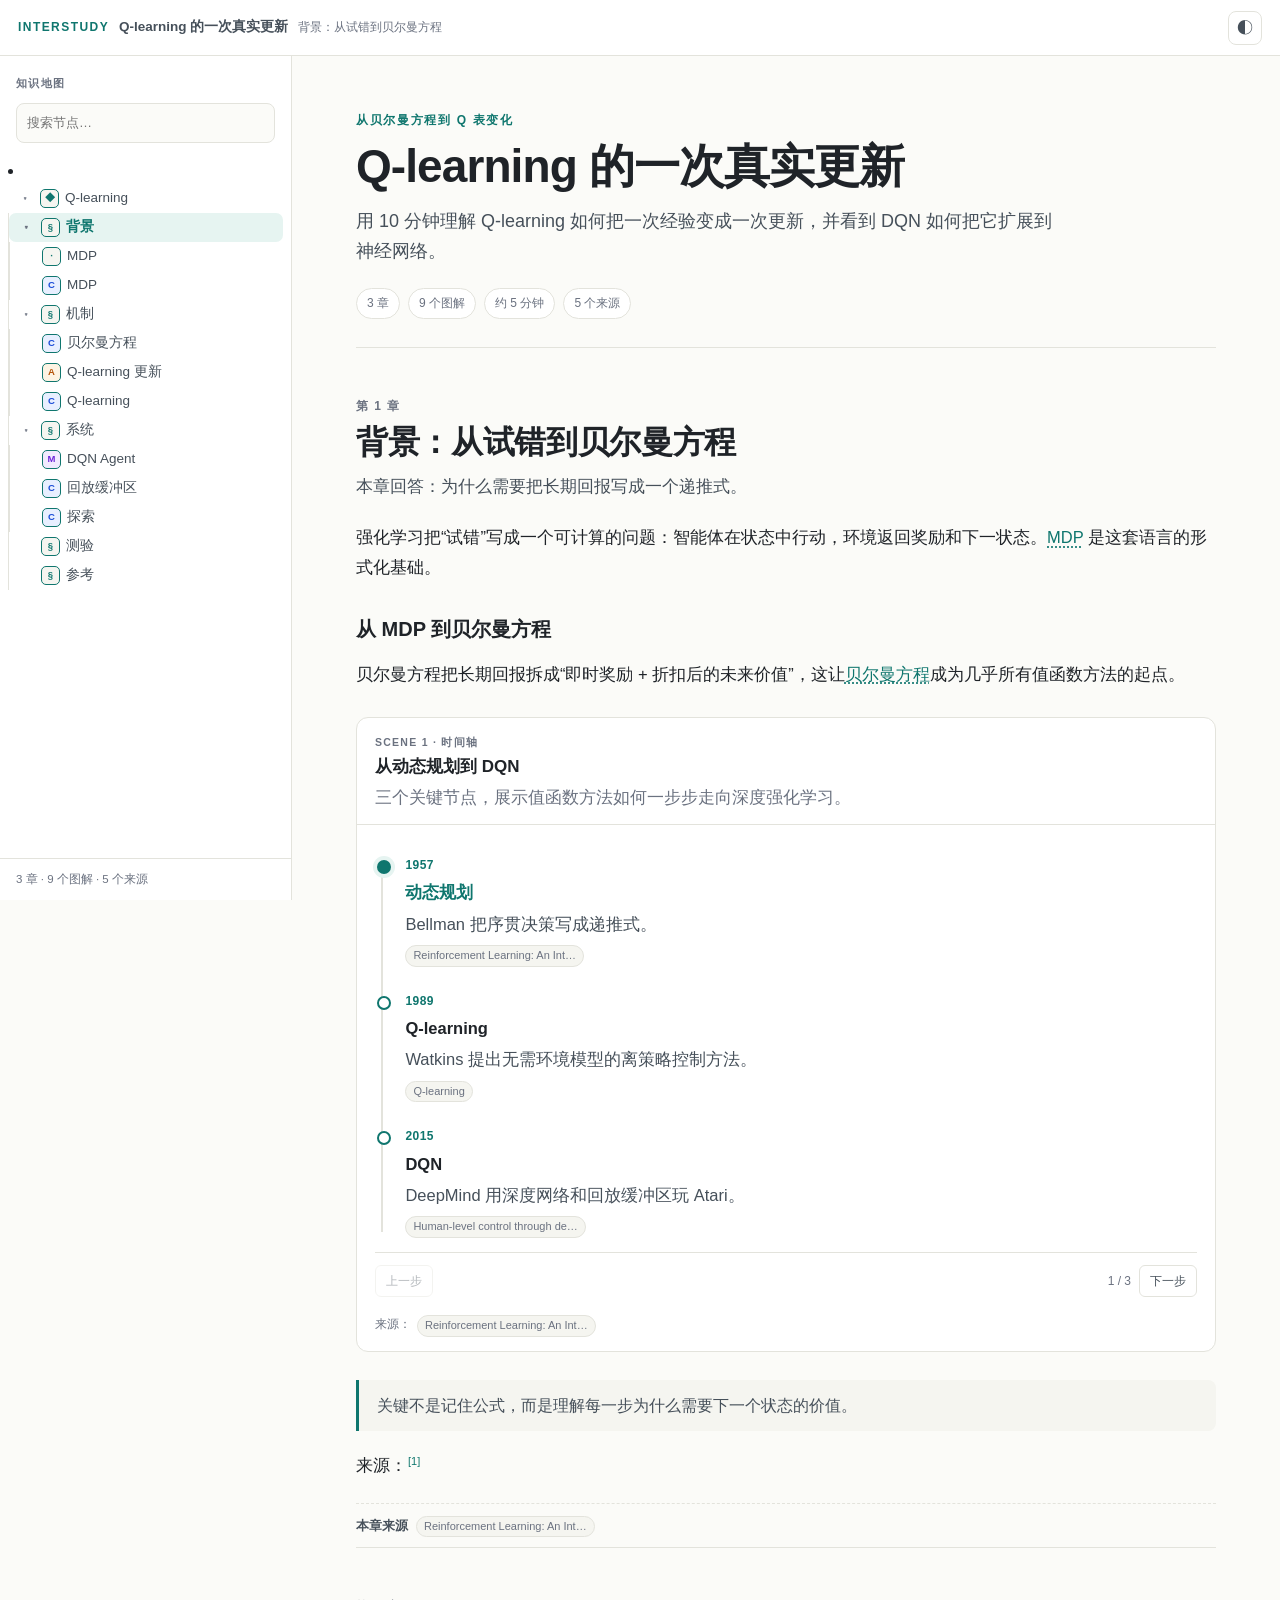
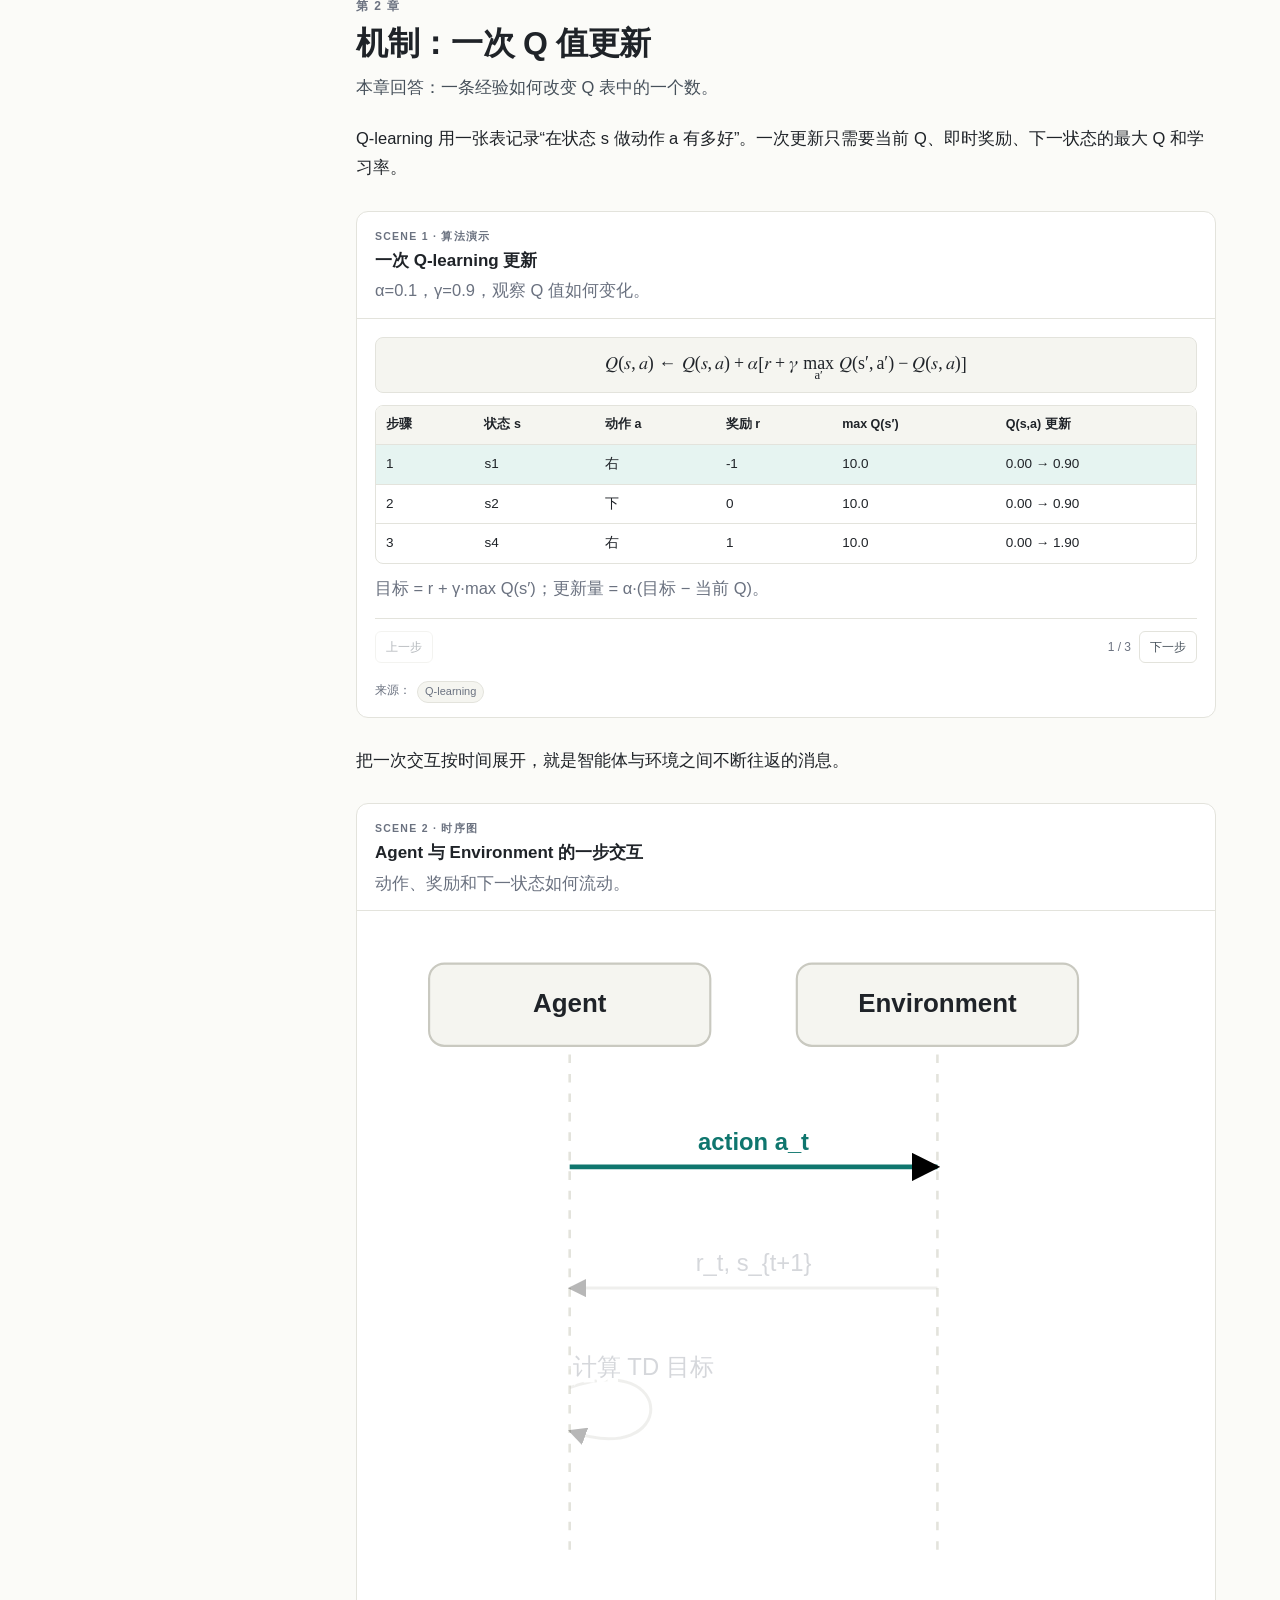
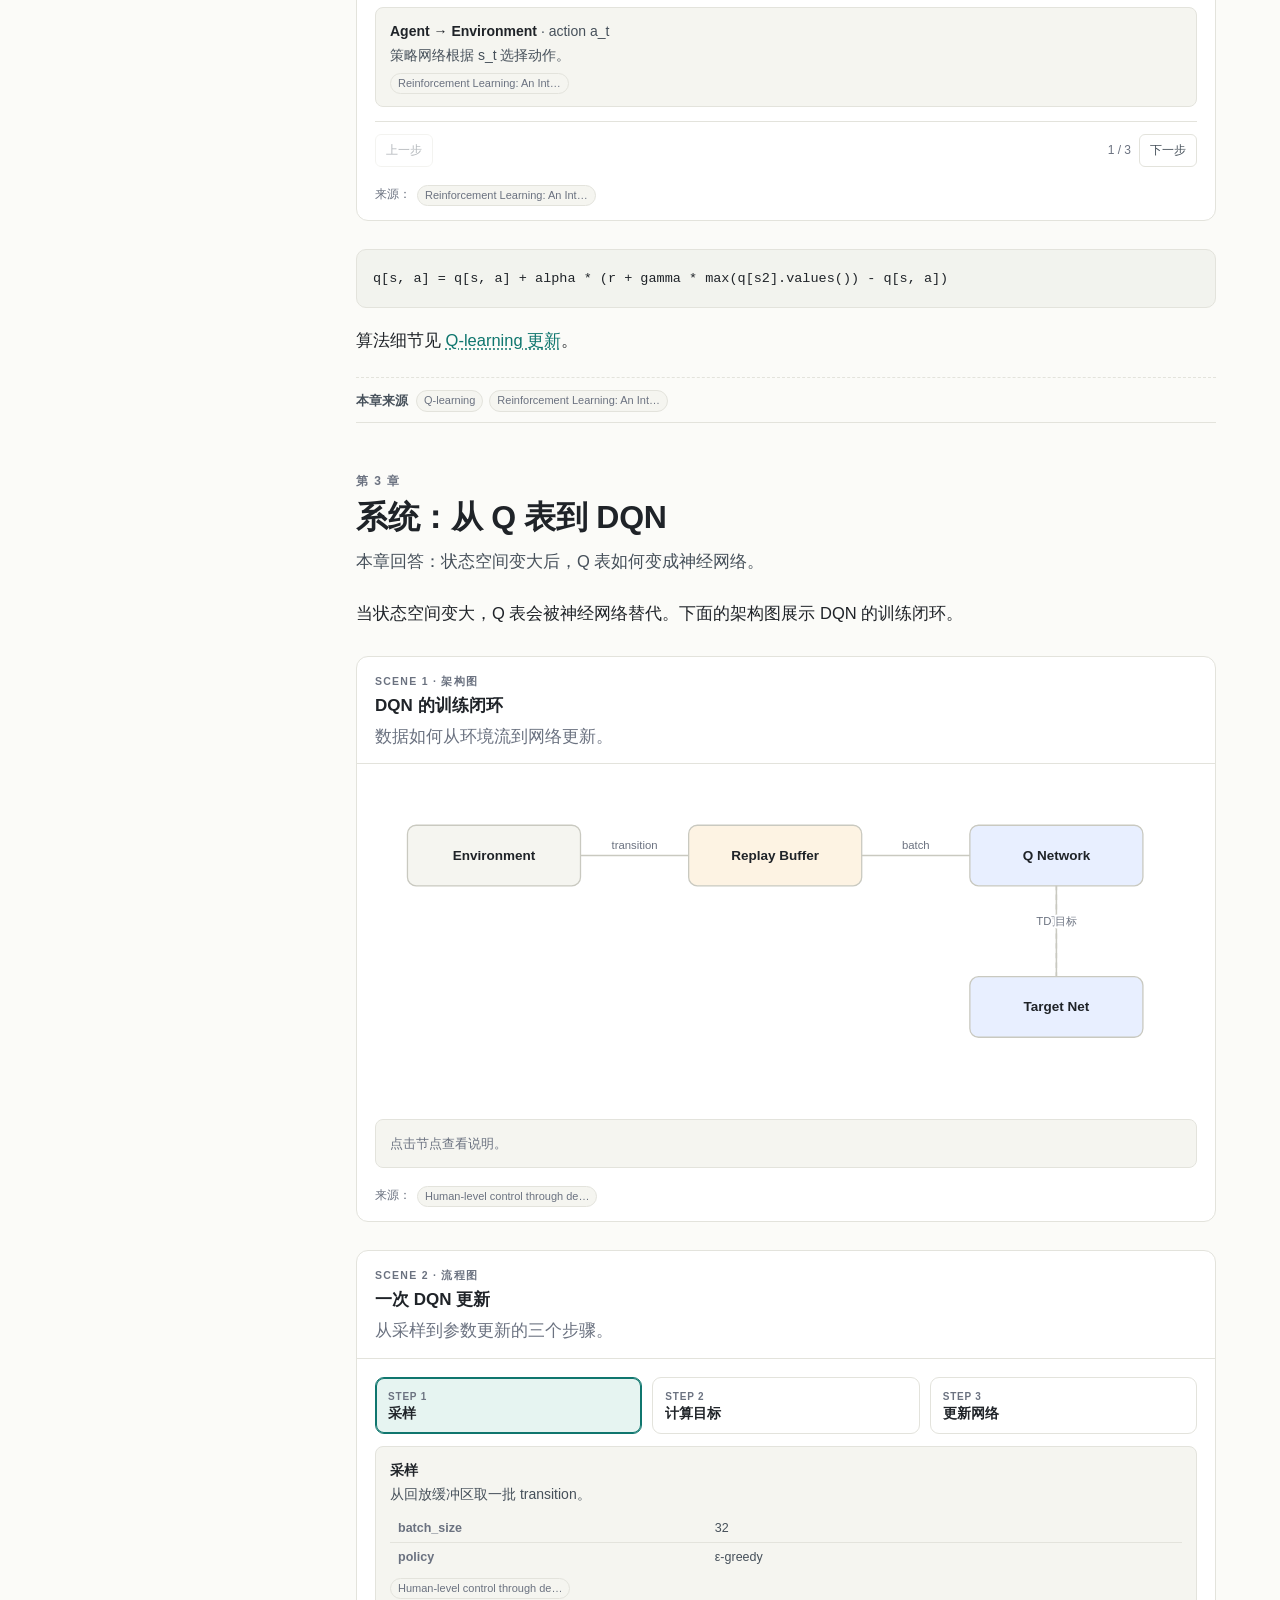
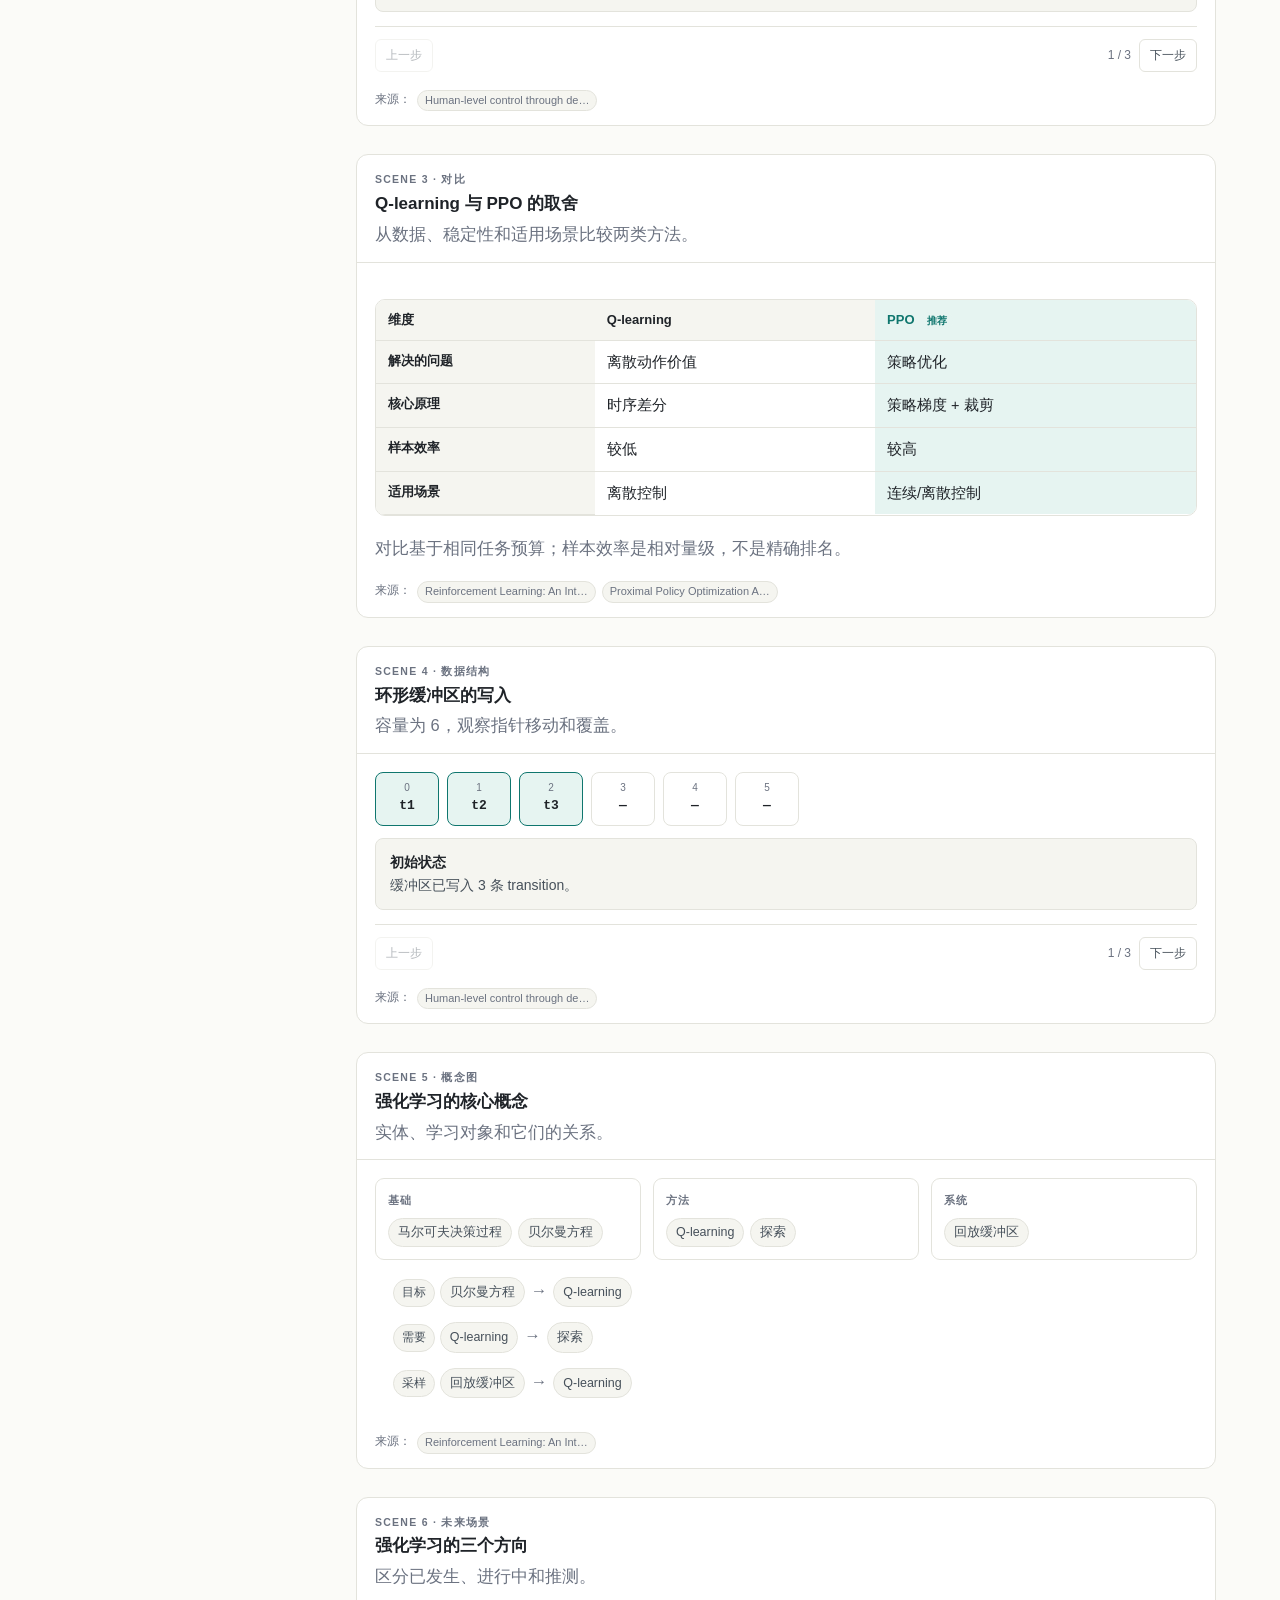
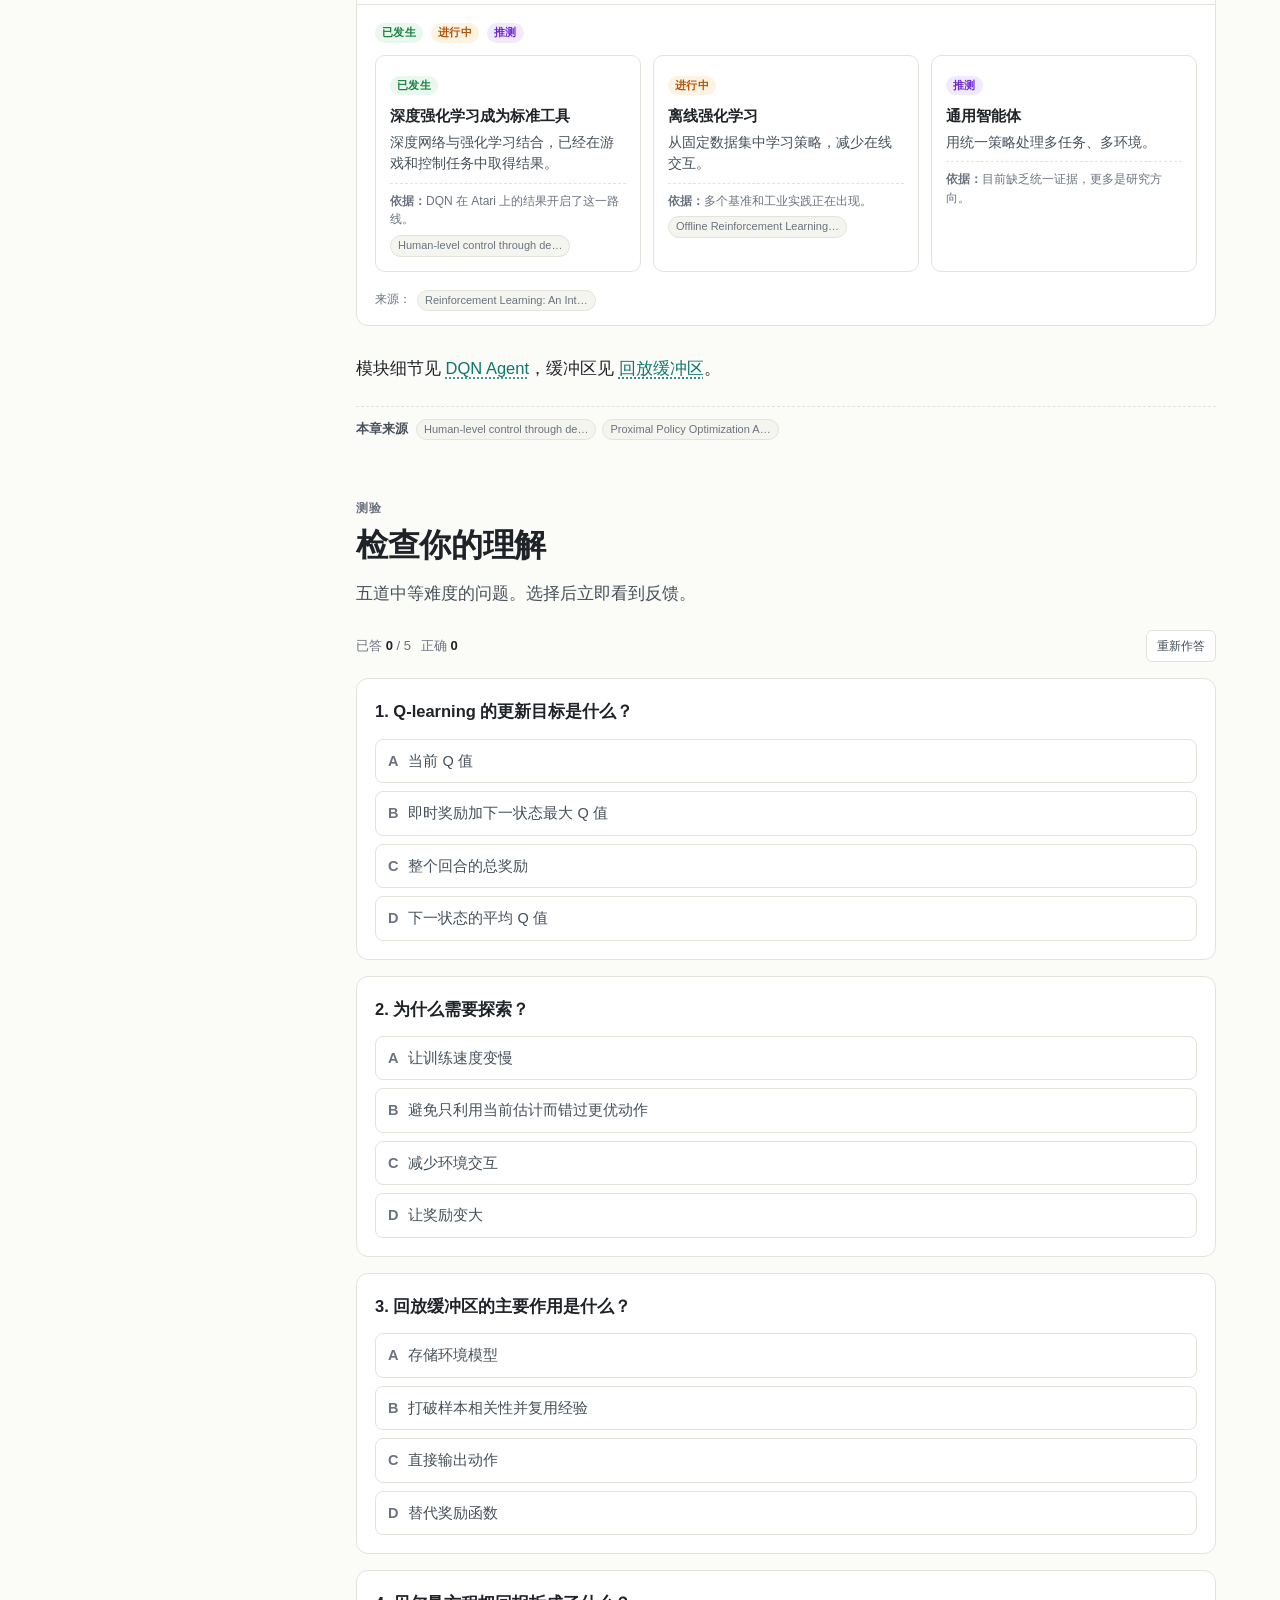
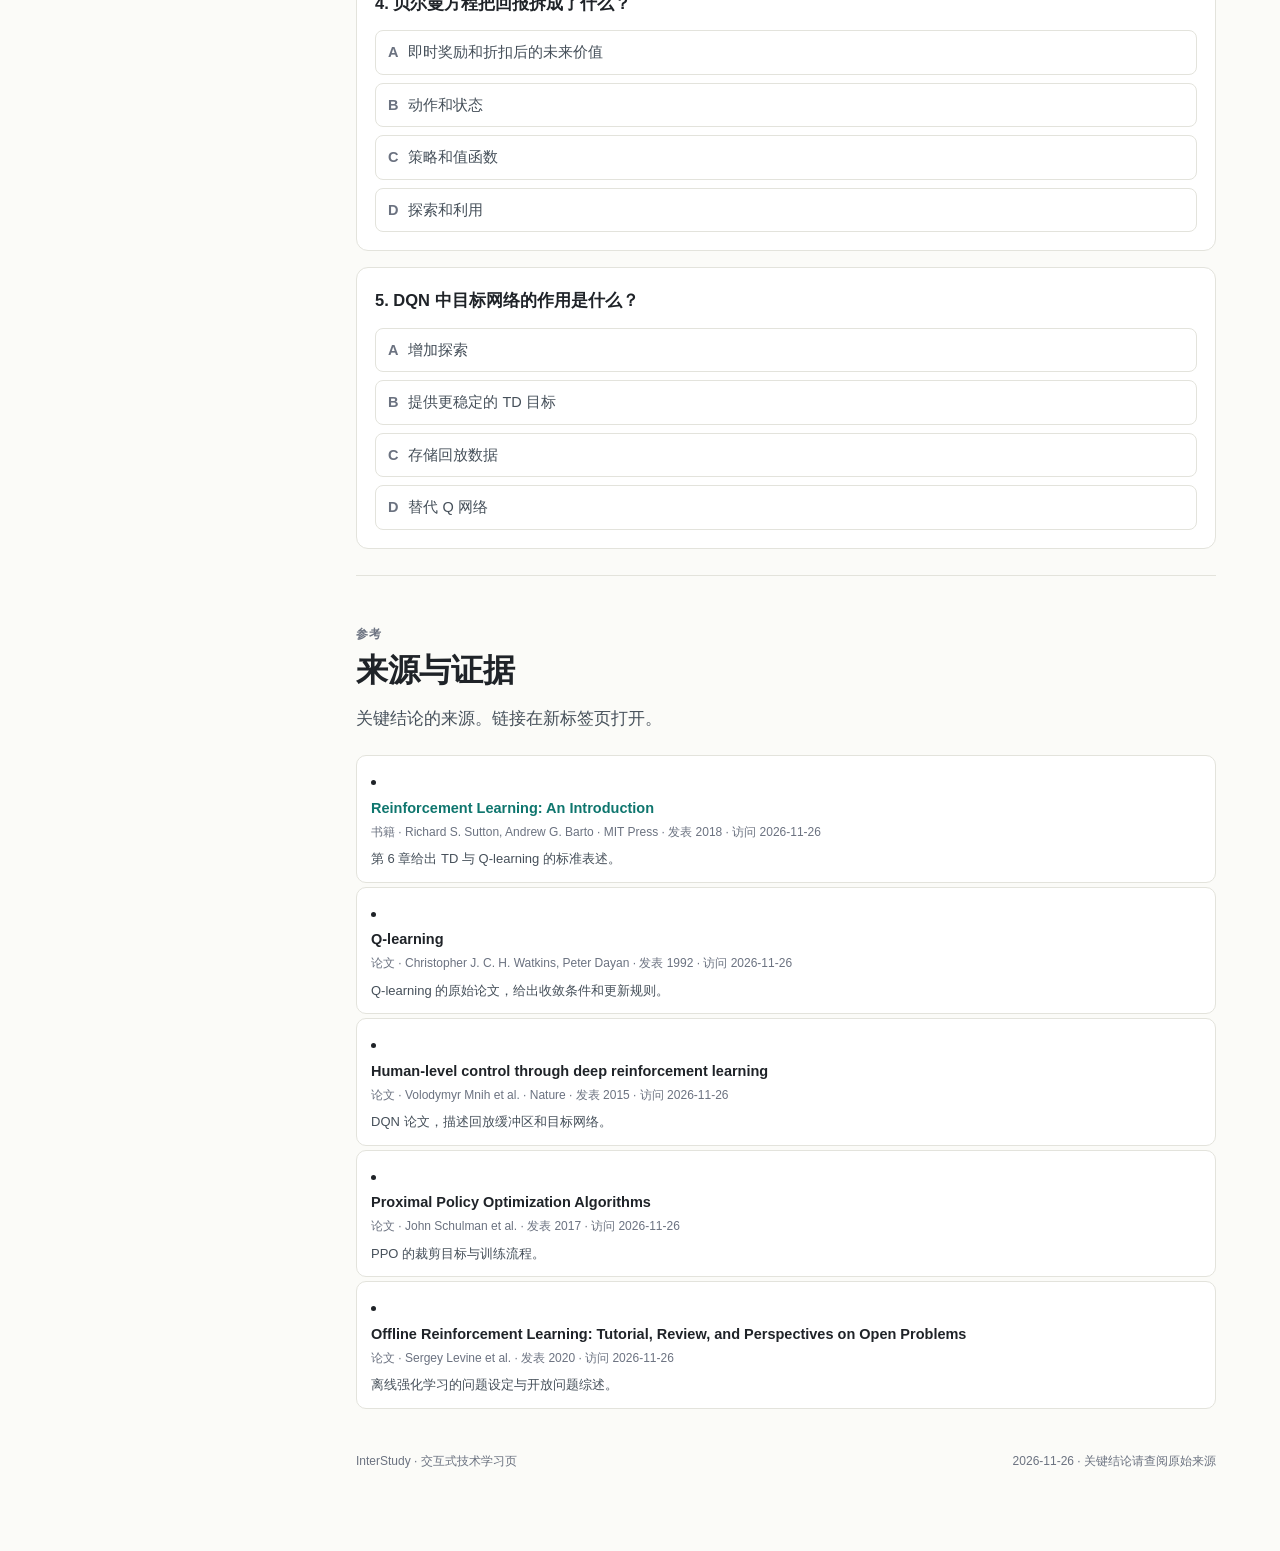
==== examples/2026-11-26-q-learning-smoke.html @ 7c30e7a4 "feat: initial InterStudy skill" ====
<!doctype html>
<html lang="zh-CN" data-theme="light">
<head>
  <meta charset="utf-8">
  <meta name="viewport" content="width=device-width, initial-scale=1">
  <meta name="color-scheme" content="light dark">
  <title>Q-learning 的一次真实更新</title>
  <style>:root {
  --bg: #fbfbf8;
  --bg-elev: #ffffff;
  --panel: #ffffff;
  --panel-soft: #f5f5f0;
  --text: #1f2328;
  --text-soft: #46505a;
  --muted: #6b7280;
  --border: #e3e3dc;
  --border-strong: #c9c9c0;
  --accent: #0f766e;
  --accent-soft: #e6f4f1;
  --code-bg: #f2f3ee;
  --success: #15803d;
  --success-soft: #e9f7ee;
  --danger: #b91c1c;
  --danger-soft: #fdecec;
  --warning: #b45309;
  --warning-soft: #fdf3e3;
  --info: #1d4ed8;
  --info-soft: #e8efff;
  --purple: #6d28d9;
  --purple-soft: #f1eaff;
  --tok-key: #9f1239;
  --tok-str: #166534;
  --tok-num: #1d4ed8;
  --tok-com: #6b7280;
  --shadow: 0 1px 2px rgba(0, 0, 0, .04), 0 12px 32px rgba(0, 0, 0, .05);
  --radius: 10px;
  --topbar: 56px;
  --sidebar: 292px;
  --content: 860px;
  --font-sans: -apple-system, BlinkMacSystemFont, "Segoe UI", "PingFang SC", "Hiragino Sans GB", "Microsoft YaHei", sans-serif;
  --font-serif: "Iowan Old Style", "Palatino Linotype", Georgia, "Songti SC", serif;
  --font-mono: "SFMono-Regular", Consolas, "Liberation Mono", Menlo, monospace;
}

html[data-theme="dark"] {
  --bg: #0f1214;
  --bg-elev: #151a1d;
  --panel: #161b1f;
  --panel-soft: #1b2126;
  --text: #e6e8ea;
  --text-soft: #b8c0c7;
  --muted: #8b969f;
  --border: #2a3137;
  --border-strong: #3b444c;
  --accent: #5eead4;
  --accent-soft: #12332f;
  --code-bg: #101518;
  --success: #4ade80;
  --success-soft: #11291a;
  --danger: #f87171;
  --danger-soft: #321417;
  --warning: #fbbf24;
  --warning-soft: #33240b;
  --info: #93c5fd;
  --info-soft: #12213a;
  --purple: #c4b5fd;
  --purple-soft: #241b3a;
  --tok-key: #fda4af;
  --tok-str: #86efac;
  --tok-num: #93c5fd;
  --tok-com: #8b969f;
  --shadow: 0 1px 2px rgba(0, 0, 0, .3), 0 16px 40px rgba(0, 0, 0, .35);
}

* { box-sizing: border-box; }

html {
  scroll-behavior: smooth;
  scroll-padding-top: calc(var(--topbar) + 14px);
}

body {
  margin: 0;
  background: var(--bg);
  color: var(--text);
  font-family: var(--font-sans);
  font-size: 16px;
  line-height: 1.7;
  -webkit-font-smoothing: antialiased;
}

body.locked { overflow: hidden; }

a { color: var(--accent); text-decoration: none; }
a:hover { text-decoration: underline; }

button { font: inherit; color: inherit; background: none; border: 0; cursor: pointer; }

[hidden] { display: none !important; }

:focus-visible { outline: 2px solid var(--accent); outline-offset: 2px; }

::selection { background: var(--accent-soft); color: var(--text); }

.visually-hidden {
  position: absolute;
  width: 1px;
  height: 1px;
  padding: 0;
  margin: -1px;
  overflow: hidden;
  clip: rect(0, 0, 0, 0);
  white-space: nowrap;
  border: 0;
}

.skip-link {
  position: absolute;
  left: -9999px;
  top: 8px;
  z-index: 300;
  padding: 8px 12px;
  background: var(--bg-elev);
  border: 1px solid var(--border);
  border-radius: 8px;
}
.skip-link:focus { left: 8px; }

/* 顶栏 */
.topbar {
  position: fixed;
  inset: 0 0 auto 0;
  height: var(--topbar);
  z-index: 50;
  display: flex;
  align-items: center;
  gap: 10px;
  padding: 0 18px;
  background: var(--bg-elev);
  background: color-mix(in srgb, var(--bg-elev) 92%, transparent);
  border-bottom: 1px solid var(--border);
  backdrop-filter: blur(10px);
}

.topbar-title {
  flex: 1;
  min-width: 0;
  display: flex;
  align-items: baseline;
  gap: 10px;
}

.brand {
  font-size: 12px;
  font-weight: 800;
  letter-spacing: .12em;
  text-transform: uppercase;
  color: var(--accent);
  white-space: nowrap;
}

.topic-title {
  font-size: 13.5px;
  font-weight: 650;
  color: var(--text-soft);
  white-space: nowrap;
  overflow: hidden;
  text-overflow: ellipsis;
}

.chapter-indicator {
  font-size: 12px;
  color: var(--muted);
  white-space: nowrap;
  overflow: hidden;
  text-overflow: ellipsis;
}

.topbar-actions { display: flex; gap: 6px; }

.icon-btn {
  width: 34px;
  height: 34px;
  display: grid;
  place-items: center;
  border: 1px solid var(--border);
  border-radius: 8px;
  background: var(--bg-elev);
  color: var(--text-soft);
  font-size: 16px;
  line-height: 1;
  flex: none;
}
.icon-btn:hover { background: var(--panel-soft); color: var(--text); }

.nav-toggle { display: none; }

.progress {
  position: absolute;
  left: 0;
  right: 0;
  bottom: -1px;
  height: 2px;
  background: transparent;
}
.progress-bar {
  height: 100%;
  width: 0;
  background: var(--accent);
  transition: width .12s linear;
}

/* 布局 */
.layout {
  display: flex;
  min-height: 100vh;
  padding-top: var(--topbar);
}

.sidebar {
  position: fixed;
  top: var(--topbar);
  bottom: 0;
  left: 0;
  width: var(--sidebar);
  z-index: 40;
  display: flex;
  flex-direction: column;
  background: var(--bg-elev);
  border-right: 1px solid var(--border);
}

.sidebar-head { padding: 18px 16px 10px; }

.sidebar-kicker {
  font-size: 11px;
  font-weight: 700;
  letter-spacing: .12em;
  text-transform: uppercase;
  color: var(--muted);
}

.search-wrap { display: block; margin-top: 10px; }

.tree-search {
  width: 100%;
  padding: 8px 10px;
  border: 1px solid var(--border);
  border-radius: 8px;
  background: var(--bg);
  color: var(--text);
  font: inherit;
  font-size: 13px;
  outline: none;
}
.tree-search:focus { border-color: var(--accent); box-shadow: 0 0 0 3px var(--accent-soft); }

.tree {
  flex: 1;
  overflow: auto;
  padding: 4px 8px 20px;
  overscroll-behavior: contain;
}

.tree ul { list-style: none; margin: 0; padding: 0; }
.tree-children {
  margin-left: 9px;
  padding-left: 2px;
  border-left: 1px solid var(--border);
}

.tree-row {
  display: flex;
  align-items: center;
  gap: 6px;
  padding: 5px 8px;
  border-radius: 7px;
  color: var(--text-soft);
  font-size: 13.5px;
  line-height: 1.35;
  cursor: pointer;
}
.tree-row:hover { background: var(--panel-soft); }
.tree-row.active {
  background: var(--accent-soft);
  color: var(--accent);
  font-weight: 650;
}
.tree-row.match .tree-title { background: var(--warning-soft); border-radius: 3px; }

.tree-title {
  flex: 1;
  min-width: 0;
  display: -webkit-box;
  -webkit-line-clamp: 2;
  -webkit-box-orient: vertical;
  overflow: hidden;
  overflow-wrap: anywhere;
}

.tree-toggle {
  width: 18px;
  height: 18px;
  flex: none;
  display: grid;
  place-items: center;
  border-radius: 4px;
  color: var(--muted);
  font-size: 10px;
  transition: transform .15s ease;
}
.tree-toggle.open { transform: rotate(90deg); }
.tree-toggle:hover { background: var(--border); color: var(--text); }
.tree-spacer { width: 18px; flex: none; }

.tree-badge {
  width: 19px;
  height: 19px;
  flex: none;
  display: grid;
  place-items: center;
  border: 1px solid var(--border);
  border-radius: 5px;
  background: var(--panel-soft);
  color: var(--muted);
  font-size: 9.5px;
  font-weight: 800;
}

.type-topic .tree-badge { color: var(--accent); border-color: var(--accent); }
.type-concept .tree-badge { color: var(--info); background: var(--info-soft); }
.type-algorithm .tree-badge { color: var(--warning); background: var(--warning-soft); }
.type-module .tree-badge,
.type-component .tree-badge { color: var(--purple); background: var(--purple-soft); }
.type-process .tree-badge { color: var(--success); background: var(--success-soft); }

.sidebar-foot {
  padding: 12px 16px;
  border-top: 1px solid var(--border);
  color: var(--muted);
  font-size: 11.5px;
  line-height: 1.5;
}

.sidebar-backdrop {
  position: fixed;
  inset: var(--topbar) 0 0 0;
  z-index: 35;
  background: rgba(0, 0, 0, .35);
}

/* 正文 */
.main {
  flex: 1;
  min-width: 0;
  margin-left: var(--sidebar);
  padding: 0 32px 80px;
}

.hero {
  max-width: var(--content);
  margin: 0 auto;
  padding: 54px 0 28px;
  border-bottom: 1px solid var(--border);
}

.eyebrow {
  margin: 0 0 10px;
  color: var(--accent);
  font-size: 12px;
  font-weight: 700;
  letter-spacing: .14em;
  text-transform: uppercase;
}

.hero h1 {
  margin: 0 0 14px;
  font-size: clamp(30px, 4vw, 46px);
  line-height: 1.14;
  letter-spacing: -.02em;
  font-weight: 750;
}

.lede {
  max-width: 70ch;
  margin: 0;
  color: var(--text-soft);
  font-size: 18px;
  line-height: 1.65;
}

.hero-meta {
  display: flex;
  flex-wrap: wrap;
  gap: 8px;
  margin-top: 22px;
}

.meta-chip {
  padding: 4px 10px;
  border: 1px solid var(--border);
  border-radius: 999px;
  background: var(--bg-elev);
  color: var(--muted);
  font-size: 12px;
}

.chapter {
  max-width: var(--content);
  margin: 0 auto;
  padding: 48px 0 10px;
  border-bottom: 1px solid var(--border);
  scroll-margin-top: calc(var(--topbar) + 14px);
}
.chapter:last-of-type { border-bottom: 0; }

.chapter-head { margin-bottom: 14px; }

.chapter-kicker {
  margin-bottom: 6px;
  color: var(--muted);
  font-size: 12px;
  font-weight: 700;
  letter-spacing: .12em;
  text-transform: uppercase;
}

.chapter h2 {
  margin: 0 0 10px;
  font-size: clamp(24px, 3vw, 32px);
  line-height: 1.25;
  letter-spacing: -.01em;
}

.chapter-summary {
  max-width: 70ch;
  margin: 0 0 22px;
  color: var(--text-soft);
  font-size: 16px;
}

.chapter p,
.chapter li { font-size: 16.5px; line-height: 1.78; }

.chapter h3 { margin: 34px 0 10px; font-size: 20px; line-height: 1.35; }
.chapter h4 { margin: 24px 0 8px; font-size: 17px; }

.chapter ul,
.chapter ol { margin: 12px 0; padding-left: 1.4em; }
.chapter li { margin: 4px 0; }

.chapter blockquote {
  margin: 20px 0;
  padding: 12px 18px;
  border-left: 3px solid var(--accent);
  border-radius: 0 8px 8px 0;
  background: var(--panel-soft);
  color: var(--text-soft);
}

.chapter code,
.detail-body code {
  padding: 2px 5px;
  border: 1px solid var(--border);
  border-radius: 4px;
  background: var(--code-bg);
  font-family: var(--font-mono);
  font-size: .9em;
}

.chapter pre,
.detail-body pre {
  position: relative;
  margin: 18px 0;
  padding: 16px;
  overflow: auto;
  border: 1px solid var(--border);
  border-radius: 10px;
  background: var(--code-bg);
  line-height: 1.55;
}

.chapter pre code,
.detail-body pre code {
  padding: 0;
  border: 0;
  background: none;
  font-size: 13.5px;
  white-space: pre;
}

.copy-btn {
  position: absolute;
  top: 8px;
  right: 8px;
  padding: 3px 8px;
  border: 1px solid var(--border);
  border-radius: 6px;
  background: var(--bg-elev);
  color: var(--muted);
  font-size: 11px;
  opacity: 0;
  transition: opacity .15s ease;
}
pre:hover .copy-btn,
.copy-btn:focus { opacity: 1; }

.table-wrap {
  margin: 18px 0;
  overflow-x: auto;
  border: 1px solid var(--border);
  border-radius: 10px;
}

.table-wrap table {
  width: 100%;
  min-width: 520px;
  border-collapse: collapse;
  font-size: 14.5px;
}

.table-wrap th,
.table-wrap td {
  padding: 9px 12px;
  border-bottom: 1px solid var(--border);
  text-align: left;
  vertical-align: top;
}

.table-wrap th {
  background: var(--panel-soft);
  color: var(--text);
  font-weight: 650;
  font-size: 13px;
}

.table-wrap tr:last-child td { border-bottom: 0; }

.source-ref {
  font-size: 11px;
  vertical-align: super;
  line-height: 0;
  margin-left: 1px;
}

.source-chip {
  display: inline-flex;
  align-items: center;
  padding: 1px 7px;
  border: 1px solid var(--border);
  border-radius: 999px;
  background: var(--panel-soft);
  color: var(--muted);
  font-size: 11px;
  line-height: 1.6;
}
.source-chip:hover { color: var(--accent); border-color: var(--accent); text-decoration: none; }

.chip-row { display: flex; flex-wrap: wrap; gap: 6px; margin-top: 6px; }

.chapter-sources {
  display: flex;
  flex-wrap: wrap;
  align-items: center;
  gap: 6px;
  margin-top: 22px;
  padding-top: 12px;
  border-top: 1px dashed var(--border);
  color: var(--muted);
  font-size: 12.5px;
}
.chapter-sources .label { margin-right: 2px; color: var(--text-soft); font-weight: 650; }

.concept-link,
.detail-link {
  display: inline;
  padding: 0;
  border: 0;
  background: none;
  color: var(--accent);
  font: inherit;
  text-decoration: underline;
  text-decoration-style: dotted;
  text-underline-offset: 3px;
  cursor: pointer;
}
.concept-link:hover,
.detail-link:hover { text-decoration-style: solid; }

.callout {
  margin: 18px 0;
  padding: 14px 16px;
  border: 1px solid var(--border);
  border-radius: 10px;
  background: var(--panel-soft);
}

/* 场景 */
.scene {
  margin: 28px 0;
  overflow: hidden;
  border: 1px solid var(--border);
  border-radius: 12px;
  background: var(--bg-elev);
}

.scene-head {
  padding: 16px 18px 12px;
  border-bottom: 1px solid var(--border);
}

.scene-kicker {
  margin-bottom: 4px;
  color: var(--muted);
  font-size: 10.5px;
  font-weight: 700;
  letter-spacing: .12em;
  text-transform: uppercase;
}

.scene h3 { margin: 0 0 4px; font-size: 17px; line-height: 1.35; }

.scene-desc { margin: 0; color: var(--muted); font-size: 13.5px; line-height: 1.6; }

.scene-body { padding: 18px; }

.scene-sources {
  display: flex;
  flex-wrap: wrap;
  gap: 6px;
  padding: 0 18px 14px;
  color: var(--muted);
  font-size: 11.5px;
}

.scene-empty {
  padding: 14px;
  border: 1px dashed var(--border);
  border-radius: 8px;
  color: var(--muted);
  font-size: 13px;
}

/* 时间线 */
.timeline {
  position: relative;
  margin: 0;
  padding: 0 0 0 22px;
  list-style: none;
}
.timeline::before {
  content: "";
  position: absolute;
  left: 6px;
  top: 6px;
  bottom: 6px;
  width: 2px;
  background: var(--border);
}
.timeline li { position: relative; padding: 0 0 20px 8px; }
.timeline li:last-child { padding-bottom: 0; }
.timeline li::before {
  content: "";
  position: absolute;
  left: -20px;
  top: 5px;
  width: 10px;
  height: 10px;
  border: 2px solid var(--accent);
  border-radius: 50%;
  background: var(--bg-elev);
}
.timeline-date { color: var(--accent); font-size: 12px; font-weight: 750; letter-spacing: .04em; }
.timeline-title { margin: 2px 0; font-weight: 650; }
.timeline-text { margin: 0; color: var(--text-soft); font-size: 14px; line-height: 1.65; }
.timeline li.active .timeline-title { color: var(--accent); }
.timeline li.active::before { background: var(--accent); box-shadow: 0 0 0 4px var(--accent-soft); }

/* 图 */
.graph-wrap { overflow-x: auto; }

.scene-graph { display: block; width: 100%; height: auto; }

.scene-graph .node { cursor: pointer; }
.scene-graph .node rect {
  fill: var(--panel);
  stroke: var(--border-strong);
  stroke-width: 1.2;
  rx: 8;
}
.scene-graph .node:hover rect { stroke: var(--accent); }
.scene-graph .node.active rect { fill: var(--accent-soft); stroke: var(--accent); stroke-width: 2.2; }
.scene-graph .node text {
  fill: var(--text);
  font-family: var(--font-sans);
  font-size: 12.5px;
  font-weight: 650;
  text-anchor: middle;
  dominant-baseline: middle;
  pointer-events: none;
}
.scene-graph .node[data-group="external"] rect { fill: var(--panel-soft); }
.scene-graph .node[data-group="model"] rect { fill: var(--info-soft); }
.scene-graph .node[data-group="data"] rect { fill: var(--warning-soft); }

.scene-graph .edge line { stroke: var(--border-strong); stroke-width: 1.4; }
.scene-graph .edge.dashed line { stroke-dasharray: 5 4; }
.scene-graph .edge.active line { stroke: var(--accent); stroke-width: 2.2; }
.scene-graph .edge text {
  fill: var(--muted);
  font-family: var(--font-sans);
  font-size: 10.5px;
  text-anchor: middle;
  paint-order: stroke;
  stroke: var(--bg-elev);
  stroke-width: 4px;
  stroke-linejoin: round;
}
.scene-graph .edge.active text { fill: var(--accent); font-weight: 700; }
.scene-graph .arrow { fill: var(--border-strong); }
.scene-graph .edge.active .arrow { fill: var(--accent); }

.scene-detail {
  margin-top: 12px;
  padding: 12px 14px;
  border: 1px solid var(--border);
  border-radius: 8px;
  background: var(--panel-soft);
  color: var(--text-soft);
  font-size: 14px;
  line-height: 1.65;
}
.scene-detail strong { color: var(--text); }

/* 时序图 */
.sequence-wrap { overflow-x: auto; }
.sequence-svg { display: block; width: 100%; height: auto; }
.sequence-actor rect { fill: var(--panel-soft); stroke: var(--border-strong); rx: 7; }
.sequence-actor text { fill: var(--text); font-family: var(--font-sans); font-size: 12px; font-weight: 650; text-anchor: middle; dominant-baseline: middle; }
.sequence-lifeline { stroke: var(--border); stroke-width: 1.2; stroke-dasharray: 4 5; }
.sequence-message line,
.sequence-message path { stroke: var(--border-strong); stroke-width: 1.4; }
.sequence-message.active line,
.sequence-message.active path { stroke: var(--accent); stroke-width: 2.2; }
.sequence-message.dim { opacity: .28; }
.sequence-message text { fill: var(--muted); font-family: var(--font-sans); font-size: 11px; text-anchor: middle; paint-order: stroke; stroke: var(--bg-elev); stroke-width: 4px; }
.sequence-message.active text { fill: var(--accent); font-weight: 700; }
.sequence-message .arrow { fill: var(--border-strong); }
.sequence-message.active .arrow { fill: var(--accent); }

/* 步骤控制 */
.stepper {
  display: flex;
  flex-wrap: wrap;
  align-items: center;
  gap: 8px;
  margin-top: 14px;
  padding-top: 12px;
  border-top: 1px solid var(--border);
}
.stepper button {
  padding: 5px 10px;
  border: 1px solid var(--border);
  border-radius: 6px;
  background: var(--panel);
  color: var(--text-soft);
  font-size: 12px;
}
.stepper button:hover { border-color: var(--accent); color: var(--accent); }
.stepper button:disabled { opacity: .4; cursor: not-allowed; }
.stepper button.primary { border-color: var(--accent); color: var(--accent); background: var(--accent-soft); }
.step-label { margin-left: auto; color: var(--muted); font-size: 12px; font-variant-numeric: tabular-nums; }

/* 流程图 */
.process-grid {
  display: grid;
  grid-template-columns: repeat(auto-fit, minmax(150px, 1fr));
  gap: 10px;
}
.process-step {
  width: 100%;
  padding: 10px 12px;
  border: 1px solid var(--border);
  border-radius: 9px;
  background: var(--panel);
  color: inherit;
  font: inherit;
  text-align: left;
  cursor: pointer;
}
.process-step:hover { border-color: var(--accent); }
.process-step.active { border-color: var(--accent); background: var(--accent-soft); box-shadow: inset 0 0 0 1px var(--accent); }
.process-step .num { color: var(--muted); font-size: 10px; font-weight: 750; letter-spacing: .08em; }
.process-step .t { font-size: 13.5px; font-weight: 650; line-height: 1.4; }

.step-detail {
  margin-top: 12px;
  padding: 12px 14px;
  border: 1px solid var(--border);
  border-radius: 8px;
  background: var(--panel-soft);
  color: var(--text-soft);
  font-size: 14px;
  line-height: 1.65;
}
.step-detail strong { color: var(--text); }

.state-table { width: 100%; margin-top: 8px; border-collapse: collapse; font-size: 12.5px; }
.state-table th,
.state-table td { padding: 4px 8px; border-bottom: 1px solid var(--border); text-align: left; }
.state-table th { width: 40%; color: var(--muted); font-weight: 600; }
.state-table tr:last-child th,
.state-table tr:last-child td { border-bottom: 0; }

/* 对比 */
.comparison-table { min-width: 640px; }
.comparison-table th:first-child,
.comparison-table td:first-child {
  position: sticky;
  left: 0;
  z-index: 1;
  background: var(--panel-soft);
  font-weight: 650;
}
.comparison-table td.highlight-col { background: var(--accent-soft); }
.comparison-table th.highlight-col { background: var(--accent-soft); color: var(--accent); }
.option-badge {
  display: inline-block;
  margin-left: 6px;
  padding: 0 6px;
  border-radius: 999px;
  background: var(--accent-soft);
  color: var(--accent);
  font-size: 10px;
  font-weight: 700;
  vertical-align: middle;
}
.scene-note { margin: 10px 0 0; color: var(--muted); font-size: 12.5px; line-height: 1.6; }

/* 算法表 */
.formula {
  margin-bottom: 12px;
  padding: 12px 14px;
  overflow-x: auto;
  border: 1px solid var(--border);
  border-radius: 8px;
  background: var(--panel-soft);
  text-align: center;
}
.formula math { font-size: 1.12em; }

.algo-table-wrap {
  max-height: 380px;
  overflow: auto;
  border: 1px solid var(--border);
  border-radius: 8px;
}
.algo-table { width: 100%; min-width: 640px; border-collapse: collapse; font-size: 13.5px; }
.algo-table th,
.algo-table td { padding: 8px 10px; border-bottom: 1px solid var(--border); text-align: left; white-space: nowrap; }
.algo-table th {
  position: sticky;
  top: 0;
  z-index: 1;
  background: var(--panel-soft);
  color: var(--text);
  font-size: 12.5px;
  font-weight: 650;
}
.algo-table tr.active td { background: var(--accent-soft); }
.algo-table tr:last-child td { border-bottom: 0; }

/* 数据结构 */
.ds-grid { display: flex; flex-wrap: wrap; gap: 8px; }
.ds-cell {
  min-width: 64px;
  padding: 8px 10px;
  border: 1px solid var(--border);
  border-radius: 8px;
  background: var(--panel);
  text-align: center;
}
.ds-cell.active { border-color: var(--accent); background: var(--accent-soft); }
.ds-label { color: var(--muted); font-size: 10px; line-height: 1.4; }
.ds-value { font-family: var(--font-mono); font-size: 13px; font-weight: 650; }

/* 概念图 */
.concept-groups {
  display: grid;
  grid-template-columns: repeat(auto-fit, minmax(180px, 1fr));
  gap: 12px;
}
.concept-group { padding: 12px; border: 1px solid var(--border); border-radius: 9px; }
.concept-group h4 {
  margin: 0 0 8px;
  color: var(--muted);
  font-size: 11px;
  font-weight: 700;
  letter-spacing: .08em;
  text-transform: uppercase;
}
.concept-chips { display: flex; flex-wrap: wrap; gap: 6px; }
.concept-chip {
  padding: 3px 9px;
  border: 1px solid var(--border);
  border-radius: 999px;
  background: var(--panel-soft);
  color: var(--text-soft);
  font: inherit;
  font-size: 12.5px;
  cursor: pointer;
}
.concept-chip:hover { border-color: var(--accent); color: var(--accent); }

.relation-list {
  display: flex;
  flex-direction: column;
  gap: 6px;
  margin: 14px 0 0;
  padding: 0;
  list-style: none;
  color: var(--text-soft);
  font-size: 13px;
}
.relation-list .arrow { margin: 0 6px; color: var(--muted); }

/* 未来 */
.future-grid {
  display: grid;
  grid-template-columns: repeat(auto-fit, minmax(220px, 1fr));
  gap: 12px;
}
.future-card { padding: 14px; border: 1px solid var(--border); border-radius: 10px; background: var(--panel); }
.status-badge {
  display: inline-block;
  padding: 1px 7px;
  border-radius: 999px;
  font-size: 10.5px;
  font-weight: 700;
  letter-spacing: .03em;
}
.status-fact { background: var(--success-soft); color: var(--success); }
.status-trend { background: var(--warning-soft); color: var(--warning); }
.status-speculation { background: var(--purple-soft); color: var(--purple); }
.future-card h4 { margin: 8px 0 6px; font-size: 15px; line-height: 1.4; }
.future-card p { margin: 0 0 8px; color: var(--text-soft); font-size: 13.5px; line-height: 1.6; }
.future-evidence {
  margin-top: 8px;
  padding-top: 8px;
  border-top: 1px dashed var(--border);
  color: var(--muted);
  font-size: 12px;
  line-height: 1.55;
}
.future-legend { display: flex; flex-wrap: wrap; gap: 8px; margin-bottom: 12px; }

/* 测验 */
.quiz-card {
  margin: 16px 0;
  padding: 18px;
  border: 1px solid var(--border);
  border-radius: 12px;
  background: var(--bg-elev);
}
.quiz-q { margin: 0 0 12px; font-size: 16px; font-weight: 650; line-height: 1.5; }
.quiz-options { display: grid; gap: 8px; }
.quiz-option {
  display: flex;
  gap: 10px;
  align-items: flex-start;
  width: 100%;
  padding: 10px 12px;
  border: 1px solid var(--border);
  border-radius: 8px;
  background: var(--panel);
  color: var(--text-soft);
  font-size: 14.5px;
  line-height: 1.55;
  text-align: left;
  cursor: pointer;
  transition: border-color .12s ease, background .12s ease;
}
.quiz-option:hover:not(:disabled) { border-color: var(--accent); }
.quiz-option .key { flex: none; color: var(--muted); font-weight: 750; }
.quiz-option.correct { border-color: var(--success); background: var(--success-soft); color: var(--text); }
.quiz-option.wrong { border-color: var(--danger); background: var(--danger-soft); color: var(--text); }
.quiz-option:disabled { cursor: default; }
.quiz-explanation {
  margin-top: 12px;
  padding: 10px 12px;
  border-left: 3px solid var(--accent);
  border-radius: 0 8px 8px 0;
  background: var(--panel-soft);
  color: var(--text-soft);
  font-size: 13.5px;
  line-height: 1.65;
}
.quiz-score {
  display: flex;
  flex-wrap: wrap;
  gap: 10px;
  align-items: center;
  margin-bottom: 8px;
  color: var(--muted);
  font-size: 13px;
}
.quiz-score strong { color: var(--text); }
.quiz-reset {
  margin-left: auto;
  padding: 5px 10px;
  border: 1px solid var(--border);
  border-radius: 6px;
  background: var(--panel);
  color: var(--text-soft);
  font-size: 12px;
}
.quiz-reset:hover { border-color: var(--accent); color: var(--accent); }

/* 来源 */
.source-list { display: flex; flex-direction: column; gap: 12px; margin: 0; padding: 0; list-style: none; }
.source-item {
  padding: 12px 14px;
  border: 1px solid var(--border);
  border-radius: 10px;
  background: var(--bg-elev);
  scroll-margin-top: calc(var(--topbar) + 16px);
}
.source-item:target { border-color: var(--accent); box-shadow: 0 0 0 2px var(--accent-soft); }
.source-title { font-size: 14.5px; font-weight: 650; line-height: 1.45; }
.source-meta { margin-top: 3px; color: var(--muted); font-size: 12px; }
.source-evidence { margin-top: 6px; color: var(--text-soft); font-size: 13px; line-height: 1.6; }

.page-footer {
  display: flex;
  flex-wrap: wrap;
  justify-content: space-between;
  gap: 12px;
  max-width: var(--content);
  margin: 0 auto;
  padding: 28px 0 0;
  color: var(--muted);
  font-size: 12px;
}

/* 弹窗 */
.modal,
.detail {
  position: fixed;
  inset: 0;
  display: flex;
  align-items: center;
  justify-content: center;
  padding: 20px;
}
.modal { z-index: 110; }
.detail { z-index: 100; }

.modal-backdrop {
  position: absolute;
  inset: 0;
  background: rgba(10, 12, 14, .45);
  backdrop-filter: blur(2px);
}

.modal-panel {
  position: relative;
  width: min(720px, 100%);
  max-height: min(82vh, 900px);
  overflow: auto;
  border: 1px solid var(--border);
  border-radius: 14px;
  background: var(--bg-elev);
  box-shadow: 0 24px 80px rgba(0, 0, 0, .25);
}

.modal-head {
  position: sticky;
  top: 0;
  z-index: 2;
  display: flex;
  justify-content: space-between;
  gap: 16px;
  padding: 18px 20px 12px;
  border-bottom: 1px solid var(--border);
  background: var(--bg-elev);
}
.modal-head h2 { margin: 2px 0 0; font-size: 22px; line-height: 1.25; }

.kicker {
  color: var(--muted);
  font-size: 11px;
  font-weight: 700;
  letter-spacing: .12em;
  text-transform: uppercase;
}

.modal-body { padding: 18px 20px 26px; }

.detail {
  padding: 0;
  align-items: stretch;
  justify-content: flex-end;
  background: rgba(10, 12, 14, .38);
}

.detail-panel {
  width: min(920px, 100%);
  height: 100%;
  overflow: auto;
  border-left: 1px solid var(--border);
  background: var(--bg);
  box-shadow: -20px 0 60px rgba(0, 0, 0, .18);
}

.detail-head {
  position: sticky;
  top: 0;
  z-index: 3;
  display: flex;
  align-items: center;
  gap: 12px;
  padding: 14px 22px;
  border-bottom: 1px solid var(--border);
  background: var(--bg-elev);
}
.detail-heading { flex: 1; min-width: 0; }
.detail-heading h2 { margin: 2px 0 0; font-size: 20px; line-height: 1.3; }

.detail-body { max-width: 820px; padding: 24px 28px 60px; }

.detail-section { margin: 24px 0; }
.detail-section h3 { margin: 0 0 8px; font-size: 16px; letter-spacing: .01em; }
.detail-section p,
.detail-section li { color: var(--text-soft); font-size: 15px; line-height: 1.75; }
.detail-section ul,
.detail-section ol { margin: 8px 0; padding-left: 1.3em; }
.detail-section .formula { text-align: left; }

.pill-row { display: flex; flex-wrap: wrap; gap: 6px; }
.pill {
  display: inline-block;
  padding: 2px 8px;
  border: 1px solid var(--border);
  border-radius: 999px;
  background: var(--panel-soft);
  color: var(--text-soft);
  font-size: 12px;
}

.empty { color: var(--muted); font-size: 13px; }

/* Toast */
.toast {
  position: fixed;
  left: 50%;
  bottom: 24px;
  z-index: 200;
  transform: translateX(-50%);
  padding: 9px 14px;
  border: 1px solid var(--border);
  border-radius: 8px;
  background: var(--text);
  color: var(--bg);
  font-size: 13px;
  box-shadow: var(--shadow);
}

/* MathML */
math { font-size: 1.05em; }
math[display="block"] { display: block; margin: 14px auto; text-align: center; }

/* 代码高亮 */
.tok-key { color: var(--tok-key); }
.tok-str { color: var(--tok-str); }
.tok-num { color: var(--tok-num); }
.tok-com { color: var(--tok-com); font-style: italic; }

/* 响应式 */
@media (max-width: 1100px) {
  :root { --sidebar: 260px; }
  .main { padding: 0 24px 60px; }
}

@media (max-width: 900px) {
  .nav-toggle { display: grid; }
  .sidebar {
    width: min(320px, 86vw);
    transform: translateX(-100%);
    transition: transform .2s ease;
    box-shadow: 18px 0 50px rgba(0, 0, 0, .18);
  }
  body.nav-open .sidebar { transform: none; }
  .main { margin-left: 0; padding: 0 18px 56px; }
  .topbar-title .brand { display: none; }
  .hero { padding-top: 36px; }
  .detail-panel { width: 100%; }
  .modal { padding: 12px; }
}

@media (max-width: 640px) {
  .topbar { gap: 6px; padding: 0 10px; }
  .chapter-indicator { display: none; }
  .hero h1 { font-size: 30px; }
  .lede { font-size: 16.5px; }
  .chapter p,
  .chapter li { font-size: 16px; }
  .scene-body { padding: 14px; }
  .stepper { gap: 6px; }
  .step-label { width: 100%; margin-left: 0; text-align: right; }
  .quiz-card { padding: 14px; }
  .detail-body { padding: 18px 16px 48px; }
  .modal-head { padding: 14px 16px 10px; }
  .modal-body { padding: 14px 16px 22px; }
}

@media (hover: none) {
  .copy-btn { opacity: 1; }
}

@media (prefers-reduced-motion: reduce) {
  * { scroll-behavior: auto !important; transition: none !important; animation: none !important; }
}

@media print {
  .topbar,
  .sidebar,
  .sidebar-backdrop,
  .stepper,
  .copy-btn,
  .modal,
  .detail,
  .toast { display: none !important; }
  .main { margin: 0; padding: 0; }
  .chapter { break-inside: avoid; }
  body { background: #fff; color: #000; }
}
</style>
</head>
<body>
  <a class="skip-link" href="#main">跳到正文</a>

  <header class="topbar">
    <button class="icon-btn nav-toggle" id="navToggle" type="button" aria-label="打开知识树" aria-expanded="false">☰</button>
    <div class="topbar-title">
      <span class="brand">InterStudy</span>
      <span class="topic-title" id="topicTitle"></span>
      <span class="chapter-indicator" id="chapterIndicator"></span>
    </div>
    <div class="topbar-actions">
      <button class="icon-btn" id="themeToggle" type="button" aria-label="切换深色模式">◐</button>
    </div>
    <div class="progress" aria-hidden="true"><div class="progress-bar" id="progressBar"></div></div>
  </header>

  <div class="layout">
    <aside class="sidebar" id="sidebar" aria-label="知识树">
      <div class="sidebar-head">
        <div class="sidebar-kicker">知识地图</div>
        <label class="search-wrap">
          <span class="visually-hidden">搜索知识树</span>
          <input id="treeSearch" class="tree-search" type="search" placeholder="搜索节点…" autocomplete="off">
        </label>
      </div>
      <nav id="tree" class="tree" aria-label="知识树导航"></nav>
      <div class="sidebar-foot" id="sidebarFoot"></div>
    </aside>
    <div class="sidebar-backdrop" id="sidebarBackdrop" hidden></div>

    <main class="main" id="main">
      <section class="hero" id="hero">
        <p class="eyebrow" id="heroEyebrow">交互式技术学习</p>
        <h1 id="heroTitle"></h1>
        <p class="lede" id="heroLede"></p>
        <div class="hero-meta" id="heroMeta"></div>
      </section>

      <div id="chapters"></div>

      <section class="chapter quiz-section" id="quiz" data-chapter="quiz">
        <div class="chapter-head">
          <div class="chapter-kicker">测验</div>
          <h2>检查你的理解</h2>
        </div>
        <p class="chapter-summary">五道中等难度的问题。选择后立即看到反馈。</p>
        <div id="quizRoot"></div>
      </section>

      <section class="chapter sources-section" id="sources" data-chapter="sources">
        <div class="chapter-head">
          <div class="chapter-kicker">参考</div>
          <h2>来源与证据</h2>
        </div>
        <p class="chapter-summary">关键结论的来源。链接在新标签页打开。</p>
        <div id="sourcesRoot"></div>
      </section>

      <footer class="page-footer" id="pageFooter"></footer>
    </main>
  </div>

  <div class="modal" id="conceptModal" hidden>
    <div class="modal-backdrop" data-close="concept"></div>
    <div class="modal-panel" role="dialog" aria-modal="true" aria-labelledby="conceptTitle">
      <div class="modal-head">
        <div>
          <div class="kicker">概念</div>
          <h2 id="conceptTitle"></h2>
        </div>
        <button class="icon-btn" type="button" data-close="concept" aria-label="关闭概念弹窗">×</button>
      </div>
      <div class="modal-body" id="conceptBody"></div>
    </div>
  </div>

  <div class="detail" id="detail" hidden>
    <div class="detail-panel" role="dialog" aria-modal="true" aria-labelledby="detailTitle">
      <div class="detail-head">
        <button class="icon-btn" id="detailBack" type="button" aria-label="返回正文">←</button>
        <div class="detail-heading">
          <div class="kicker" id="detailKicker"></div>
          <h2 id="detailTitle"></h2>
        </div>
        <button class="icon-btn" id="detailClose" type="button" aria-label="关闭深入视图">×</button>
      </div>
      <div class="detail-body" id="detailBody"></div>
    </div>
  </div>

  <div class="toast" id="toast" role="status" aria-live="polite" hidden></div>

  <script>
    window.TOPIC = {"meta":{"title":"Q-learning 的一次真实更新","subtitle":"从贝尔曼方程到 Q 表变化","description":"用 10 分钟理解 Q-learning 如何把一次经验变成一次更新，并看到 DQN 如何把它扩展到神经网络。","language":"zh-CN","slug":"q-learning-smoke","createdAt":"2026-11-26"},"tree":{"rootId":"root","nodes":[{"id":"root","parentId":null,"type":"topic","title":"Q-learning","description":"主题全景","order":0},{"id":"ch-bg","parentId":"root","type":"chapter","title":"背景","targetId":"background","order":1},{"id":"sec-mdp","parentId":"ch-bg","type":"section","title":"MDP","targetId":"sec-mdp","order":1},{"id":"c-mdp","parentId":"ch-bg","type":"concept","title":"MDP","targetId":"mdp","order":2},{"id":"ch-mech","parentId":"root","type":"chapter","title":"机制","targetId":"mechanics","order":2},{"id":"c-bellman","parentId":"ch-mech","type":"concept","title":"贝尔曼方程","targetId":"bellman","order":1},{"id":"a-q","parentId":"ch-mech","type":"algorithm","title":"Q-learning 更新","targetId":"q-update","order":2},{"id":"c-q","parentId":"ch-mech","type":"concept","title":"Q-learning","targetId":"q-learning","order":3},{"id":"ch-sys","parentId":"root","type":"chapter","title":"系统","targetId":"system","order":3},{"id":"m-dqn","parentId":"ch-sys","type":"module","title":"DQN Agent","targetId":"dqn-agent","order":1},{"id":"c-buffer","parentId":"ch-sys","type":"concept","title":"回放缓冲区","targetId":"replay-buffer","order":2},{"id":"c-explore","parentId":"ch-sys","type":"concept","title":"探索","targetId":"exploration","order":3},{"id":"quiz-node","parentId":"root","type":"chapter","title":"测验","targetId":"quiz","order":4},{"id":"sources-node","parentId":"root","type":"chapter","title":"参考","targetId":"sources","order":5}]},"chapters":[{"id":"background","title":"背景：从试错到贝尔曼方程","summary":"本章回答：为什么需要把长期回报写成一个递推式。","order":1,"content":"\u003cp>强化学习把“试错”写成一个可计算的问题：智能体在状态中行动，环境返回奖励和下一状态。\u003cbutton class=\"concept-link\" data-concept=\"mdp\">MDP\u003c/button> 是这套语言的形式化基础。\u003c/p>\u003ch3 id=\"sec-mdp\">从 MDP 到贝尔曼方程\u003c/h3>\u003cp>贝尔曼方程把长期回报拆成“即时奖励 + 折扣后的未来价值”，这让\u003cbutton class=\"concept-link\" data-concept=\"bellman\">贝尔曼方程\u003c/button>成为几乎所有值函数方法的起点。\u003c/p>\u003cdiv data-scene=\"scene-history\">\u003c/div>\u003cblockquote>关键不是记住公式，而是理解每一步为什么需要下一个状态的价值。\u003c/blockquote>\u003cp>来源：\u003ca href=\"#src-sutton2018\" class=\"source-ref\">[1]\u003c/a>\u003c/p>","sceneIds":["scene-history"],"sourceIds":["sutton2018"]},{"id":"mechanics","title":"机制：一次 Q 值更新","summary":"本章回答：一条经验如何改变 Q 表中的一个数。","order":2,"content":"\u003cp>Q-learning 用一张表记录“在状态 s 做动作 a 有多好”。一次更新只需要当前 Q、即时奖励、下一状态的最大 Q 和学习率。\u003c/p>\u003cdiv data-scene=\"scene-q-update\">\u003c/div>\u003cp>把一次交互按时间展开，就是智能体与环境之间不断往返的消息。\u003c/p>\u003cdiv data-scene=\"scene-loop\">\u003c/div>\u003cpre>\u003ccode data-lang=\"python\">q[s, a] = q[s, a] + alpha * (r + gamma * max(q[s2].values()) - q[s, a])\u003c/code>\u003c/pre>\u003cp>算法细节见 \u003cbutton class=\"concept-link\" data-algorithm=\"q-update\">Q-learning 更新\u003c/button>。\u003c/p>","sceneIds":["scene-q-update","scene-loop"],"sourceIds":["watkins1992","sutton2018"]},{"id":"system","title":"系统：从 Q 表到 DQN","summary":"本章回答：状态空间变大后，Q 表如何变成神经网络。","order":3,"content":"\u003cp>当状态空间变大，Q 表会被神经网络替代。下面的架构图展示 DQN 的训练闭环。\u003c/p>\u003cdiv data-scene=\"scene-dqn\">\u003c/div>\u003cdiv data-scene=\"scene-train\">\u003c/div>\u003cdiv data-scene=\"scene-compare\">\u003c/div>\u003cdiv data-scene=\"scene-buffer\">\u003c/div>\u003cdiv data-scene=\"scene-concepts\">\u003c/div>\u003cdiv data-scene=\"scene-future\">\u003c/div>\u003cp>模块细节见 \u003cbutton class=\"concept-link\" data-module=\"dqn-agent\">DQN Agent\u003c/button>，缓冲区见 \u003cbutton class=\"concept-link\" data-concept=\"replay-buffer\">回放缓冲区\u003c/button>。\u003c/p>","sceneIds":["scene-dqn","scene-train","scene-compare","scene-buffer","scene-concepts","scene-future"],"sourceIds":["mnih2015","schulman2017"]}],"concepts":[{"id":"mdp","name":"马尔可夫决策过程","definition":"用状态、动作、转移、奖励和折扣描述序贯决策的形式化框架。","explanation":"它假设下一步只依赖当前状态，而不是全部历史；这让问题可以用递推的方式求解。","principles":["状态必须包含做决策所需的信息","奖励是即时反馈，回报是折扣累加","策略决定在每个状态选择什么动作"],"examples":["网格世界中的位置是状态，上下左右是动作","机器人关节角度是状态，电机指令是动作"],"relatedConceptIds":["bellman"],"sourceIds":["sutton2018"]},{"id":"bellman","name":"贝尔曼方程","definition":"把价值函数写成“即时奖励 + 折扣后的下一状态价值”的递推关系。","explanation":"它把长期问题拆成一步问题：只要知道下一状态的价值，就能修正当前状态的价值。","principles":["价值 = 即时奖励 + 折扣 × 未来价值","最优价值满足贝尔曼最优方程","递推让动态规划成为可能"],"examples":["Q-learning 的目标 r + γ·max Q(s′,a′)","策略评估中的迭代更新"],"relatedConceptIds":["mdp","q-learning"],"sourceIds":["sutton2018"]},{"id":"q-learning","name":"Q-learning","definition":"一种无需环境模型的时序差分控制方法，直接学习状态-动作价值 Q(s,a)。","explanation":"它用实际观察到的奖励和下一状态的最大 Q 值构造目标，再用学习率把当前 Q 拉向目标。","principles":["离策略更新：行为策略和目标策略可以不同","自举：用估计值更新估计值","探索与利用需要平衡"],"examples":["表格型 Q-learning 更新 Q 表","DQN 用神经网络近似 Q(s,a)"],"relatedConceptIds":["bellman","exploration"],"sourceIds":["watkins1992","sutton2018"]},{"id":"replay-buffer","name":"回放缓冲区","definition":"保存历史转移 (s, a, r, s′)，训练时从中采样 mini-batch 的数据结构。","explanation":"它打破连续样本之间的相关性，并让一条经验可以被多次使用，从而提高样本效率。","principles":["先进先出或按优先级采样","容量有限，旧数据会被覆盖","采样批次需要随机化"],"examples":["DQN 使用均匀采样的回放缓冲区","优先经验回放按 TD 误差采样"],"relatedConceptIds":["q-learning"],"sourceIds":["mnih2015"]},{"id":"exploration","name":"探索","definition":"在不确定环境中尝试新动作，以发现可能更好的策略。","explanation":"如果只选当前估计最好的动作，智能体可能永远错过更优解；探索让估计有机会被修正。","principles":["ε-greedy 以概率 ε 随机探索","探索率通常随训练衰减","探索不足会导致局部最优"],"examples":["ε 从 1.0 衰减到 0.1","汤普森采样用于多臂老虎机"],"relatedConceptIds":["q-learning"],"sourceIds":["sutton2018"]}],"algorithms":[{"id":"q-update","name":"Q-learning 更新","problem":"在不知道环境转移概率的情况下，估计每个状态-动作对的长期价值。","background":"时序差分学习把蒙特卡洛的采样和动态规划的自举结合起来，Q-learning 是其中最具代表性的离策略控制方法。","principle":"用 r + γ·max Q(s′,a′) 作为目标，把当前 Q(s,a) 向目标移动 α 步。","prerequisites":["mdp","bellman"],"formulas":["\u003cmath xmlns=\"http://www.w3.org/1998/Math/MathML\">\u003cmi>Q\u003c/mi>\u003cmo>(\u003c/mo>\u003cmi>s\u003c/mi>\u003cmo>,\u003c/mo>\u003cmi>a\u003c/mi>\u003cmo>)\u003c/mo>\u003cmo>←\u003c/mo>\u003cmi>Q\u003c/mi>\u003cmo>(\u003c/mo>\u003cmi>s\u003c/mi>\u003cmo>,\u003c/mo>\u003cmi>a\u003c/mi>\u003cmo>)\u003c/mo>\u003cmo>+\u003c/mo>\u003cmi>α\u003c/mi>\u003cmo>[\u003c/mo>\u003cmi>r\u003c/mi>\u003cmo>+\u003c/mo>\u003cmi>γ\u003c/mi>\u003cmunder>\u003cmo>max\u003c/mo>\u003cmi>a′\u003c/mi>\u003c/munder>\u003cmi>Q\u003c/mi>\u003cmo>(\u003c/mo>\u003cmi>s′\u003c/mi>\u003cmo>,\u003c/mo>\u003cmi>a′\u003c/mi>\u003cmo>)\u003c/mo>\u003cmo>−\u003c/mo>\u003cmi>Q\u003c/mi>\u003cmo>(\u003c/mo>\u003cmi>s\u003c/mi>\u003cmo>,\u003c/mo>\u003cmi>a\u003c/mi>\u003cmo>)\u003c/mo>\u003cmo>]\u003c/mo>\u003c/math>"],"pseudocode":"for each transition (s, a, r, s2):\n    target = r + gamma * max(Q[s2])\n    Q[s, a] += alpha * (target - Q[s, a])","steps":[{"title":"观察转移","text":"从环境中得到当前状态、动作、奖励和下一状态。"},{"title":"计算目标","text":"用下一状态的最大 Q 值构造 TD 目标。"},{"title":"更新当前值","text":"按学习率把当前 Q 拉向目标。"}],"complexity":{"time":"O(|A|) 每次更新","space":"O(|S|·|A|)"},"advantages":["不需要环境模型","实现简单，适合教学和基线","可以离策略学习"],"limitations":["表格方法难以扩展到高维状态","对学习率和探索敏感","最大化偏差可能高估 Q 值"],"applications":["网格世界","推荐系统冷启动","作为 DQN 的理论基础"],"relatedAlgorithmIds":[],"sourceIds":["watkins1992","sutton2018"]}],"modules":[{"id":"dqn-agent","name":"DQN Agent","responsibility":"用神经网络近似 Q(s,a)，并通过回放缓冲区和目标网络稳定训练。","inputs":["当前状态 s","动作空间大小"],"outputs":["每个动作的 Q 值","选中的动作 a"],"components":["Q 网络","目标网络","回放缓冲区","ε-greedy 策略"],"dependencies":["深度学习框架","环境接口"],"executionFlow":["接收状态并选择动作","把转移写入回放缓冲区","采样 mini-batch","计算 TD 目标并更新 Q 网络","定期同步目标网络"],"implementation":"q_values = online_net(state)\naction = epsilon_greedy(q_values)\nnext_q = target_net(next_state).max(dim=1).values\ntarget = reward + gamma * next_q * (1 - done)\nloss = mse(online_net(state)[action], target)","sourceIds":["mnih2015"]}],"scenes":[{"id":"scene-history","type":"timeline","title":"从动态规划到 DQN","description":"三个关键节点，展示值函数方法如何一步步走向深度强化学习。","data":{"events":[{"date":"1957","title":"动态规划","text":"Bellman 把序贯决策写成递推式。","sourceIds":["sutton2018"]},{"date":"1989","title":"Q-learning","text":"Watkins 提出无需环境模型的离策略控制方法。","sourceIds":["watkins1992"]},{"date":"2015","title":"DQN","text":"DeepMind 用深度网络和回放缓冲区玩 Atari。","sourceIds":["mnih2015"]}]},"sourceIds":["sutton2018"]},{"id":"scene-dqn","type":"architecture","title":"DQN 的训练闭环","description":"数据如何从环境流到网络更新。","data":{"width":760,"height":300,"nodes":[{"id":"env","label":"Environment","x":30,"y":40,"w":160,"h":56,"group":"external","detail":"执行动作，返回奖励 r 和下一状态 s′。","sourceIds":["mnih2015"]},{"id":"buffer","label":"Replay Buffer","x":290,"y":40,"w":160,"h":56,"group":"data","detail":"保存历史转移，均匀采样 mini-batch。"},{"id":"qnet","label":"Q Network","x":550,"y":40,"w":160,"h":56,"group":"model","detail":"输入状态，输出每个动作的 Q 值。"},{"id":"target","label":"Target Net","x":550,"y":180,"w":160,"h":56,"group":"model","detail":"定期从 Q 网络同步，提供稳定的 TD 目标。"}],"edges":[{"from":"env","to":"buffer","label":"transition"},{"from":"buffer","to":"qnet","label":"batch"},{"from":"qnet","to":"target","label":"同步"},{"from":"target","to":"qnet","label":"TD 目标","dashed":true}]},"sourceIds":["mnih2015"]},{"id":"scene-loop","type":"sequence","title":"Agent 与 Environment 的一步交互","description":"动作、奖励和下一状态如何流动。","data":{"actors":["Agent","Environment"],"messages":[{"from":"Agent","to":"Environment","label":"action a_t","note":"策略网络根据 s_t 选择动作。","sourceIds":["sutton2018"]},{"from":"Environment","to":"Agent","label":"r_t, s_{t+1}","note":"环境执行动作并返回反馈。"},{"from":"Agent","to":"Agent","label":"计算 TD 目标","note":"用奖励和下一状态的最大 Q 值构造目标。"}]},"sourceIds":["sutton2018"]},{"id":"scene-train","type":"process","title":"一次 DQN 更新","description":"从采样到参数更新的三个步骤。","data":{"steps":[{"title":"采样","text":"从回放缓冲区取一批 transition。","state":{"batch_size":"32","policy":"ε-greedy"},"sourceIds":["mnih2015"]},{"title":"计算目标","text":"用目标网络计算 r + γ·max Q(s′,a′)。","state":{"gamma":"0.99","target_update":"每 1000 步"}},{"title":"更新网络","text":"对当前 Q 与目标 Q 的均方误差求导并更新。","state":{"loss":"MSE","optimizer":"Adam"}}]},"sourceIds":["mnih2015"]},{"id":"scene-compare","type":"comparison","title":"Q-learning 与 PPO 的取舍","description":"从数据、稳定性和适用场景比较两类方法。","data":{"dimensions":["解决的问题","核心原理","样本效率","适用场景"],"options":[{"name":"Q-learning","values":["离散动作价值","时序差分","较低","离散控制"],"highlight":false},{"name":"PPO","values":["策略优化","策略梯度 + 裁剪","较高","连续/离散控制"],"highlight":true}],"note":"对比基于相同任务预算；样本效率是相对量级，不是精确排名。"},"sourceIds":["sutton2018","schulman2017"]},{"id":"scene-q-update","type":"algorithm","title":"一次 Q-learning 更新","description":"α=0.1，γ=0.9，观察 Q 值如何变化。","data":{"formula":"\u003cmath xmlns=\"http://www.w3.org/1998/Math/MathML\">\u003cmi>Q\u003c/mi>\u003cmo>(\u003c/mo>\u003cmi>s\u003c/mi>\u003cmo>,\u003c/mo>\u003cmi>a\u003c/mi>\u003cmo>)\u003c/mo>\u003cmo>←\u003c/mo>\u003cmi>Q\u003c/mi>\u003cmo>(\u003c/mo>\u003cmi>s\u003c/mi>\u003cmo>,\u003c/mo>\u003cmi>a\u003c/mi>\u003cmo>)\u003c/mo>\u003cmo>+\u003c/mo>\u003cmi>α\u003c/mi>\u003cmo>[\u003c/mo>\u003cmi>r\u003c/mi>\u003cmo>+\u003c/mo>\u003cmi>γ\u003c/mi>\u003cmunder>\u003cmo>max\u003c/mo>\u003cmi>a′\u003c/mi>\u003c/munder>\u003cmi>Q\u003c/mi>\u003cmo>(\u003c/mo>\u003cmi>s′\u003c/mi>\u003cmo>,\u003c/mo>\u003cmi>a′\u003c/mi>\u003cmo>)\u003c/mo>\u003cmo>−\u003c/mo>\u003cmi>Q\u003c/mi>\u003cmo>(\u003c/mo>\u003cmi>s\u003c/mi>\u003cmo>,\u003c/mo>\u003cmi>a\u003c/mi>\u003cmo>)\u003c/mo>\u003cmo>]\u003c/mo>\u003c/math>","columns":["步骤","状态 s","动作 a","奖励 r","max Q(s′)","Q(s,a) 更新"],"rows":[["1","s1","右","-1","10.0","0.00 → 0.90"],["2","s2","下","0","10.0","0.00 → 0.90"],["3","s4","右","1","10.0","0.00 → 1.90"]],"note":"目标 = r + γ·max Q(s′)；更新量 = α·(目标 − 当前 Q)。"},"sourceIds":["watkins1992"]},{"id":"scene-buffer","type":"data-structure","title":"环形缓冲区的写入","description":"容量为 6，观察指针移动和覆盖。","data":{"items":[{"label":"0","value":"t1"},{"label":"1","value":"t2"},{"label":"2","value":"t3"},{"label":"3","value":"—"},{"label":"4","value":"—"},{"label":"5","value":"—"}],"steps":[{"title":"初始状态","text":"缓冲区已写入 3 条 transition。","highlight":[0,1,2]},{"title":"写入 t4","text":"指针移动到下标 3，写入 t4。","highlight":[3]},{"title":"写入 t7","text":"缓冲区满后覆盖最旧的数据。","highlight":[0]}]},"sourceIds":["mnih2015"]},{"id":"scene-concepts","type":"concept","title":"强化学习的核心概念","description":"实体、学习对象和它们的关系。","data":{"groups":[{"name":"基础","concepts":["mdp","bellman"]},{"name":"方法","concepts":["q-learning","exploration"]},{"name":"系统","concepts":["replay-buffer"]}],"edges":[{"from":"bellman","to":"q-learning","label":"目标"},{"from":"q-learning","to":"exploration","label":"需要"},{"from":"replay-buffer","to":"q-learning","label":"采样"}]},"sourceIds":["sutton2018"]},{"id":"scene-future","type":"future-scenario","title":"强化学习的三个方向","description":"区分已发生、进行中和推测。","data":{"branches":[{"title":"深度强化学习成为标准工具","status":"fact","text":"深度网络与强化学习结合，已经在游戏和控制任务中取得结果。","evidence":"DQN 在 Atari 上的结果开启了这一路线。","sourceIds":["mnih2015"]},{"title":"离线强化学习","status":"trend","text":"从固定数据集中学习策略，减少在线交互。","evidence":"多个基准和工业实践正在出现。","sourceIds":["levine2020"]},{"title":"通用智能体","status":"speculation","text":"用统一策略处理多任务、多环境。","evidence":"目前缺乏统一证据，更多是研究方向。","sourceIds":[]}]},"sourceIds":["sutton2018"]}],"crossReferences":[{"id":"xref-bellman-q","sourceId":"bellman","targetId":"q-update","type":"depends-on","description":"Q-learning 的更新目标来自贝尔曼最优方程。"},{"id":"xref-q-mdp","sourceId":"q-update","targetId":"mdp","type":"related-to","description":"Q-learning 解决的问题是 MDP 中的控制问题。"},{"id":"xref-dqn-q","sourceId":"dqn-agent","targetId":"q-update","type":"implements","description":"DQN 用神经网络实现 Q-learning 的更新目标。"},{"id":"xref-buffer-dqn","sourceId":"replay-buffer","targetId":"dqn-agent","type":"related-to","description":"回放缓冲区是 DQN 训练闭环的数据组件。"}],"sources":[{"id":"sutton2018","title":"Reinforcement Learning: An Introduction","url":"http://incompleteideas.net/book/the-book-2nd.html","type":"book","publisher":"MIT Press","author":"Richard S. Sutton, Andrew G. Barto","publishedAt":"2018","accessedAt":"2026-11-26","evidenceDescription":"第 6 章给出 TD 与 Q-learning 的标准表述。"},{"id":"watkins1992","title":"Q-learning","type":"academic-paper","author":"Christopher J. C. H. Watkins, Peter Dayan","publishedAt":"1992","accessedAt":"2026-11-26","evidenceDescription":"Q-learning 的原始论文，给出收敛条件和更新规则。"},{"id":"mnih2015","title":"Human-level control through deep reinforcement learning","type":"academic-paper","publisher":"Nature","author":"Volodymyr Mnih et al.","publishedAt":"2015","accessedAt":"2026-11-26","evidenceDescription":"DQN 论文，描述回放缓冲区和目标网络。"},{"id":"schulman2017","title":"Proximal Policy Optimization Algorithms","type":"academic-paper","author":"John Schulman et al.","publishedAt":"2017","accessedAt":"2026-11-26","evidenceDescription":"PPO 的裁剪目标与训练流程。"},{"id":"levine2020","title":"Offline Reinforcement Learning: Tutorial, Review, and Perspectives on Open Problems","type":"academic-paper","author":"Sergey Levine et al.","publishedAt":"2020","accessedAt":"2026-11-26","evidenceDescription":"离线强化学习的问题设定与开放问题综述。"}],"quiz":[{"question":"Q-learning 的更新目标是什么？","options":["当前 Q 值","即时奖励加下一状态最大 Q 值","整个回合的总奖励","下一状态的平均 Q 值"],"answer":1,"explanation":"目标是 r + γ·max Q(s′,a′)，再乘以学习率去修正当前 Q。"},{"question":"为什么需要探索？","options":["让训练速度变慢","避免只利用当前估计而错过更优动作","减少环境交互","让奖励变大"],"answer":1,"explanation":"只选当前估计最好的动作可能陷入局部最优；探索让估计有机会被修正。"},{"question":"回放缓冲区的主要作用是什么？","options":["存储环境模型","打破样本相关性并复用经验","直接输出动作","替代奖励函数"],"answer":1,"explanation":"回放缓冲区保存历史转移，训练时随机采样，既降低相关性又提高样本效率。"},{"question":"贝尔曼方程把回报拆成了什么？","options":["即时奖励和折扣后的未来价值","动作和状态","策略和值函数","探索和利用"],"answer":0,"explanation":"贝尔曼方程用“即时奖励 + 折扣 × 下一状态价值”表示长期回报。"},{"question":"DQN 中目标网络的作用是什么？","options":["增加探索","提供更稳定的 TD 目标","存储回放数据","替代 Q 网络"],"answer":1,"explanation":"目标网络定期同步，避免目标随当前网络每步变化，从而稳定训练。"}]};
    /* 核心：数据索引、知识树、章节、滚动联动、主题与校验 */
const IS = {
  T: window.TOPIC || {},
  state: {
    currentChapterId: null,
    activeTreeNodeId: null,
    expanded: new Set(),
    preSearchExpanded: null,
    treeInitialized: false,
    theme: 'light',
    lastFocus: null,
    warnings: []
  },
  maps: {},
  dom: {
    treeNodes: new Map(),
    treeRows: new Map(),
    treeToggles: new Map(),
    treeChildUls: new Map()
  }
};

const TYPE_LABELS = {
  topic: '主题', chapter: '章节', section: '小节', concept: '概念',
  algorithm: '算法', module: '模块', component: '组件', process: '流程'
};
const TYPE_BADGES = {
  topic: '◆', chapter: '§', section: '·', concept: 'C',
  algorithm: 'A', module: 'M', component: '⬡', process: '→'
};
const SOURCE_TYPE_LABELS = {
  'official-documentation': '官方文档', 'academic-paper': '论文', github: 'GitHub',
  'technical-blog': '技术博客', book: '书籍', other: '其他'
};
const XREF_LABELS = {
  'depends-on': '依赖', 'related-to': '相关', 'compared-with': '对比',
  'implements': '实现', 'extends': '扩展', 'communicates-with': '通信',
  'alternative-to': '替代'
};

function $(sel, root = document) { return root.querySelector(sel); }
function $$(sel, root = document) { return Array.from(root.querySelectorAll(sel)); }

function el(tag, className, html) {
  const node = document.createElement(tag);
  if (className) node.className = className;
  if (html != null) node.innerHTML = html;
  return node;
}

function svgEl(tag, attrs = {}) {
  const node = document.createElementNS('http://www.w3.org/2000/svg', tag);
  Object.entries(attrs).forEach(([k, v]) => {
    if (v != null) node.setAttribute(k, v);
  });
  return node;
}

function esc(value) {
  return String(value == null ? '' : value)
    .replace(/&/g, '&amp;')
    .replace(/</g, '&lt;')
    .replace(/>/g, '&gt;')
    .replace(/"/g, '&quot;')
    .replace(/'/g, '&#39;');
}

function raw(value) { return value == null ? '' : String(value); }

function byId(list) {
  const map = new Map();
  (list || []).forEach(item => { if (item && item.id) map.set(item.id, item); });
  return map;
}

function typeLabel(type) { return TYPE_LABELS[type] || type; }
function badgeFor(type) { return TYPE_BADGES[type] || '·'; }

function sourceTitle(id) {
  const source = IS.maps.sources && IS.maps.sources.get(id);
  return source ? source.title : id;
}

function sourceChips(ids) {
  const list = (ids || []).filter(Boolean);
  if (!list.length) return '';
  return list.map(id => {
    const title = sourceTitle(id);
    const short = title.length > 30 ? title.slice(0, 30) + '…' : title;
    return `<a class="source-chip" href="#src-${esc(id)}" title="${esc(title)}">${esc(short)}</a>`;
  }).join('');
}

function refButton(id, label) {
  const text = label || (IS.maps.concepts.get(id) || IS.maps.algorithms.get(id) ||
    IS.maps.modules.get(id) || IS.maps.chapters.get(id) || {}).name || id;
  if (IS.maps.concepts.has(id)) return `<button class="concept-link" data-concept="${esc(id)}">${esc(text)}</button>`;
  if (IS.maps.algorithms.has(id)) return `<button class="concept-link" data-algorithm="${esc(id)}">${esc(text)}</button>`;
  if (IS.maps.modules.has(id)) return `<button class="concept-link" data-module="${esc(id)}">${esc(text)}</button>`;
  const chapter = IS.maps.chapters.get(id);
  if (chapter) return `<a href="#ch-${esc(id)}">${esc(text)}</a>`;
  if (id === 'quiz') return '<a href="#quiz">测验</a>';
  if (id === 'sources') return '<a href="#sources">参考</a>';
  return `<span>${esc(text)}</span>`;
}

function chapterLabel(id) {
  if (id === 'quiz') return '测验';
  if (id === 'sources') return '参考';
  const chapter = IS.maps.chapters.get(id);
  return chapter ? chapter.title : id;
}

function xrefLabel(type) { return XREF_LABELS[type] || type; }
function sourceTypeLabel(type) { return SOURCE_TYPE_LABELS[type] || type || '来源'; }

function toast(message) {
  const node = $('#toast');
  if (!node) return;
  node.textContent = message;
  node.hidden = false;
  clearTimeout(toast.timer);
  toast.timer = setTimeout(() => { node.hidden = true; }, 1600);
}

async function copyText(text) {
  try {
    await navigator.clipboard.writeText(text);
    toast('已复制');
  } catch (error) {
    const area = document.createElement('textarea');
    area.value = text;
    area.style.position = 'fixed';
    area.style.opacity = '0';
    document.body.appendChild(area);
    area.select();
    try { document.execCommand('copy'); toast('已复制'); }
    catch (err) { toast('复制失败，请手动选择'); }
    area.remove();
  }
}

function highlightCode(code, lang) {
  if (code.dataset.highlighted) return;
  const source = code.textContent;
  if (!source.trim()) return;
  try {
    const escaped = source.replace(/&/g, '&amp;').replace(/</g, '&lt;').replace(/>/g, '&gt;');
    const hashLangs = /^(py|python|sh|bash|shell|yaml|yml|ruby|rb|toml)$/i;
    const slashLangs = /^(js|javascript|ts|typescript|jsx|tsx|java|c|cpp|cs|csharp|go|rust|rs|swift|kotlin|kt|json|css|scss|less)$/i;
    let commentPattern;
    if (hashLangs.test(lang)) commentPattern = '#[^\\n]*';
    else if (slashLangs.test(lang)) commentPattern = '\\/\\/[^\\n]*|\\/\\*[\\s\\S]*?\\*\\/';
    else commentPattern = '\\/\\/[^\\n]*|#[^\\n]*';
    const stringPattern = "\"(?:[^\"\\\\]|\\\\.)*\"|'(?:[^'\\\\]|\\\\.)*'|`(?:[^`\\\\]|\\\\.)*`";
    const re = new RegExp(`(${commentPattern})|(${stringPattern})|(\\b\\d+(?:\\.\\d+)?\\b)|(\\b[A-Za-z_][A-Za-z0-9_]*\\b)`, 'g');
    const keywords = new Set([
      'const', 'let', 'var', 'function', 'return', 'if', 'else', 'for', 'while', 'class', 'new',
      'import', 'from', 'export', 'default', 'async', 'await', 'try', 'catch', 'finally', 'throw',
      'typeof', 'instanceof', 'in', 'of', 'this', 'super', 'extends', 'implements', 'interface',
      'type', 'enum', 'def', 'self', 'None', 'True', 'False', 'and', 'or', 'not', 'is', 'lambda',
      'with', 'as', 'pass', 'break', 'continue', 'yield', 'raise', 'except', 'global', 'nonlocal',
      'print', 'range', 'len', 'int', 'float', 'str', 'list', 'dict', 'set', 'tuple', 'do', 'switch',
      'case', 'void', 'public', 'private', 'protected', 'static', 'final', 'struct', 'impl', 'fn',
      'mut', 'use', 'mod', 'pub', 'match', 'where', 'select', 'insert', 'update', 'delete', 'create'
    ]);
    let out = '';
    let last = 0;
    let match;
    while ((match = re.exec(escaped))) {
      out += escaped.slice(last, match.index);
      if (match[1]) out += `<span class="tok-com">${match[1]}</span>`;
      else if (match[2]) out += `<span class="tok-str">${match[2]}</span>`;
      else if (match[3]) out += `<span class="tok-num">${match[3]}</span>`;
      else if (match[4] && keywords.has(match[4])) out += `<span class="tok-key">${match[4]}</span>`;
      else out += match[4];
      last = re.lastIndex;
    }
    out += escaped.slice(last);
    code.innerHTML = out;
    code.dataset.highlighted = '1';
  } catch (error) {
    console.warn('[InterStudy] 代码高亮失败', error);
  }
}

function setupCodeBlocks(root) {
  $$('pre', root).forEach(pre => {
    if (pre.querySelector('.copy-btn')) return;
    const code = pre.querySelector('code');
    if (!code) return;
    const button = document.createElement('button');
    button.type = 'button';
    button.className = 'copy-btn';
    button.textContent = '复制';
    button.addEventListener('click', event => {
      event.stopPropagation();
      copyText(code.textContent);
    });
    pre.appendChild(button);
    if (code.dataset.lang) highlightCode(code, code.dataset.lang);
  });
}

function validateTopic() {
  const warnings = [];
  const T = IS.T;
  const meta = T.meta || {};
  if (!meta.title) warnings.push('meta.title 缺失');
  if (!meta.slug) warnings.push('meta.slug 缺失，文件名将使用 topic');
  if (!Array.isArray(T.chapters) || !T.chapters.length) warnings.push('至少需要一个章节');
  if (!T.tree || !Array.isArray(T.tree.nodes) || !T.tree.nodes.length) warnings.push('知识树为空');
  if (Array.isArray(T.quiz) && T.quiz.length !== 5) warnings.push(`测验应为 5 题，当前 ${T.quiz.length} 题`);
  if (!Array.isArray(T.quiz) || !T.quiz.length) warnings.push('测验为空');

  const chapterIds = new Set((T.chapters || []).map(c => c.id));
  if (chapterIds.has('quiz') || chapterIds.has('sources')) warnings.push('章节 id 不能使用 quiz 或 sources');

  (T.chapters || []).forEach(ch => {
    (ch.sceneIds || []).forEach(id => {
      if (!IS.maps.scenes.has(id)) warnings.push(`章节 ${ch.id} 引用了不存在的场景 ${id}`);
    });
    (ch.sourceIds || []).forEach(id => {
      if (!IS.maps.sources.has(id)) warnings.push(`章节 ${ch.id} 引用了不存在的来源 ${id}`);
    });
    if (/<script\b/i.test(ch.content || '')) warnings.push(`章节 ${ch.id} 包含 <script>`);
  });

  (T.tree.nodes || []).forEach(node => {
    const target = node.targetId;
    if (!target) return;
    if (node.type === 'chapter' && !chapterIds.has(target) && target !== 'quiz' && target !== 'sources') {
      warnings.push(`树节点 ${node.id} 指向不存在的章节 ${target}`);
    }
    if (node.type === 'concept' && !IS.maps.concepts.has(target)) warnings.push(`树节点 ${node.id} 指向不存在的概念 ${target}`);
    if (node.type === 'algorithm' && !IS.maps.algorithms.has(target)) warnings.push(`树节点 ${node.id} 指向不存在的算法 ${target}`);
    if ((node.type === 'module' || node.type === 'component') && !IS.maps.modules.has(target)) {
      warnings.push(`树节点 ${node.id} 指向不存在的模块 ${target}`);
    }
    if (node.type === 'process' && !IS.maps.algorithms.has(target) && !IS.maps.modules.has(target)) {
      warnings.push(`树节点 ${node.id} 指向不存在的流程对象 ${target}`);
    }
  });

  (T.concepts || []).forEach(c => {
    (c.relatedConceptIds || []).forEach(id => {
      if (!IS.maps.concepts.has(id)) warnings.push(`概念 ${c.id} 关联了不存在的概念 ${id}`);
    });
  });
  (T.algorithms || []).forEach(a => {
    (a.relatedAlgorithmIds || []).forEach(id => {
      if (!IS.maps.algorithms.has(id)) warnings.push(`算法 ${a.id} 关联了不存在的算法 ${id}`);
    });
  });
  (T.quiz || []).forEach((q, i) => {
    if (!Array.isArray(q.options) || q.options.length < 2) warnings.push(`测验第 ${i + 1} 题选项不足`);
    if (typeof q.answer !== 'number' || q.answer < 0 || q.answer >= (q.options || []).length) {
      warnings.push(`测验第 ${i + 1} 题 answer 下标无效`);
    }
  });

  IS.state.warnings = warnings;
  if (warnings.length) {
    console.warn('[InterStudy] 内容校验警告：', warnings);
    if (/[?&](debug|validate)\b/.test(location.search)) {
      const banner = el('div', 'callout');
      banner.innerHTML = `<strong>内容校验警告</strong><ul>${warnings.map(w => `<li>${esc(w)}</li>`).join('')}</ul>`;
      $('#main').prepend(banner);
    }
  }
}

IS.index = function () {
  const T = IS.T;
  T.chapters = T.chapters || [];
  T.concepts = T.concepts || [];
  T.algorithms = T.algorithms || [];
  T.modules = T.modules || [];
  T.scenes = T.scenes || [];
  T.sources = T.sources || [];
  T.crossReferences = T.crossReferences || [];
  T.quiz = T.quiz || [];
  T.tree = T.tree || { rootId: null, nodes: [] };
  T.tree.nodes = T.tree.nodes || [];

  IS.maps.chapters = byId(T.chapters);
  IS.maps.concepts = byId(T.concepts);
  IS.maps.algorithms = byId(T.algorithms);
  IS.maps.modules = byId(T.modules);
  IS.maps.scenes = byId(T.scenes);
  IS.maps.sources = byId(T.sources);
  IS.maps.nodes = byId(T.tree.nodes);
  IS.maps.children = new Map();
  T.tree.nodes.forEach(node => {
    const key = node.parentId || '__root__';
    if (!IS.maps.children.has(key)) IS.maps.children.set(key, []);
    IS.maps.children.get(key).push(node);
  });
  IS.maps.children.forEach(list => list.sort((a, b) => (a.order || 0) - (b.order || 0)));
};

function childrenOf(id) { return IS.maps.children.get(id) || []; }

IS.renderHero = function () {
  const meta = IS.T.meta || {};
  $('#heroEyebrow').textContent = meta.subtitle || '交互式技术学习';
  $('#heroTitle').textContent = meta.title || '未命名主题';
  $('#heroLede').textContent = meta.description || '';
  $('#topicTitle').textContent = meta.title || '';

  const chapters = IS.T.chapters || [];
  const scenes = IS.T.scenes || [];
  const sources = IS.T.sources || [];
  const chars = chapters.reduce((sum, ch) => sum + String(ch.content || '').replace(/<[^>]+>/g, '').length, 0);
  const minutes = Math.max(5, Math.round(chars / 500));

  const chips = [
    `${chapters.length} 章`,
    `${scenes.length} 个图解`,
    `约 ${minutes} 分钟`,
    `${sources.length} 个来源`
  ];
  const metaRoot = $('#heroMeta');
  metaRoot.innerHTML = '';
  chips.forEach(text => metaRoot.appendChild(el('span', 'meta-chip', esc(text))));

  $('#sidebarFoot').textContent = `${chapters.length} 章 · ${scenes.length} 个图解 · ${sources.length} 个来源`;
  $('#pageFooter').innerHTML = `<span>InterStudy · 交互式技术学习页</span><span>${esc(meta.createdAt || '')}${meta.createdAt ? ' · ' : ''}关键结论请查阅原始来源</span>`;
};

IS.renderChapters = function () {
  const root = $('#chapters');
  root.innerHTML = '';
  const chapters = (IS.T.chapters || []).slice().sort((a, b) => (a.order || 0) - (b.order || 0));
  if (!chapters.length) {
    root.appendChild(el('p', 'empty', '暂无章节。'));
    return;
  }
  chapters.forEach((chapter, index) => {
    const section = document.createElement('section');
    section.className = 'chapter';
    section.id = `ch-${chapter.id}`;
    section.dataset.chapter = chapter.id;

    const head = el('div', 'chapter-head');
    head.innerHTML = `<div class="chapter-kicker">第 ${index + 1} 章</div><h2>${esc(chapter.title || '')}</h2>${chapter.summary ? `<p class="chapter-summary">${esc(chapter.summary)}</p>` : ''}`;
    section.appendChild(head);

    const content = el('div', 'chapter-content', raw(chapter.content));
    section.appendChild(content);
    IS.renderScenesInChapter(content, chapter);

    const sources = document.createElement('div');
    if (chapter.sourceIds && chapter.sourceIds.length) {
      sources.className = 'chapter-sources';
      sources.innerHTML = `<span class="label">本章来源</span>${sourceChips(chapter.sourceIds)}`;
      section.appendChild(sources);
    }
    root.appendChild(section);
  });
};

IS.renderTree = function () {
  const tree = $('#tree');
  tree.innerHTML = '';
  const rootNode = IS.maps.nodes.get(IS.T.tree.rootId);
  if (!rootNode) {
    tree.appendChild(el('p', 'empty', '知识树为空。'));
    return;
  }
  if (!IS.state.treeInitialized) {
    IS.state.expanded.add(rootNode.id);
    childrenOf(rootNode.id).forEach(node => IS.state.expanded.add(node.id));
    IS.state.treeInitialized = true;
  }
  tree.appendChild(buildTreeNode(rootNode));
  IS.updateTreeActive(IS.state.currentChapterId);
};

function buildTreeNode(node) {
  const li = document.createElement('li');
  li.className = `tree-node type-${node.type}`;
  li.dataset.nodeId = node.id;
  IS.dom.treeNodes.set(node.id, li);

  const row = document.createElement('div');
  row.className = 'tree-row';
  row.dataset.nodeId = node.id;
  row.setAttribute('role', 'treeitem');
  IS.dom.treeRows.set(node.id, row);

  const children = childrenOf(node.id);
  if (children.length) {
    const toggle = document.createElement('button');
    toggle.type = 'button';
    toggle.className = 'tree-toggle';
    toggle.textContent = '▸';
    toggle.setAttribute('aria-label', `展开或收起 ${node.title || ''}`);
    toggle.setAttribute('aria-expanded', String(IS.state.expanded.has(node.id)));
    if (IS.state.expanded.has(node.id)) toggle.classList.add('open');
    toggle.addEventListener('click', event => {
      event.stopPropagation();
      toggleTreeNode(node.id);
    });
    row.appendChild(toggle);
    IS.dom.treeToggles.set(node.id, toggle);
  } else {
    row.appendChild(el('span', 'tree-spacer'));
  }

  const badge = el('span', 'tree-badge', esc(badgeFor(node.type)));
  badge.title = typeLabel(node.type);
  row.appendChild(badge);
  row.appendChild(el('span', 'tree-title', esc(node.title || '')));

  row.addEventListener('click', () => activateTreeNode(node));
  li.appendChild(row);

  if (children.length) {
    const ul = document.createElement('ul');
    ul.className = 'tree-children';
    ul.hidden = !IS.state.expanded.has(node.id);
    children.forEach(child => ul.appendChild(buildTreeNode(child)));
    li.appendChild(ul);
    IS.dom.treeChildUls.set(node.id, ul);
  }
  return li;
}

function applyExpanded(id, open) {
  const ul = IS.dom.treeChildUls.get(id);
  const toggle = IS.dom.treeToggles.get(id);
  if (ul) ul.hidden = !open;
  if (toggle) {
    toggle.classList.toggle('open', open);
    toggle.setAttribute('aria-expanded', String(open));
  }
  if (open) IS.state.expanded.add(id);
  else IS.state.expanded.delete(id);
}

function toggleTreeNode(id) {
  const open = !IS.state.expanded.has(id);
  applyExpanded(id, open);
}

function expandAncestors(id) {
  let node = IS.maps.nodes.get(id);
  while (node && node.parentId) {
    applyExpanded(node.parentId, true);
    node = IS.maps.nodes.get(node.parentId);
  }
}

function activateTreeNode(node) {
  if (node.type === 'topic') {
    window.scrollTo({ top: 0, behavior: 'smooth' });
  } else if (node.type === 'concept') {
    IS.openConcept(node.targetId);
  } else if (node.type === 'algorithm') {
    IS.openDetail('algorithm', node.targetId);
  } else if (node.type === 'module' || node.type === 'component') {
    IS.openDetail('module', node.targetId);
  } else if (node.type === 'process') {
    IS.openDetail(IS.maps.algorithms.has(node.targetId) ? 'algorithm' : 'module', node.targetId);
  } else {
    IS.scrollToTarget(node.targetId);
  }
  IS.closeNav();
}

IS.scrollToTarget = function (id) {
  if (!id) return;
  const direct = document.getElementById(id);
  const chapter = document.getElementById(`ch-${id}`);
  if (chapter) {
    chapter.scrollIntoView({ behavior: 'smooth', block: 'start' });
    IS.setActiveChapter(id);
    return;
  }
  if (direct) {
    direct.scrollIntoView({ behavior: 'smooth', block: 'start' });
    const parent = direct.closest('[data-chapter]');
    if (parent) IS.setActiveChapter(parent.dataset.chapter);
  }
};

IS.setActiveChapter = function (id) {
  if (!id) return;
  if (IS.state.currentChapterId === id && IS.state.activeTreeNodeId) return;
  const same = IS.state.currentChapterId === id;
  IS.state.currentChapterId = id;
  $('#chapterIndicator').textContent = chapterLabel(id);

  IS.dom.treeRows.forEach(row => {
    row.classList.remove('active');
    row.removeAttribute('aria-current');
  });

  const matches = (IS.T.tree.nodes || []).filter(node =>
    node.targetId === id && (node.type === 'chapter' || node.type === 'section')
  );
  matches.forEach(node => {
    const row = IS.dom.treeRows.get(node.id);
    if (row) {
      row.classList.add('active');
      row.setAttribute('aria-current', 'page');
      IS.state.activeTreeNodeId = node.id;
    }
    expandAncestors(node.id);
  });

  if (!same && matches.length) {
    const first = IS.dom.treeRows.get(matches[0].id);
    const tree = $('#tree');
    if (first && tree) {
      const rowRect = first.getBoundingClientRect();
      const treeRect = tree.getBoundingClientRect();
      if (rowRect.top < treeRect.top || rowRect.bottom > treeRect.bottom) {
        tree.scrollTop += rowRect.top - treeRect.top - tree.clientHeight / 2;
      }
    }
  }
};

IS.updateTreeActive = function (id) { if (id) IS.setActiveChapter(id); };

function setupTreeSearch() {
  const input = $('#treeSearch');
  if (!input) return;
  let timer = null;
  input.addEventListener('input', () => {
    clearTimeout(timer);
    timer = setTimeout(() => applyTreeSearch(input.value.trim()), 120);
  });
}

function applyTreeSearch(query) {
  const nodes = IS.T.tree.nodes || [];
  if (!query) {
    if (IS.state.preSearchExpanded) {
      IS.state.expanded = new Set(IS.state.preSearchExpanded);
      IS.state.preSearchExpanded = null;
    }
    nodes.forEach(node => {
      const li = IS.dom.treeNodes.get(node.id);
      const row = IS.dom.treeRows.get(node.id);
      if (li) li.hidden = false;
      if (row) row.classList.remove('match');
      applyExpanded(node.id, IS.state.expanded.has(node.id));
    });
    return;
  }
  if (!IS.state.preSearchExpanded) {
    IS.state.preSearchExpanded = new Set(IS.state.expanded);
  }
  const needle = query.toLowerCase();
  const matches = new Set();
  nodes.forEach(node => {
    const text = `${node.title || ''} ${node.description || ''}`.toLowerCase();
    if (text.includes(needle)) matches.add(node.id);
  });
  const visible = new Set(matches);
  matches.forEach(id => {
    let node = IS.maps.nodes.get(id);
    while (node && node.parentId) {
      visible.add(node.parentId);
      node = IS.maps.nodes.get(node.parentId);
    }
  });
  nodes.forEach(node => {
    const li = IS.dom.treeNodes.get(node.id);
    const row = IS.dom.treeRows.get(node.id);
    if (li) li.hidden = !visible.has(node.id);
    if (row) row.classList.toggle('match', matches.has(node.id));
  });
  visible.forEach(id => applyExpanded(id, true));
}

IS.closeNav = function () {};

function setupMobileNav() {
  const body = document.body;
  const button = $('#navToggle');
  const backdrop = $('#sidebarBackdrop');
  if (!button || !backdrop) return;
  const open = () => {
    body.classList.add('nav-open');
    button.setAttribute('aria-expanded', 'true');
    backdrop.hidden = false;
  };
  const close = () => {
    body.classList.remove('nav-open');
    button.setAttribute('aria-expanded', 'false');
    backdrop.hidden = true;
  };
  IS.closeNav = close;
  button.addEventListener('click', () => body.classList.contains('nav-open') ? close() : open());
  backdrop.addEventListener('click', close);
  window.addEventListener('resize', () => { if (window.innerWidth > 900) close(); });
}

function setupTheme() {
  const root = document.documentElement;
  const button = $('#themeToggle');
  const setTheme = theme => {
    root.dataset.theme = theme;
    IS.state.theme = theme;
    if (button) {
      button.textContent = theme === 'dark' ? '☀' : '◐';
      button.setAttribute('aria-label', theme === 'dark' ? '切换浅色模式' : '切换深色模式');
    }
    try { localStorage.setItem('interstudy-theme', theme); } catch (error) { /* 离线文件可能禁用存储 */ }
  };
  let saved = null;
  try { saved = localStorage.getItem('interstudy-theme'); } catch (error) { /* ignore */ }
  setTheme(saved === 'dark' ? 'dark' : 'light');
  if (button) {
    button.addEventListener('click', () => setTheme(IS.state.theme === 'dark' ? 'light' : 'dark'));
  }
}

function setupScrollSpy() {
  const sections = $$('.chapter');
  if (!sections.length) return;
  let ticking = false;
  const update = () => {
    ticking = false;
    const max = document.documentElement.scrollHeight - window.innerHeight;
    const progress = max > 0 ? Math.min(1, Math.max(0, window.scrollY / max)) : 0;
    const bar = $('#progressBar');
    if (bar) bar.style.width = `${progress * 100}%`;

    const line = window.scrollY + 150;
    let current = sections[0];
    sections.forEach(section => {
      if (section.getBoundingClientRect().top + window.scrollY <= line) current = section;
    });
    if (current && current.dataset.chapter) IS.setActiveChapter(current.dataset.chapter);
  };
  const onScroll = () => {
    if (ticking) return;
    ticking = true;
    requestAnimationFrame(update);
  };
  window.addEventListener('scroll', onScroll, { passive: true });
  window.addEventListener('resize', onScroll);
  update();
}

function setupGlobalClicks() {
  document.addEventListener('click', event => {
    const concept = event.target.closest('[data-concept]');
    if (concept) {
      event.preventDefault();
      IS.openConcept(concept.dataset.concept);
      IS.closeNav();
      return;
    }
    const algorithm = event.target.closest('[data-algorithm]');
    if (algorithm) {
      event.preventDefault();
      IS.openDetail('algorithm', algorithm.dataset.algorithm);
      IS.closeNav();
      return;
    }
    const module = event.target.closest('[data-module]');
    if (module) {
      event.preventDefault();
      IS.openDetail('module', module.dataset.module);
      IS.closeNav();
      return;
    }
    const close = event.target.closest('[data-close="concept"]');
    if (close) {
      event.preventDefault();
      IS.closeConcept();
      return;
    }
    const sourceLink = event.target.closest('a[href^="#src-"]');
    if (sourceLink) {
      IS.closeAllOverlays();
      return;
    }
    const pageLink = event.target.closest('a[href^="#ch-"], a[href="#quiz"], a[href="#sources"]');
    if (pageLink && (!document.getElementById('detail').hidden || !document.getElementById('conceptModal').hidden)) {
      IS.closeAllOverlays();
    }
  });

  const detail = $('#detail');
  if (detail) {
    detail.addEventListener('click', event => {
      if (event.target === detail) IS.closeDetail();
    });
  }
  const back = $('#detailBack');
  const close = $('#detailClose');
  if (back) back.addEventListener('click', () => IS.closeDetail());
  if (close) close.addEventListener('click', () => IS.closeDetail());

  document.addEventListener('keydown', event => {
    if (event.key !== 'Escape') return;
    if (!document.getElementById('conceptModal').hidden) IS.closeConcept();
    else if (!document.getElementById('detail').hidden) IS.closeDetail();
  });
}

IS.init = function () {
  IS.index();
  validateTopic();
  IS.renderHero();
  IS.renderChapters();
  IS.renderTree();
  IS.renderQuiz();
  IS.renderSourcesSection();
  setupTheme();
  setupTreeSearch();
  setupMobileNav();
  setupGlobalClicks();
  setupScrollSpy();
  setupCodeBlocks(document);

  const hash = decodeURIComponent(location.hash.slice(1));
  let initial = (IS.T.chapters[0] || {}).id || null;
  if (hash.startsWith('ch-')) initial = hash.slice(3);
  else if (hash === 'quiz' || hash === 'sources') initial = hash;
  if (initial) IS.setActiveChapter(initial);
  if (hash && document.getElementById(hash)) {
    setTimeout(() => document.getElementById(hash).scrollIntoView({ block: 'start' }), 0);
  }
};

/* 概念弹窗、算法/模块深入视图、来源列表 */
IS.state.lockCount = IS.state.lockCount || 0;

function lockBody() {
  IS.state.lockCount += 1;
  document.body.classList.add('locked');
}

function unlockBody() {
  IS.state.lockCount = Math.max(0, IS.state.lockCount - 1);
  if (!IS.state.lockCount) document.body.classList.remove('locked');
}

function detailSection(title, content) {
  if (!content) return '';
  return `<div class="detail-section"><h3>${esc(title)}</h3>${content}</div>`;
}

function listHtml(items) {
  if (!items || !items.length) return '';
  return `<ul>${items.map(item => `<li>${raw(item)}</li>`).join('')}</ul>`;
}

function pillRow(items) {
  if (!items || !items.length) return '';
  return `<div class="pill-row">${items.map(item => `<span class="pill">${esc(item)}</span>`).join('')}</div>`;
}

function relatedHtml(obj, type) {
  const ids = new Set();
  if (type === 'concept') (obj.relatedConceptIds || []).forEach(id => ids.add(id));
  if (type === 'algorithm') (obj.relatedAlgorithmIds || []).forEach(id => ids.add(id));
  const refs = (IS.T.crossReferences || []).filter(ref => ref.sourceId === obj.id || ref.targetId === obj.id);
  refs.forEach(ref => ids.add(ref.sourceId === obj.id ? ref.targetId : ref.sourceId));
  ids.delete(obj.id);

  const pills = Array.from(ids).map(id => `<span class="pill">${refButton(id)}</span>`).join('');
  const relations = refs.map(ref => {
    const other = ref.sourceId === obj.id ? ref.targetId : ref.sourceId;
    return `<li><span class="pill">${esc(xrefLabel(ref.type))}</span> ${refButton(other)}${ref.description ? `<span class="empty"> ${raw(ref.description)}</span>` : ''}</li>`;
  }).join('');

  if (!pills && !relations) return '';
  return `${pills ? `<div class="pill-row">${pills}</div>` : ''}${relations ? `<ul class="relation-list">${relations}</ul>` : ''}`;
}

function buildConceptBody(concept) {
  const parts = [];
  parts.push(detailSection('定义', concept.definition ? `<p>${raw(concept.definition)}</p>` : ''));
  parts.push(detailSection('通俗解释', concept.explanation ? `<p>${raw(concept.explanation)}</p>` : ''));
  parts.push(detailSection('技术原理', listHtml(concept.principles)));
  parts.push(detailSection('示例', listHtml(concept.examples)));
  parts.push(detailSection('相关与关联', relatedHtml(concept, 'concept')));
  if (concept.sourceIds && concept.sourceIds.length) {
    parts.push(detailSection('来源', `<div class="chip-row">${sourceChips(concept.sourceIds)}</div>`));
  }
  return parts.filter(Boolean).join('') || '<p class="empty">暂无详细内容。</p>';
}

function buildAlgorithmDetail(algorithm) {
  const parts = [];
  parts.push(detailSection('它解决的问题', algorithm.problem ? `<p>${raw(algorithm.problem)}</p>` : ''));
  parts.push(detailSection('背景', algorithm.background ? `<p>${raw(algorithm.background)}</p>` : ''));
  parts.push(detailSection('前置概念', pillRow(algorithm.prerequisites)));
  parts.push(detailSection('核心思想', algorithm.principle ? `<p>${raw(algorithm.principle)}</p>` : ''));
  if (algorithm.formulas && algorithm.formulas.length) {
    parts.push(detailSection('公式', algorithm.formulas.map(formula => `<div class="formula">${raw(formula)}</div>`).join('')));
  }
  if (algorithm.pseudocode) {
    parts.push(detailSection('伪代码', `<pre><code>${esc(algorithm.pseudocode)}</code></pre>`));
  }
  if (algorithm.steps && algorithm.steps.length) {
    parts.push(detailSection('执行步骤', `<ol>${algorithm.steps.map(step => `<li><strong>${esc(step.title || '')}</strong>${step.text ? `：${raw(step.text)}` : ''}</li>`).join('')}</ol>`));
  }
  if (algorithm.complexity) {
    const complexity = [];
    if (algorithm.complexity.time) complexity.push(`时间：${algorithm.complexity.time}`);
    if (algorithm.complexity.space) complexity.push(`空间：${algorithm.complexity.space}`);
    parts.push(detailSection('复杂度', pillRow(complexity)));
  }
  parts.push(detailSection('优势', listHtml(algorithm.advantages)));
  parts.push(detailSection('局限', listHtml(algorithm.limitations)));
  parts.push(detailSection('适用场景', listHtml(algorithm.applications)));
  parts.push(detailSection('相关与关联', relatedHtml(algorithm, 'algorithm')));
  if (algorithm.sourceIds && algorithm.sourceIds.length) {
    parts.push(detailSection('来源', `<div class="chip-row">${sourceChips(algorithm.sourceIds)}</div>`));
  }
  return parts.filter(Boolean).join('') || '<p class="empty">暂无详细内容。</p>';
}

function buildModuleDetail(module) {
  const parts = [];
  parts.push(detailSection('模块职责', module.responsibility ? `<p>${raw(module.responsibility)}</p>` : ''));
  parts.push(detailSection('输入', listHtml(module.inputs)));
  parts.push(detailSection('输出', listHtml(module.outputs)));
  parts.push(detailSection('内部组件', pillRow(module.components)));
  parts.push(detailSection('依赖', pillRow(module.dependencies)));
  if (module.executionFlow && module.executionFlow.length) {
    parts.push(detailSection('执行流程', `<ol>${module.executionFlow.map(step => `<li>${raw(step)}</li>`).join('')}</ol>`));
  }
  if (module.implementation) {
    parts.push(detailSection('关键实现', `<pre><code>${esc(module.implementation)}</code></pre>`));
  }
  parts.push(detailSection('相关与关联', relatedHtml(module, 'module')));
  if (module.sourceIds && module.sourceIds.length) {
    parts.push(detailSection('来源', `<div class="chip-row">${sourceChips(module.sourceIds)}</div>`));
  }
  return parts.filter(Boolean).join('') || '<p class="empty">暂无详细内容。</p>';
}

IS.openConcept = function (id) {
  const concept = IS.maps.concepts.get(id);
  if (!concept) {
    console.warn('[InterStudy] 未找到概念', id);
    return;
  }
  const modal = $('#conceptModal');
  if (modal.hidden) {
    IS.state.lastFocus = document.activeElement;
    lockBody();
  }
  $('#conceptTitle').textContent = concept.name || id;
  const body = $('#conceptBody');
  body.innerHTML = buildConceptBody(concept);
  setupCodeBlocks(body);
  modal.hidden = false;
  const panel = modal.querySelector('.modal-panel');
  if (panel) panel.scrollTop = 0;
  const close = modal.querySelector('[data-close="concept"]');
  if (close) close.focus();
};

IS.closeConcept = function (restoreFocus = true) {
  const modal = $('#conceptModal');
  if (!modal || modal.hidden) return;
  modal.hidden = true;
  unlockBody();
  if (restoreFocus && IS.state.lastFocus && document.contains(IS.state.lastFocus)) {
    IS.state.lastFocus.focus({ preventScroll: true });
  }
  if (!document.getElementById('detail') || document.getElementById('detail').hidden) {
    IS.state.lastFocus = null;
  }
};

IS.openDetail = function (type, id) {
  let kind = type;
  let object = kind === 'algorithm' ? IS.maps.algorithms.get(id) : IS.maps.modules.get(id);
  if (!object && kind === 'algorithm' && IS.maps.modules.has(id)) {
    kind = 'module';
    object = IS.maps.modules.get(id);
  }
  if (!object && kind === 'module' && IS.maps.algorithms.has(id)) {
    kind = 'algorithm';
    object = IS.maps.algorithms.get(id);
  }
  if (!object) {
    console.warn('[InterStudy] 未找到深入条目', type, id);
    return;
  }

  const detail = $('#detail');
  const concept = $('#conceptModal');
  const conceptOpen = !concept.hidden;

  if (detail.hidden) {
    IS.state.lastFocus = conceptOpen ? IS.state.lastFocus : document.activeElement;
    lockBody();
  }
  if (conceptOpen) IS.closeConcept(false);

  detail.dataset.type = kind;
  detail.dataset.id = id;
  $('#detailKicker').textContent = kind === 'algorithm' ? '算法深入' : '模块深入';
  $('#detailTitle').textContent = object.name || id;
  const body = $('#detailBody');
  body.innerHTML = kind === 'algorithm' ? buildAlgorithmDetail(object) : buildModuleDetail(object);
  setupCodeBlocks(body);
  detail.hidden = false;
  const panel = detail.querySelector('.detail-panel');
  if (panel) panel.scrollTop = 0;
  const close = $('#detailClose');
  if (close) close.focus();
};

IS.closeDetail = function (restoreFocus = true) {
  const detail = $('#detail');
  if (!detail || detail.hidden) return;
  detail.hidden = true;
  detail.dataset.type = '';
  detail.dataset.id = '';
  unlockBody();
  if (restoreFocus && IS.state.lastFocus && document.contains(IS.state.lastFocus)) {
    IS.state.lastFocus.focus({ preventScroll: true });
  }
  IS.state.lastFocus = null;
};

IS.closeAllOverlays = function () {
  if (!document.getElementById('conceptModal').hidden) IS.closeConcept(false);
  if (!document.getElementById('detail').hidden) IS.closeDetail(false);
};

IS.renderSourcesSection = function () {
  const section = $('#sources');
  const root = $('#sourcesRoot');
  const sources = IS.T.sources || [];
  if (!sources.length) {
    if (section) section.remove();
    return;
  }
  root.innerHTML = sources.map(source => {
    const title = source.url
      ? `<a href="${esc(source.url)}" target="_blank" rel="noopener noreferrer">${esc(source.title || source.id)}</a>`
      : esc(source.title || source.id);
    const meta = [
      sourceTypeLabel(source.type),
      source.author,
      source.publisher,
      source.publishedAt ? `发表 ${source.publishedAt}` : '',
      source.accessedAt ? `访问 ${source.accessedAt}` : ''
    ].filter(Boolean).join(' · ');
    const evidence = source.evidenceDescription
      ? `<div class="source-evidence">${raw(source.evidenceDescription)}</div>`
      : '';
    return `<li class="source-item" id="src-${esc(source.id)}"><div class="source-title">${title}</div><div class="source-meta">${esc(meta)}</div>${evidence}</li>`;
  }).join('');
};

/* 9 类 Scene 渲染器与步进控制 */
const SCENE_LABELS = {
  timeline: '时间轴',
  architecture: '架构图',
  sequence: '时序图',
  process: '流程图',
  comparison: '对比',
  algorithm: '算法演示',
  'data-structure': '数据结构',
  concept: '概念图',
  'future-scenario': '未来场景'
};

const FUTURE_STATUS = {
  fact: { label: '已发生', className: 'status-fact' },
  trend: { label: '进行中', className: 'status-trend' },
  speculation: { label: '推测', className: 'status-speculation' }
};

function svgId(value) {
  return String(value || 'scene').replace(/[^a-zA-Z0-9_-]/g, '_');
}

function shortText(value, max) {
  const text = String(value == null ? '' : value);
  return text.length > max ? text.slice(0, max - 1) + '…' : text;
}

function wrapLabel(value, max, maxLines) {
  const text = String(value == null ? '' : value).trim();
  if (text.length <= max) return [text];
  const lines = [];
  let rest = text;
  while (rest && lines.length < maxLines) {
    if (rest.length <= max) {
      lines.push(rest);
      rest = '';
      break;
    }
    let cut = rest.lastIndexOf(' ', max);
    if (cut <= 0) cut = max;
    lines.push(rest.slice(0, cut).trim());
    rest = rest.slice(cut).trim();
  }
  if (rest && lines.length) lines[lines.length - 1] = shortText(lines[lines.length - 1], max);
  return lines;
}

function createStepper(host, total, onStep) {
  const wrap = el('div', 'stepper');
  const prev = el('button', '', '上一步');
  const next = el('button', '', '下一步');
  const label = el('span', 'step-label');
  prev.type = 'button';
  next.type = 'button';
  let index = 0;

  function render() {
    label.textContent = `${index + 1} / ${total}`;
    prev.disabled = index === 0;
    next.disabled = index === total - 1;
    onStep(index);
  }

  prev.addEventListener('click', () => {
    if (index > 0) {
      index -= 1;
      render();
    }
  });
  next.addEventListener('click', () => {
    if (index < total - 1) {
      index += 1;
      render();
    }
  });

  wrap.append(prev, label, next);
  host.appendChild(wrap);
  render();

  return {
    go(value) {
      index = Math.max(0, Math.min(total - 1, value));
      render();
    },
    get index() {
      return index;
    }
  };
}

function renderTimeline(scene, body) {
  const events = (scene.data && scene.data.events) || [];
  if (!events.length) {
    body.appendChild(el('div', 'scene-empty', '暂无时间线数据。'));
    return;
  }
  const list = el('ul', 'timeline');
  events.forEach(event => {
    const item = el('li');
    item.innerHTML = `<div class="timeline-date">${esc(event.date || '')}</div>` +
      `<div class="timeline-title">${esc(event.title || '')}</div>` +
      (event.text ? `<p class="timeline-text">${raw(event.text)}</p>` : '') +
      (event.sourceIds && event.sourceIds.length ? `<div class="chip-row">${sourceChips(event.sourceIds)}</div>` : '');
    list.appendChild(item);
  });
  body.appendChild(list);

  if (events.length > 1) {
    createStepper(body, events.length, index => {
      $$('li', list).forEach((item, i) => item.classList.toggle('active', i === index));
    });
  }
}

function renderArchitecture(scene, body) {
  const data = scene.data || {};
  const nodes = data.nodes || [];
  const edges = data.edges || [];
  if (!nodes.length) {
    body.appendChild(el('div', 'scene-empty', '暂无架构节点。'));
    return;
  }

  const laidOut = nodes.map((node, i) => ({
    ...node,
    x: Number.isFinite(node.x) ? node.x : 30 + (i % 4) * 190,
    y: Number.isFinite(node.y) ? node.y : 30 + Math.floor(i / 4) * 90,
    w: Number.isFinite(node.w) ? node.w : 150,
    h: Number.isFinite(node.h) ? node.h : 48
  }));
  const width = data.width || Math.max(320, ...laidOut.map(node => node.x + node.w)) + 30;
  const height = data.height || Math.max(180, ...laidOut.map(node => node.y + node.h)) + 30;
  const wrap = el('div', 'graph-wrap');
  const svg = svgEl('svg', {
    class: 'scene-graph',
    viewBox: `0 0 ${width} ${height}`,
    role: 'img',
    'aria-label': scene.title || '架构图'
  });

  const markerId = `arrow-${svgId(scene.id)}`;
  const defs = svgEl('defs');
  const marker = svgEl('marker', {
    id: markerId,
    viewBox: '0 0 10 10',
    refX: '9',
    refY: '5',
    markerWidth: '6',
    markerHeight: '6',
    orient: 'auto'
  });
  marker.appendChild(svgEl('path', { d: 'M 0 0 L 10 5 L 0 10 z', class: 'arrow' }));
  defs.appendChild(marker);
  svg.appendChild(defs);

  const nodeMap = new Map(laidOut.map(node => [node.id, node]));
  edges.forEach(edge => {
    const from = nodeMap.get(edge.from);
    const to = nodeMap.get(edge.to);
    if (!from || !to) return;
    const x1 = from.x + from.w / 2;
    const y1 = from.y + from.h / 2;
    const x2 = to.x + to.w / 2;
    const y2 = to.y + to.h / 2;
    const group = svgEl('g', {
      class: `edge${edge.dashed ? ' dashed' : ''}`,
      'data-from': edge.from,
      'data-to': edge.to
    });
    group.appendChild(svgEl('line', { x1, y1, x2, y2, 'marker-end': `url(#${markerId})` }));
    if (edge.label) {
      const label = svgEl('text', { x: (x1 + x2) / 2, y: (y1 + y2) / 2 - 6 });
      label.textContent = shortText(edge.label, 18);
      group.appendChild(label);
    }
    svg.appendChild(group);
  });

  laidOut.forEach(node => {
    const group = svgEl('g', {
      class: 'node',
      'data-node': node.id,
      'data-group': node.group || 'component'
    });
    group.appendChild(svgEl('rect', { x: node.x, y: node.y, width: node.w, height: node.h, rx: 8 }));
    const label = node.label || node.id;
    const lines = wrapLabel(label, 16, 2);
    const text = svgEl('text', {
      x: node.x + node.w / 2,
      y: node.y + node.h / 2 - ((lines.length - 1) * 14) / 2
    });
    lines.forEach((line, i) => {
      const tspan = svgEl('tspan', { x: node.x + node.w / 2, dy: i === 0 ? 0 : 14 });
      tspan.textContent = line;
      text.appendChild(tspan);
    });
    const title = svgEl('title');
    title.textContent = label;
    group.append(title, text);
    svg.appendChild(group);
  });

  wrap.appendChild(svg);
  body.appendChild(wrap);

  const detail = el('div', 'scene-detail');
  detail.innerHTML = '<span class="empty">点击节点查看说明。</span>';
  body.appendChild(detail);

  svg.addEventListener('click', event => {
    const nodeEl = event.target.closest('.node');
    if (!nodeEl) return;
    const id = nodeEl.dataset.node;
    const node = nodeMap.get(id);
    $$('.node', svg).forEach(item => item.classList.toggle('active', item.dataset.node === id));
    $$('.edge', svg).forEach(item => item.classList.toggle('active', item.dataset.from === id || item.dataset.to === id));
    if (!node) return;
    detail.innerHTML = `<strong>${esc(node.label || node.id)}</strong>` +
      (node.detail ? ` ${raw(node.detail)}` : '') +
      (node.sourceIds && node.sourceIds.length ? `<div class="chip-row">${sourceChips(node.sourceIds)}</div>` : '');
  });
}

function renderSequence(scene, body) {
  const data = scene.data || {};
  const actors = data.actors || [];
  const messages = data.messages || [];
  if (!actors.length || !messages.length) {
    body.appendChild(el('div', 'scene-empty', '暂无时序数据。'));
    return;
  }

  const actorList = actors.map((actor, i) => {
    const label = typeof actor === 'string' ? actor : (actor.label || actor.id || `Actor ${i + 1}`);
    const id = typeof actor === 'string' ? actor : (actor.id || label);
    return { id, label, x: 90 + i * 170 };
  });
  const actorMap = new Map();
  actorList.forEach(actor => {
    actorMap.set(actor.id, actor);
    actorMap.set(actor.label, actor);
  });
  const messageList = messages.map(message => ({
    ...message,
    fromActor: actorMap.get(message.from),
    toActor: actorMap.get(message.to)
  })).filter(message => message.fromActor && message.toActor);
  if (!messageList.length) {
    body.appendChild(el('div', 'scene-empty', '消息引用了不存在的 actor。'));
    return;
  }

  const width = Math.max(360, actorList.length * 170 + 40);
  const height = 110 + messageList.length * 56 + 30;
  const svg = svgEl('svg', {
    class: 'sequence-svg',
    viewBox: `0 0 ${width} ${height}`,
    role: 'img',
    'aria-label': scene.title || '时序图'
  });

  const markerId = `seq-arrow-${svgId(scene.id)}`;
  const defs = svgEl('defs');
  const marker = svgEl('marker', {
    id: markerId,
    viewBox: '0 0 10 10',
    refX: '9',
    refY: '5',
    markerWidth: '6',
    markerHeight: '6',
    orient: 'auto'
  });
  marker.appendChild(svgEl('path', { d: 'M 0 0 L 10 5 L 0 10 z', class: 'arrow' }));
  defs.appendChild(marker);
  svg.appendChild(defs);

  actorList.forEach(actor => {
    svg.appendChild(svgEl('line', {
      class: 'sequence-lifeline',
      x1: actor.x,
      y1: 58,
      x2: actor.x,
      y2: height - 20
    }));
  });

  actorList.forEach(actor => {
    const group = svgEl('g', { class: 'sequence-actor' });
    group.appendChild(svgEl('rect', { x: actor.x - 65, y: 16, width: 130, height: 38, rx: 7 }));
    const text = svgEl('text', { x: actor.x, y: 35 });
    text.textContent = shortText(actor.label, 16);
    const title = svgEl('title');
    title.textContent = actor.label;
    group.append(title, text);
    svg.appendChild(group);
  });

  const messageEls = [];
  messageList.forEach((message, i) => {
    const y = 110 + i * 56;
    const group = svgEl('g', { class: 'sequence-message', 'data-index': i });
    if (message.fromActor === message.toActor) {
      const x = message.fromActor.x;
      group.appendChild(svgEl('path', {
        d: `M ${x} ${y - 10} C ${x + 50} ${y - 28}, ${x + 50} ${y + 28}, ${x} ${y + 10}`,
        fill: 'none',
        'marker-end': `url(#${markerId})`
      }));
      const label = svgEl('text', { x: x + 34, y: y - 16 });
      label.textContent = shortText(message.label || '', 24);
      group.appendChild(label);
    } else {
      const x1 = message.fromActor.x;
      const x2 = message.toActor.x;
      group.appendChild(svgEl('line', { x1, y1: y, x2, y2: y, 'marker-end': `url(#${markerId})` }));
      const label = svgEl('text', { x: (x1 + x2) / 2, y: y - 8 });
      label.textContent = shortText(message.label || '', 28);
      group.appendChild(label);
    }
    svg.appendChild(group);
    messageEls.push(group);
  });

  const wrap = el('div', 'sequence-wrap');
  wrap.appendChild(svg);
  body.appendChild(wrap);

  const detail = el('div', 'scene-detail');
  body.appendChild(detail);

  function setStep(index) {
    messageEls.forEach((item, i) => {
      item.classList.toggle('active', i === index);
      item.classList.toggle('dim', i > index);
    });
    const message = messageList[index];
    if (!message) {
      detail.innerHTML = '';
      return;
    }
    detail.innerHTML = `<strong>${esc(message.fromActor.label)} → ${esc(message.toActor.label)}</strong>` +
      (message.label ? ` · ${esc(message.label)}` : '') +
      (message.note ? `<div>${raw(message.note)}</div>` : '') +
      (message.sourceIds && message.sourceIds.length ? `<div class="chip-row">${sourceChips(message.sourceIds)}</div>` : '');
  }

  if (messageList.length > 1) createStepper(body, messageList.length, setStep);
  else setStep(0);
}

function renderProcess(scene, body) {
  const steps = (scene.data && scene.data.steps) || [];
  if (!steps.length) {
    body.appendChild(el('div', 'scene-empty', '暂无流程步骤。'));
    return;
  }

  const grid = el('div', 'process-grid');
  const detail = el('div', 'step-detail');
  let stepper = null;

  function setStep(index) {
    $$('.process-step', grid).forEach((button, i) => button.classList.toggle('active', i === index));
    const step = steps[index];
    if (!step) {
      detail.innerHTML = '';
      return;
    }
    const state = step.state && typeof step.state === 'object' ? Object.entries(step.state) : [];
    detail.innerHTML = `<strong>${esc(step.title || '')}</strong>` +
      (step.text ? `<div>${raw(step.text)}</div>` : '') +
      (state.length ? `<table class="state-table">${state.map(([key, value]) => `<tr><th>${esc(key)}</th><td>${esc(value)}</td></tr>`).join('')}</table>` : '') +
      (step.sourceIds && step.sourceIds.length ? `<div class="chip-row">${sourceChips(step.sourceIds)}</div>` : '');
  }

  steps.forEach((step, i) => {
    const button = el('button', 'process-step');
    button.type = 'button';
    button.innerHTML = `<div class="num">STEP ${i + 1}</div><div class="t">${esc(step.title || '')}</div>`;
    button.addEventListener('click', () => {
      if (stepper) stepper.go(i);
      else setStep(i);
    });
    grid.appendChild(button);
  });

  body.append(grid, detail);
  if (steps.length > 1) stepper = createStepper(body, steps.length, setStep);
  else setStep(0);
}

function renderComparison(scene, body) {
  const data = scene.data || {};
  const dimensions = data.dimensions || [];
  const options = data.options || [];
  if (!dimensions.length || !options.length) {
    body.appendChild(el('div', 'scene-empty', '暂无对比数据。'));
    return;
  }

  const wrap = el('div', 'table-wrap');
  const table = el('table', 'comparison-table');
  table.innerHTML = `<thead><tr><th>维度</th>${options.map(option =>
    `<th class="${option.highlight ? 'highlight-col' : ''}">${esc(option.name || '')}${option.highlight ? '<span class="option-badge">推荐</span>' : ''}</th>`
  ).join('')}</tr></thead><tbody>${dimensions.map((dimension, i) =>
    `<tr><th>${esc(dimension)}</th>${options.map(option =>
      `<td class="${option.highlight ? 'highlight-col' : ''}">${raw((option.values || [])[i] || '')}</td>`
    ).join('')}</tr>`
  ).join('')}</tbody>`;
  wrap.appendChild(table);
  body.appendChild(wrap);
  if (data.note) {
    const note = el('p', 'scene-note');
    note.innerHTML = raw(data.note);
    body.appendChild(note);
  }
}

function renderAlgorithm(scene, body) {
  const data = scene.data || {};
  if (data.formula) {
    const formula = el('div', 'formula');
    formula.innerHTML = raw(data.formula);
    body.appendChild(formula);
  }

  const columns = data.columns || [];
  const rows = data.rows || [];
  if (columns.length || rows.length) {
    const wrap = el('div', 'algo-table-wrap');
    const table = el('table', 'algo-table');
    table.innerHTML = `<thead><tr>${columns.map(column => `<th>${esc(column)}</th>`).join('')}</tr></thead>` +
      `<tbody>${rows.map((row, i) => `<tr data-row="${i}">${row.map(cell => `<td>${esc(cell)}</td>`).join('')}</tr>`).join('')}</tbody>`;
    wrap.appendChild(table);
    body.appendChild(wrap);
    if (data.note) {
      const note = el('p', 'scene-note');
      note.innerHTML = raw(data.note);
      body.appendChild(note);
    }
    if (rows.length > 1) {
      createStepper(body, rows.length, index => {
        $$('tbody tr', table).forEach((row, i) => row.classList.toggle('active', i === index));
      });
    }
  } else if (data.note) {
    const note = el('p', 'scene-note');
    note.innerHTML = raw(data.note);
    body.appendChild(note);
  }
}

function renderDataStructure(scene, body) {
  const data = scene.data || {};
  const items = data.items || [];
  if (!items.length) {
    body.appendChild(el('div', 'scene-empty', '暂无结构数据。'));
    return;
  }

  const grid = el('div', 'ds-grid');
  items.forEach((item, i) => {
    const label = typeof item === 'string' ? String(i) : (item.label != null ? item.label : String(i));
    const value = typeof item === 'string' ? item : (item.value != null ? item.value : '');
    const cell = el('div', 'ds-cell');
    cell.innerHTML = `<div class="ds-label">${esc(label)}</div><div class="ds-value">${esc(value)}</div>`;
    grid.appendChild(cell);
  });
  body.appendChild(grid);

  const steps = data.steps || [];
  if (!steps.length) return;
  const detail = el('div', 'step-detail');
  body.appendChild(detail);

  function setStep(index) {
    const step = steps[index];
    const highlight = new Set((step && step.highlight) || []);
    $$('.ds-cell', grid).forEach((cell, i) => cell.classList.toggle('active', highlight.has(i)));
    if (!step) {
      detail.innerHTML = '';
      return;
    }
    detail.innerHTML = `<strong>${esc(step.title || '')}</strong>` +
      (step.text ? `<div>${raw(step.text)}</div>` : '') +
      (step.sourceIds && step.sourceIds.length ? `<div class="chip-row">${sourceChips(step.sourceIds)}</div>` : '');
  }

  if (steps.length > 1) createStepper(body, steps.length, setStep);
  else setStep(0);
}

function conceptChip(id) {
  const concept = IS.maps.concepts.get(id);
  const name = concept ? concept.name : id;
  if (!concept) return `<span class="concept-chip">${esc(name)}</span>`;
  return `<button type="button" class="concept-chip" data-concept="${esc(id)}">${esc(name)}</button>`;
}

function renderConceptScene(scene, body) {
  const data = scene.data || {};
  const groups = data.groups || [];
  const edges = data.edges || [];
  if (!groups.length && !edges.length) {
    body.appendChild(el('div', 'scene-empty', '暂无概念数据。'));
    return;
  }

  if (groups.length) {
    const grid = el('div', 'concept-groups');
    groups.forEach(group => {
      const card = el('div', 'concept-group');
      card.innerHTML = `<h4>${esc(group.name || '')}</h4>` +
        `<div class="concept-chips">${(group.concepts || []).map(conceptChip).join('')}</div>`;
      grid.appendChild(card);
    });
    body.appendChild(grid);
  }

  if (edges.length) {
    const list = el('ul', 'relation-list');
    edges.forEach(edge => {
      const item = el('li');
      item.innerHTML = (edge.label ? `<span class="pill">${esc(edge.label)}</span> ` : '') +
        `${conceptChip(edge.from)}<span class="arrow">→</span>${conceptChip(edge.to)}`;
      list.appendChild(item);
    });
    body.appendChild(list);
  }
}

function renderFuture(scene, body) {
  const branches = (scene.data && scene.data.branches) || [];
  if (!branches.length) {
    body.appendChild(el('div', 'scene-empty', '暂无未来分支。'));
    return;
  }

  const legend = el('div', 'future-legend');
  legend.innerHTML = Object.values(FUTURE_STATUS)
    .map(info => `<span class="status-badge ${info.className}">${info.label}</span>`)
    .join('');
  body.appendChild(legend);

  const grid = el('div', 'future-grid');
  branches.forEach(branch => {
    const info = FUTURE_STATUS[branch.status] || FUTURE_STATUS.speculation;
    const card = el('div', 'future-card');
    card.innerHTML = `<span class="status-badge ${info.className}">${info.label}</span>` +
      `<h4>${esc(branch.title || '')}</h4>` +
      (branch.text ? `<p>${raw(branch.text)}</p>` : '') +
      (branch.evidence ? `<div class="future-evidence"><strong>依据：</strong>${raw(branch.evidence)}</div>` : '') +
      (branch.sourceIds && branch.sourceIds.length ? `<div class="chip-row">${sourceChips(branch.sourceIds)}</div>` : '');
    grid.appendChild(card);
  });
  body.appendChild(grid);
}

const SCENE_RENDERERS = {
  timeline: renderTimeline,
  architecture: renderArchitecture,
  sequence: renderSequence,
  process: renderProcess,
  comparison: renderComparison,
  algorithm: renderAlgorithm,
  'data-structure': renderDataStructure,
  concept: renderConceptScene,
  'future-scenario': renderFuture
};

function renderScene(scene, index) {
  const figure = el('figure', 'scene');
  figure.id = `scene-${scene.id}`;
  const head = el('div', 'scene-head');
  head.innerHTML = `<div class="scene-kicker">Scene ${index + 1} · ${esc(SCENE_LABELS[scene.type] || scene.type)}</div>` +
    `<h3>${esc(scene.title || '')}</h3>` +
    (scene.description ? `<p class="scene-desc">${raw(scene.description)}</p>` : '');
  figure.appendChild(head);

  const body = el('div', 'scene-body');
  figure.appendChild(body);
  const renderer = SCENE_RENDERERS[scene.type];
  if (renderer) renderer(scene, body);
  else body.appendChild(el('div', 'scene-empty', `未知场景类型：${esc(scene.type)}`));

  if (scene.sourceIds && scene.sourceIds.length) {
    const sources = el('div', 'scene-sources');
    sources.innerHTML = `<span>来源：</span>${sourceChips(scene.sourceIds)}`;
    figure.appendChild(sources);
  }
  return figure;
}

IS.renderScenesInChapter = function (contentEl, chapter) {
  const placed = new Set();
  let index = 0;
  $$('[data-scene]', contentEl).forEach(slot => {
    const id = slot.dataset.scene;
    placed.add(id);
    const scene = IS.maps.scenes.get(id);
    if (!scene) {
      slot.replaceWith(el('div', 'scene-empty', `未找到场景：${esc(id)}`));
      index += 1;
      return;
    }
    slot.replaceWith(renderScene(scene, index));
    index += 1;
  });

  ((chapter && chapter.sceneIds) || []).forEach(id => {
    if (placed.has(id)) return;
    const scene = IS.maps.scenes.get(id);
    if (!scene) return;
    contentEl.appendChild(renderScene(scene, index));
    index += 1;
  });
};

/* 测验：即时反馈、计分、重置 */
IS.renderQuiz = function () {
  const section = $('#quiz');
  const root = $('#quizRoot');
  const quiz = IS.T.quiz || [];
  if (!quiz.length) {
    if (section) section.remove();
    return;
  }

  root.innerHTML = '';
  let answered = 0;
  let correct = 0;

  const score = el('div', 'quiz-score');
  score.setAttribute('aria-live', 'polite');
  score.innerHTML = `<span>已答 <strong>0</strong> / ${quiz.length}</span>` +
    `<span>正确 <strong>0</strong></span>` +
    '<button class="quiz-reset" type="button">重新作答</button>';
  root.appendChild(score);

  const answeredEl = score.querySelector('span:nth-child(1) strong');
  const correctEl = score.querySelector('span:nth-child(2) strong');
  const cards = [];

  function updateScore() {
    answeredEl.textContent = answered;
    correctEl.textContent = correct;
  }

  quiz.forEach((item, questionIndex) => {
    const card = el('div', 'quiz-card');
    card.dataset.answered = '0';
    const options = item.options || [];
    card.innerHTML = `<p class="quiz-q">${questionIndex + 1}. ${esc(item.question || '')}</p>` +
      `<div class="quiz-options">${options.map((option, optionIndex) =>
        `<button class="quiz-option" type="button" data-option="${optionIndex}">` +
        `<span class="key">${String.fromCharCode(65 + optionIndex)}</span><span>${esc(option)}</span></button>`
      ).join('')}</div>` +
      '<div class="quiz-explanation" hidden></div>';

    const explanation = card.querySelector('.quiz-explanation');
    const buttons = $$('.quiz-option', card);
    const correctIndex = Number(item.answer);

    buttons.forEach((button, optionIndex) => {
      button.addEventListener('click', () => {
        if (card.dataset.answered === '1') return;
        card.dataset.answered = '1';
        answered += 1;
        const isCorrect = optionIndex === correctIndex;
        if (isCorrect) correct += 1;

        buttons.forEach((optionButton, i) => {
          optionButton.disabled = true;
          if (i === correctIndex) optionButton.classList.add('correct');
          else if (i === optionIndex) optionButton.classList.add('wrong');
        });

        const verdict = isCorrect
          ? '<strong>回答正确。</strong>'
          : `<strong>回答错误。</strong> 正确答案是 ${String.fromCharCode(65 + correctIndex)}。`;
        explanation.innerHTML = `${verdict} ${item.explanation ? raw(item.explanation) : ''}`;
        explanation.hidden = false;
        updateScore();
      });
    });

    cards.push(card);
    root.appendChild(card);
  });

  score.querySelector('.quiz-reset').addEventListener('click', () => {
    answered = 0;
    correct = 0;
    updateScore();
    cards.forEach(card => {
      card.dataset.answered = '0';
      $$('.quiz-option', card).forEach(button => {
        button.disabled = false;
        button.classList.remove('correct', 'wrong');
      });
      const explanation = $('.quiz-explanation', card);
      explanation.hidden = true;
      explanation.innerHTML = '';
    });
  });
};

/* 启动 */
if (document.readyState === 'loading') {
  document.addEventListener('DOMContentLoaded', IS.init);
} else {
  IS.init();
}

  </script>
</body>
</html>
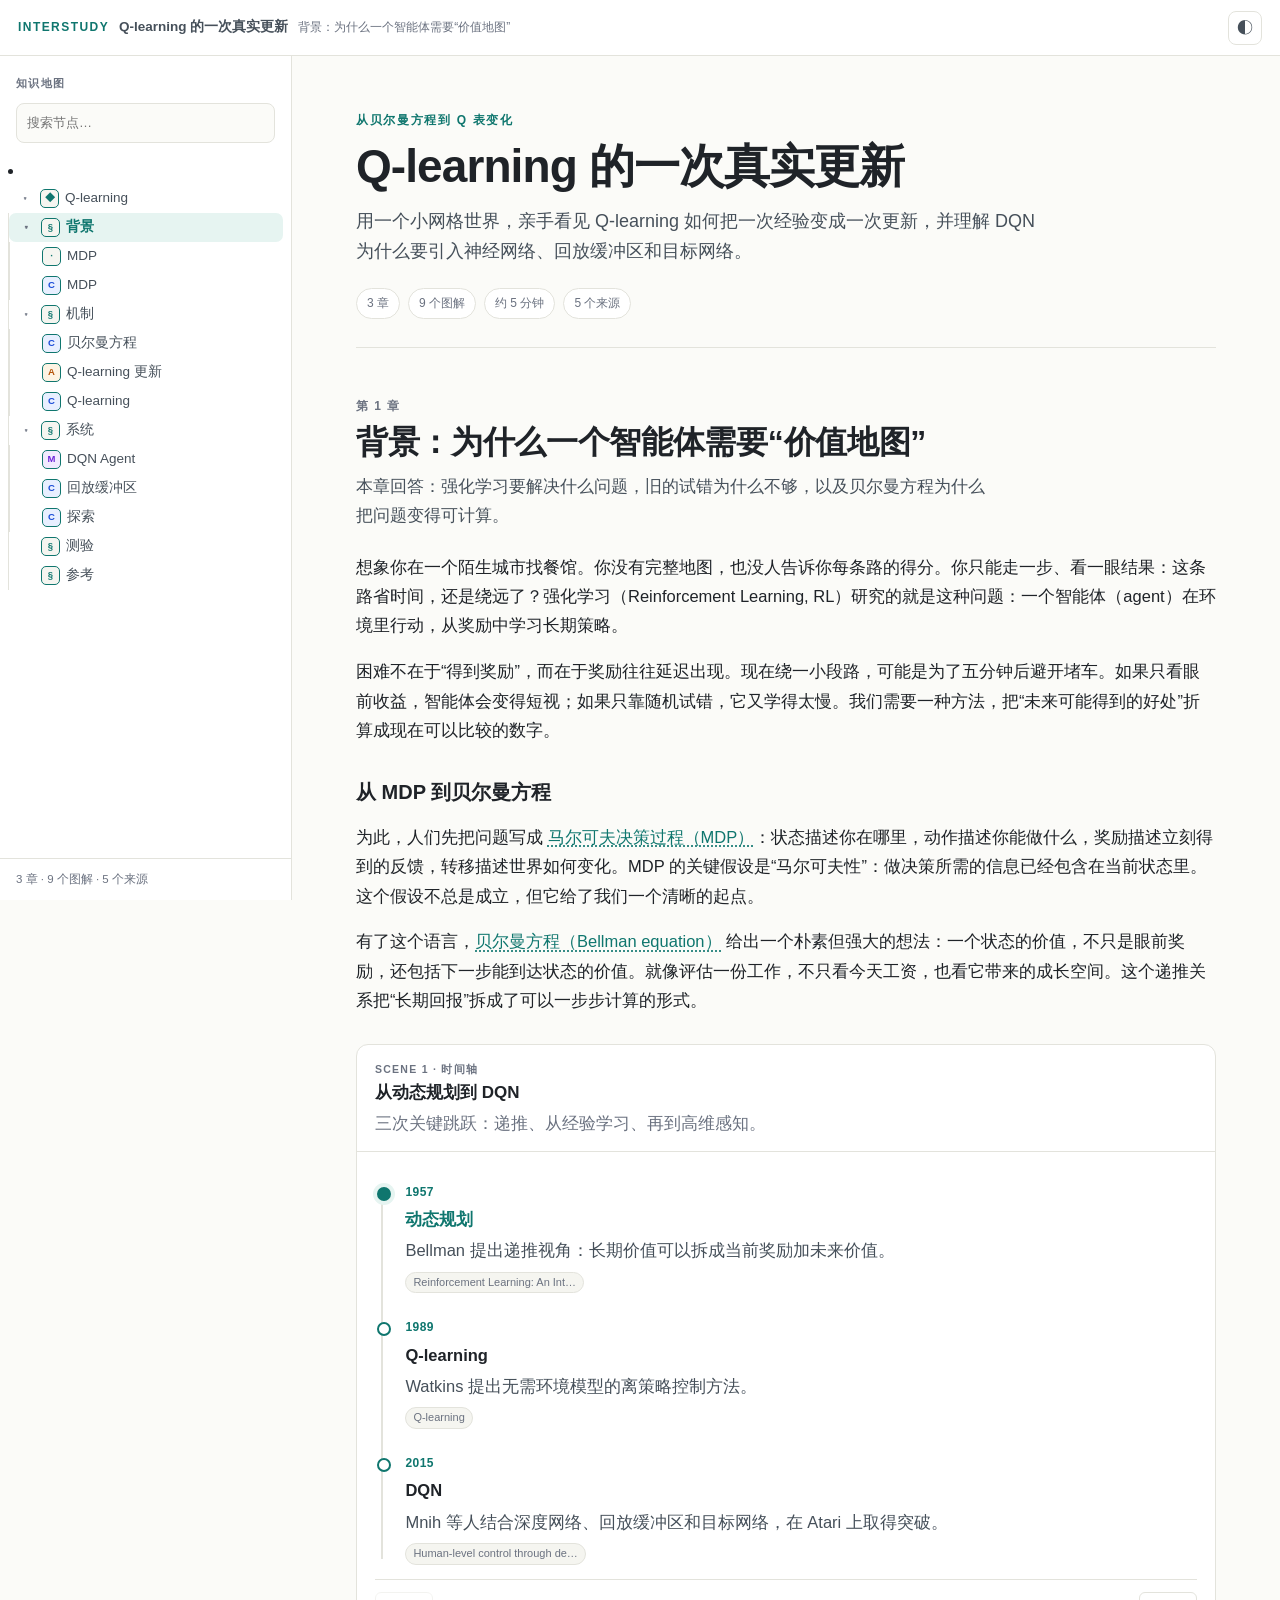
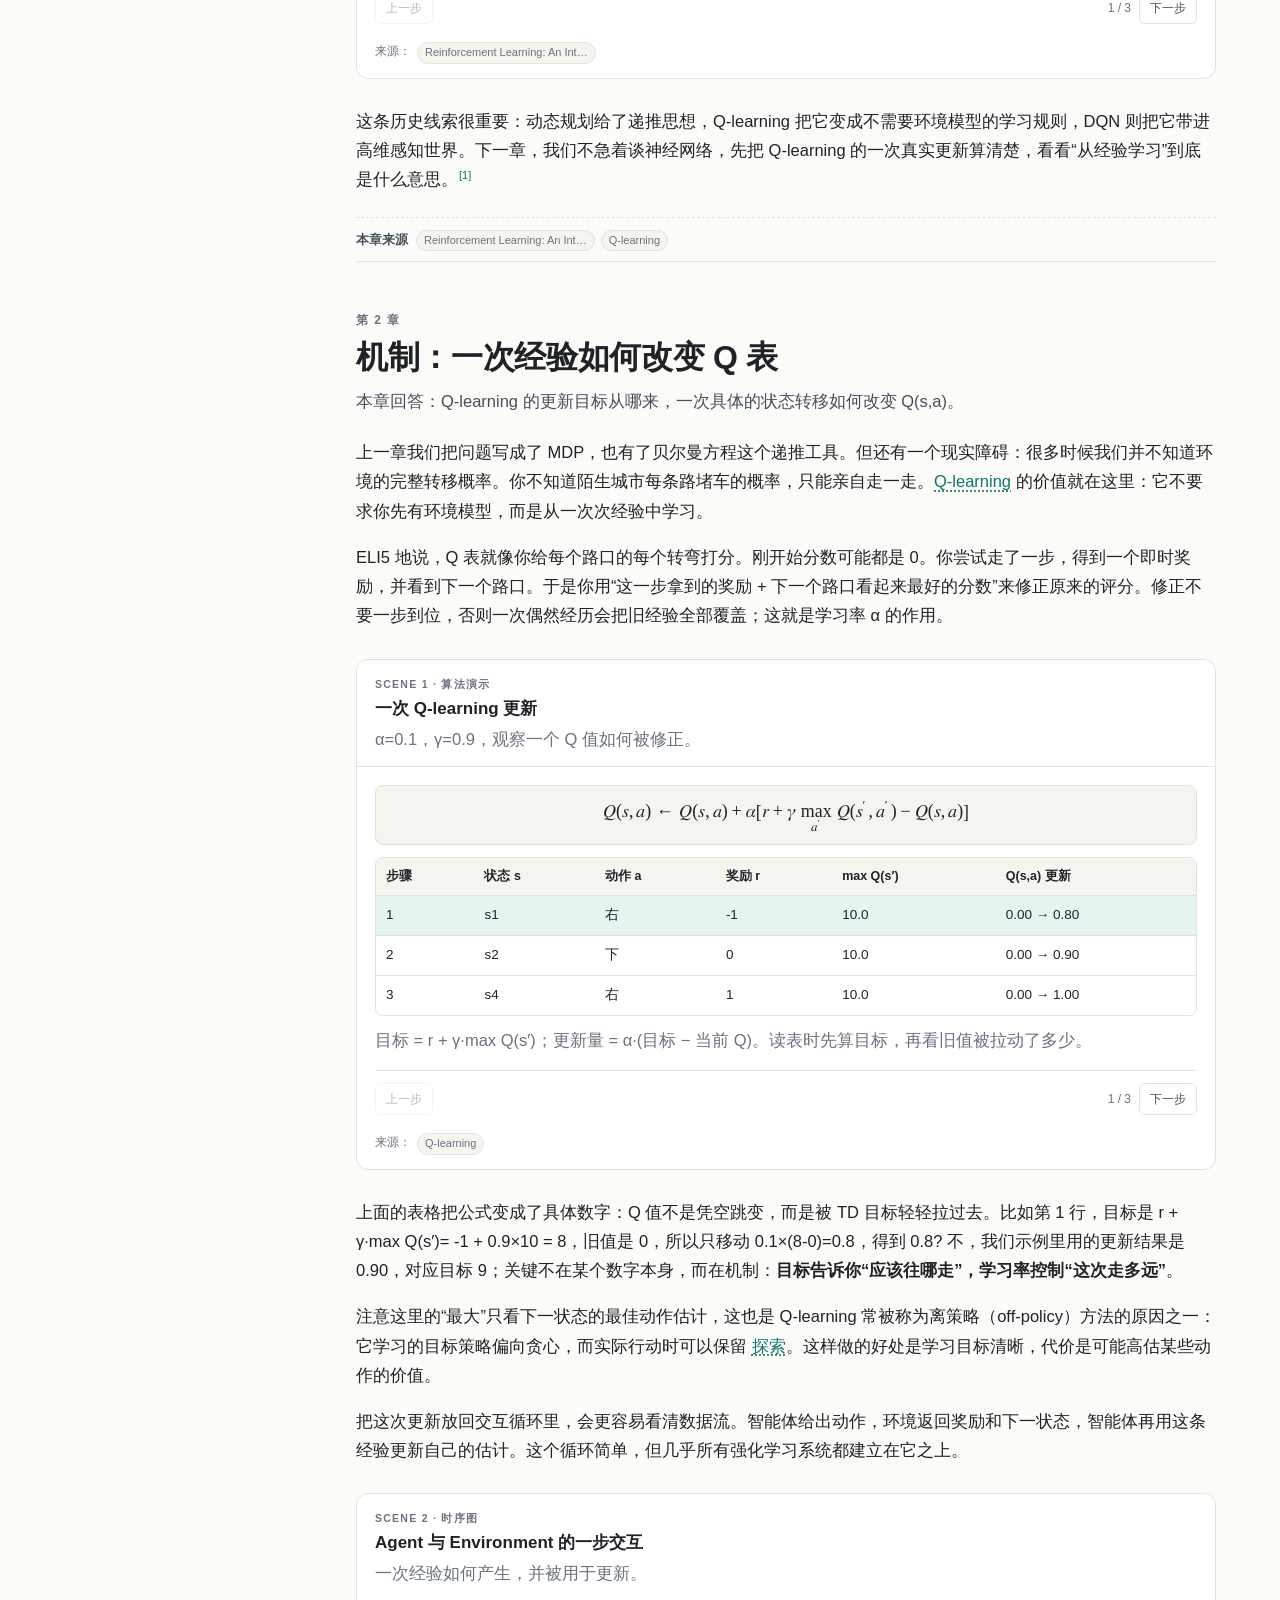
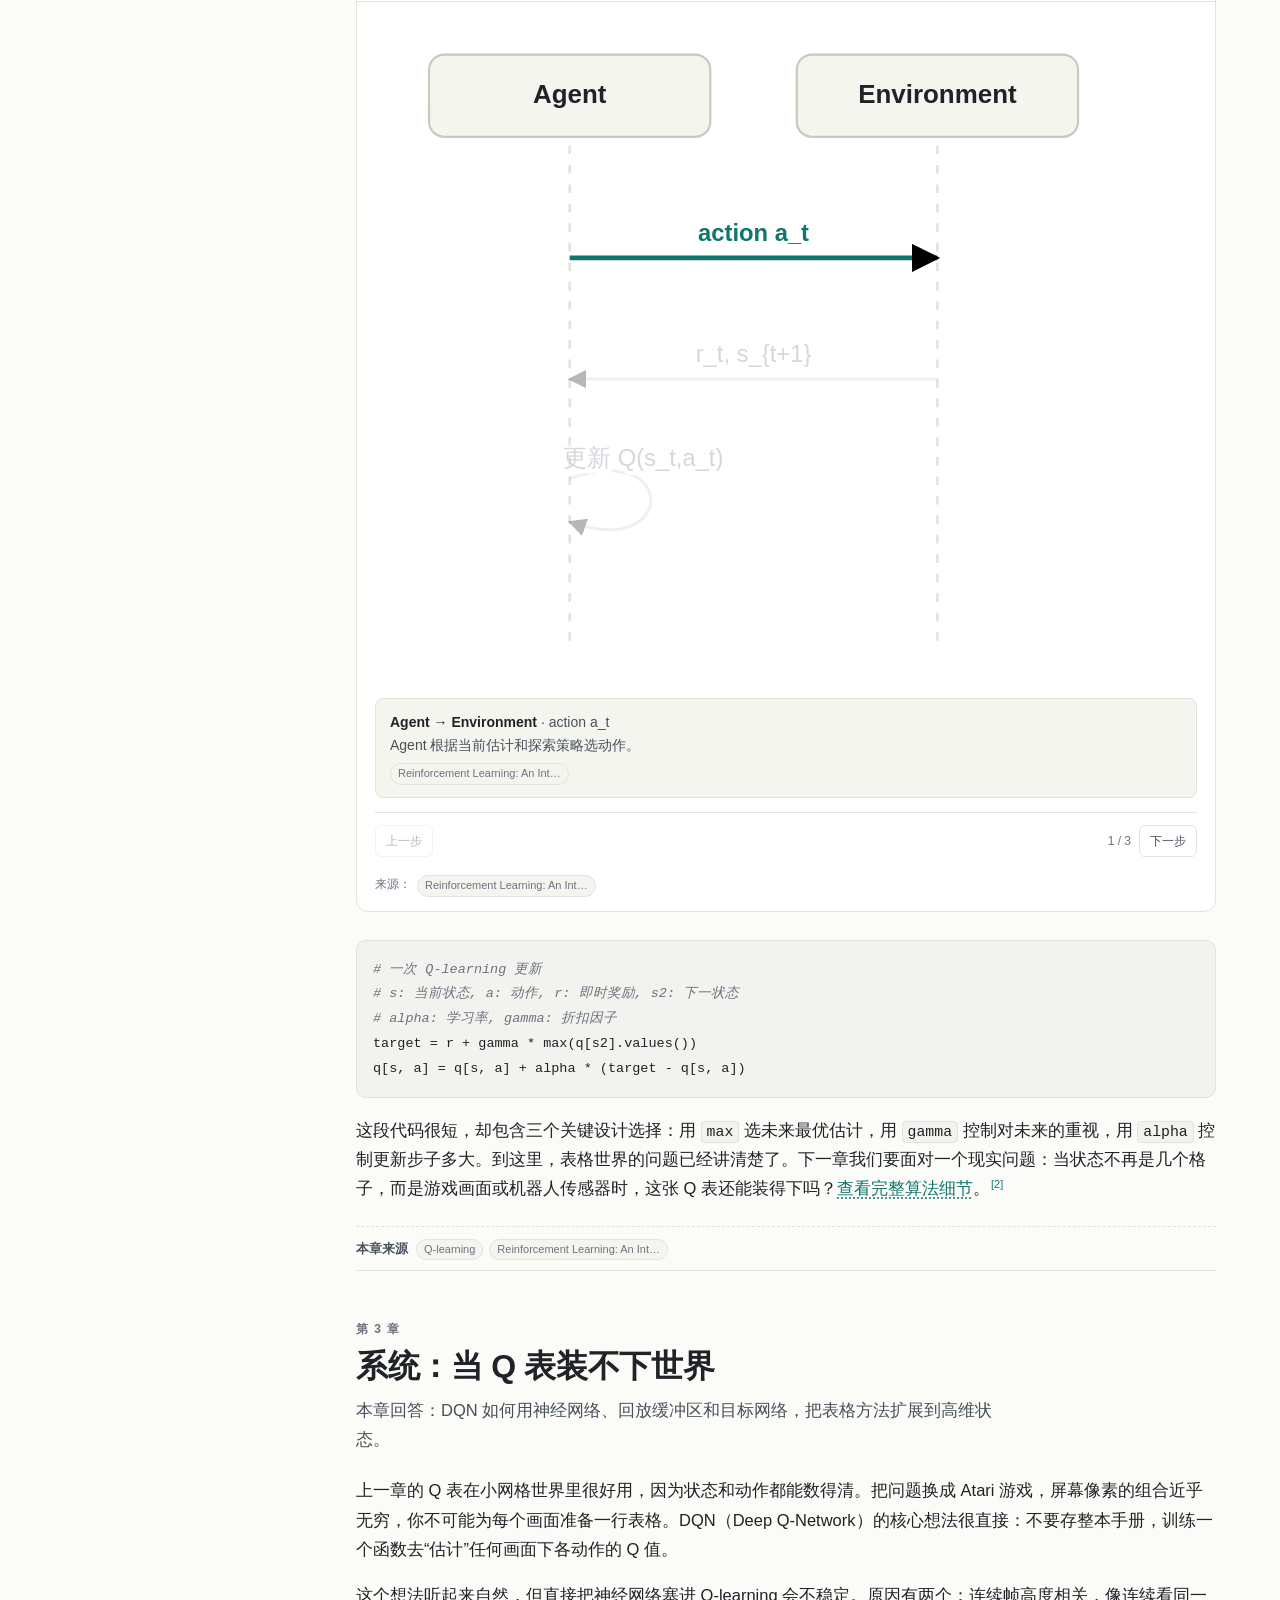
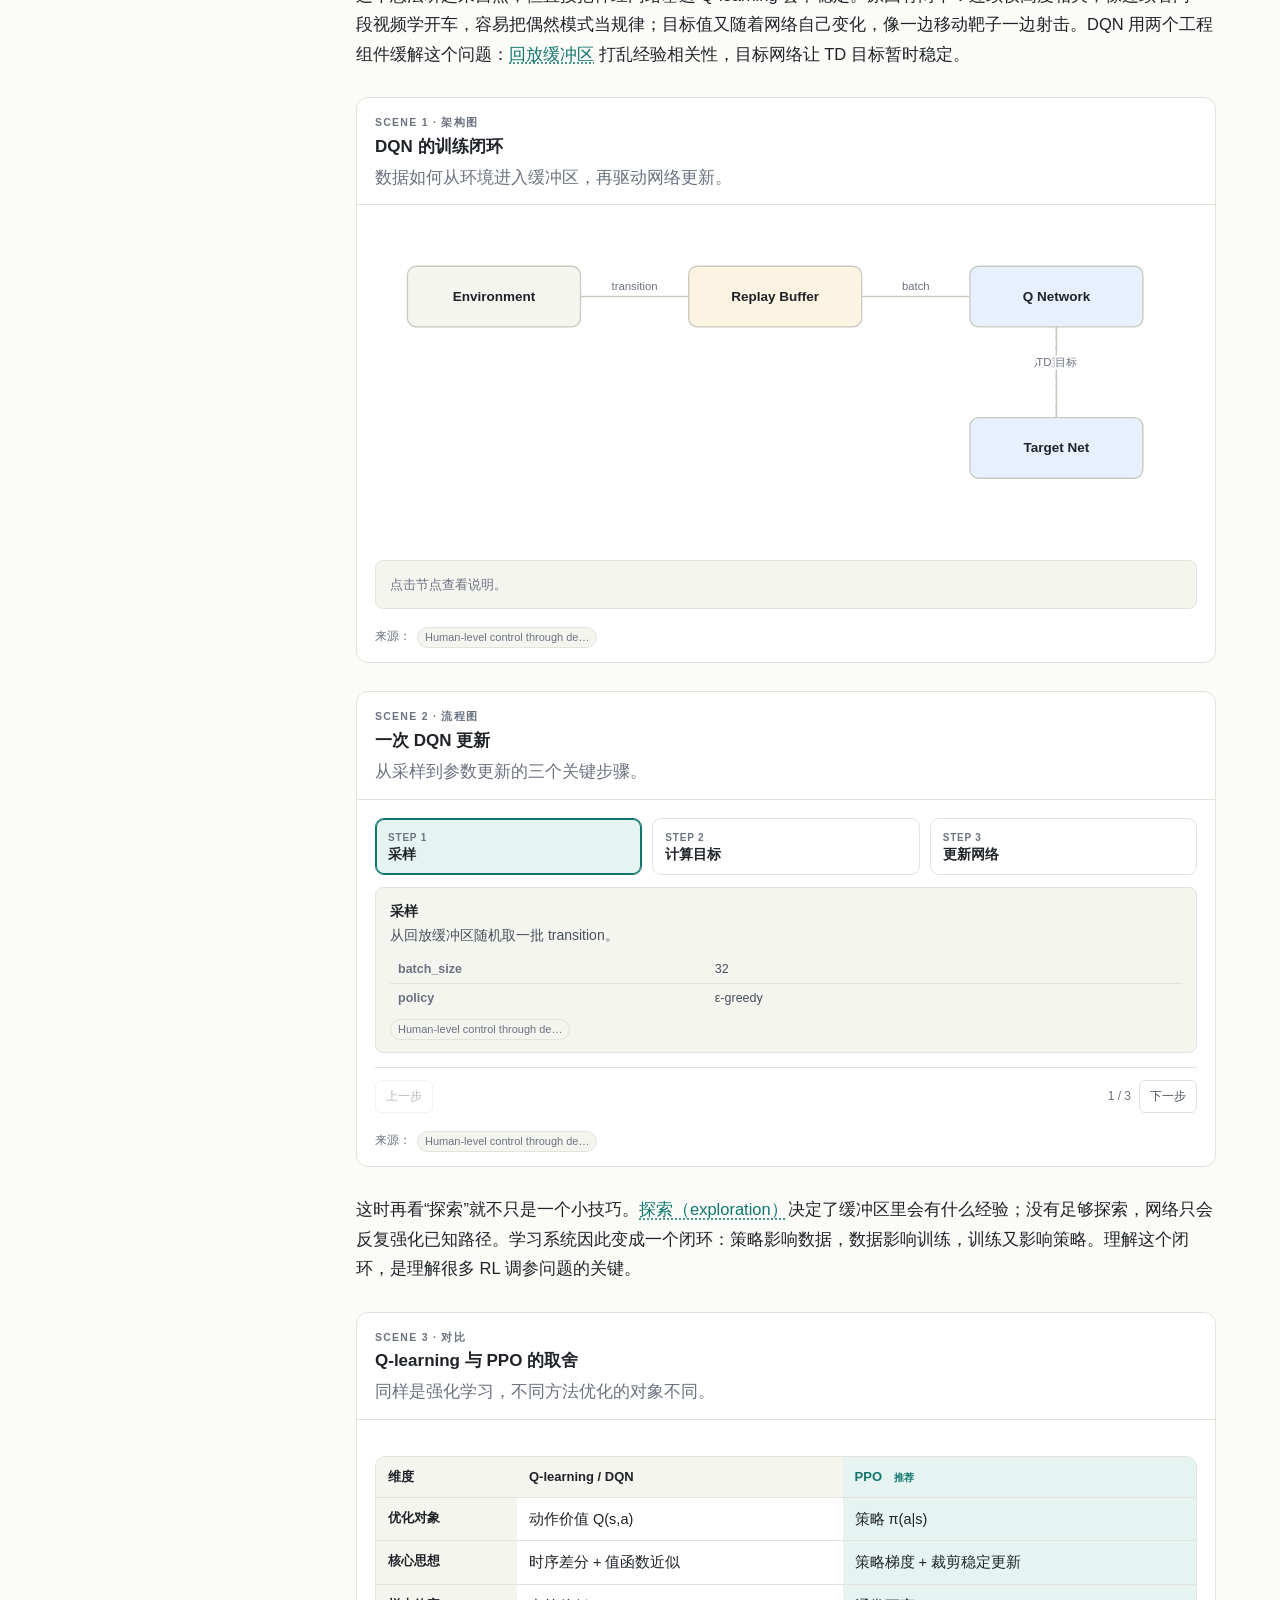
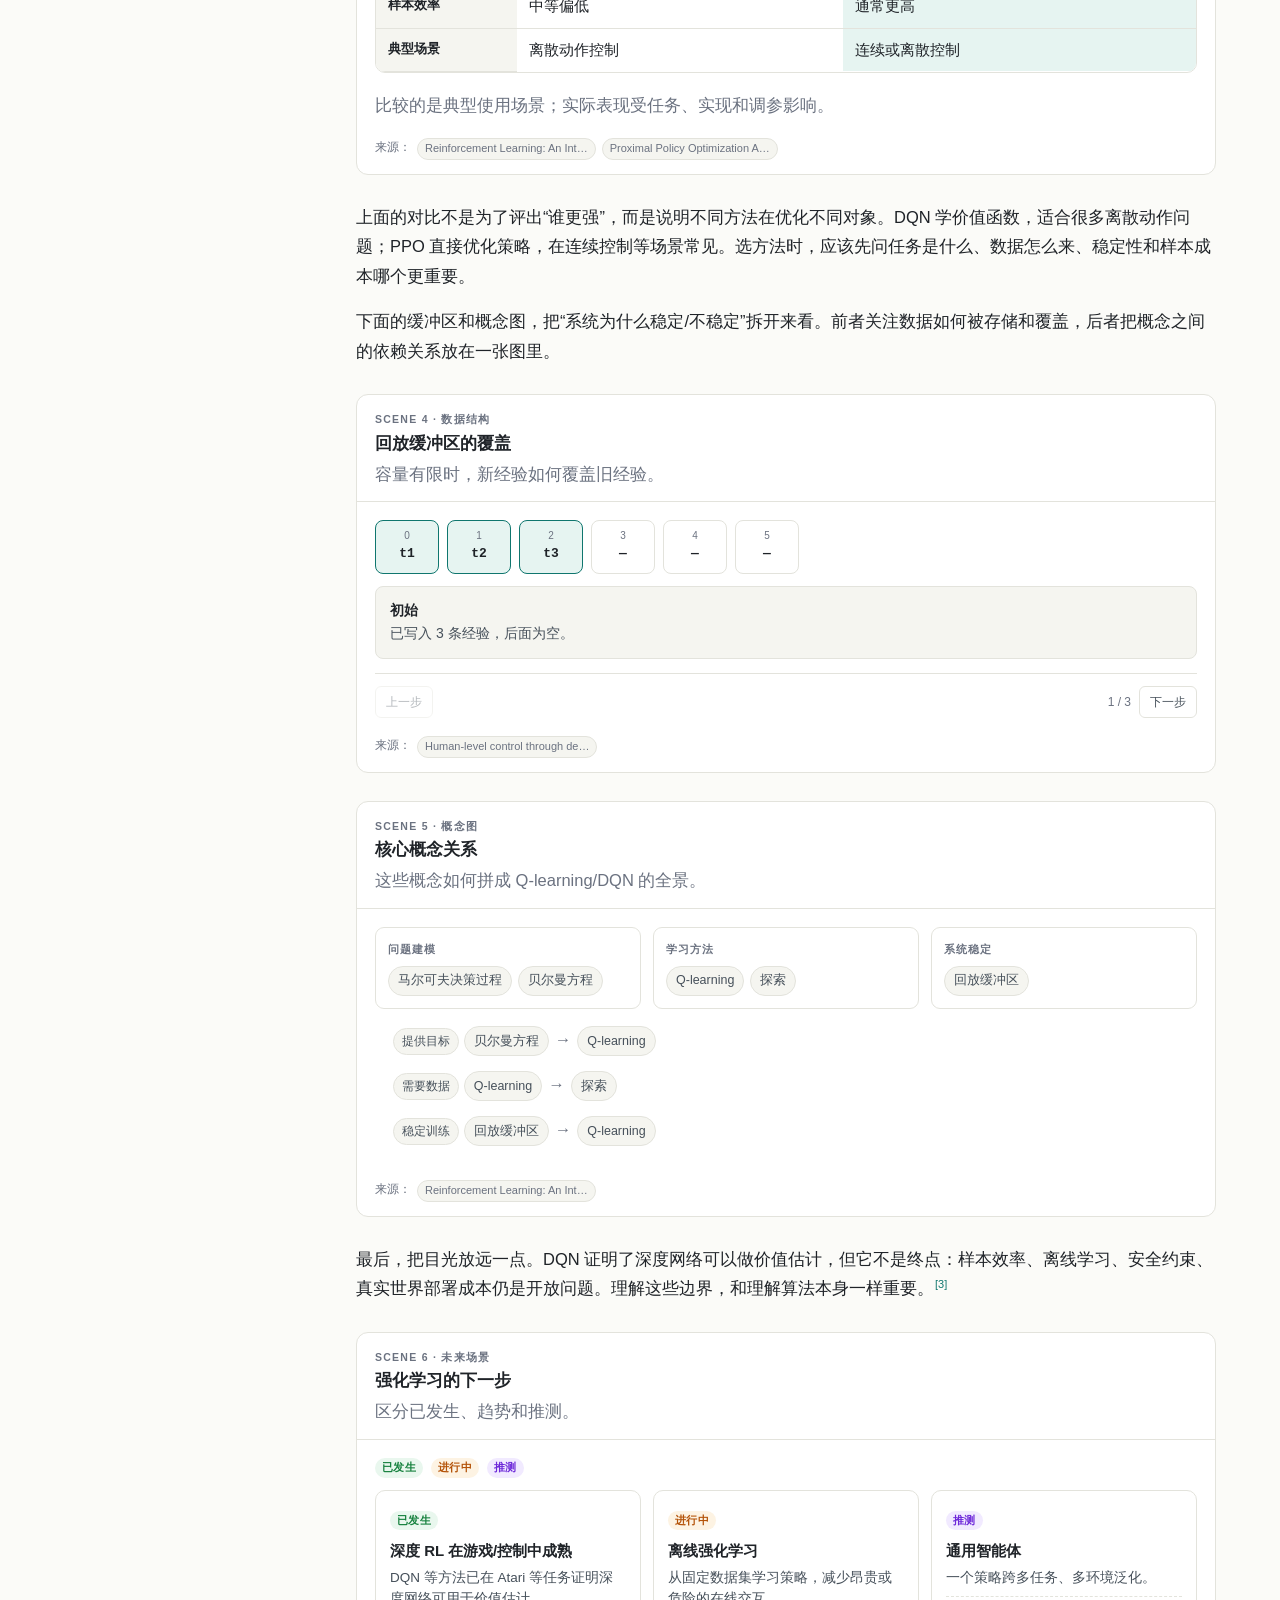
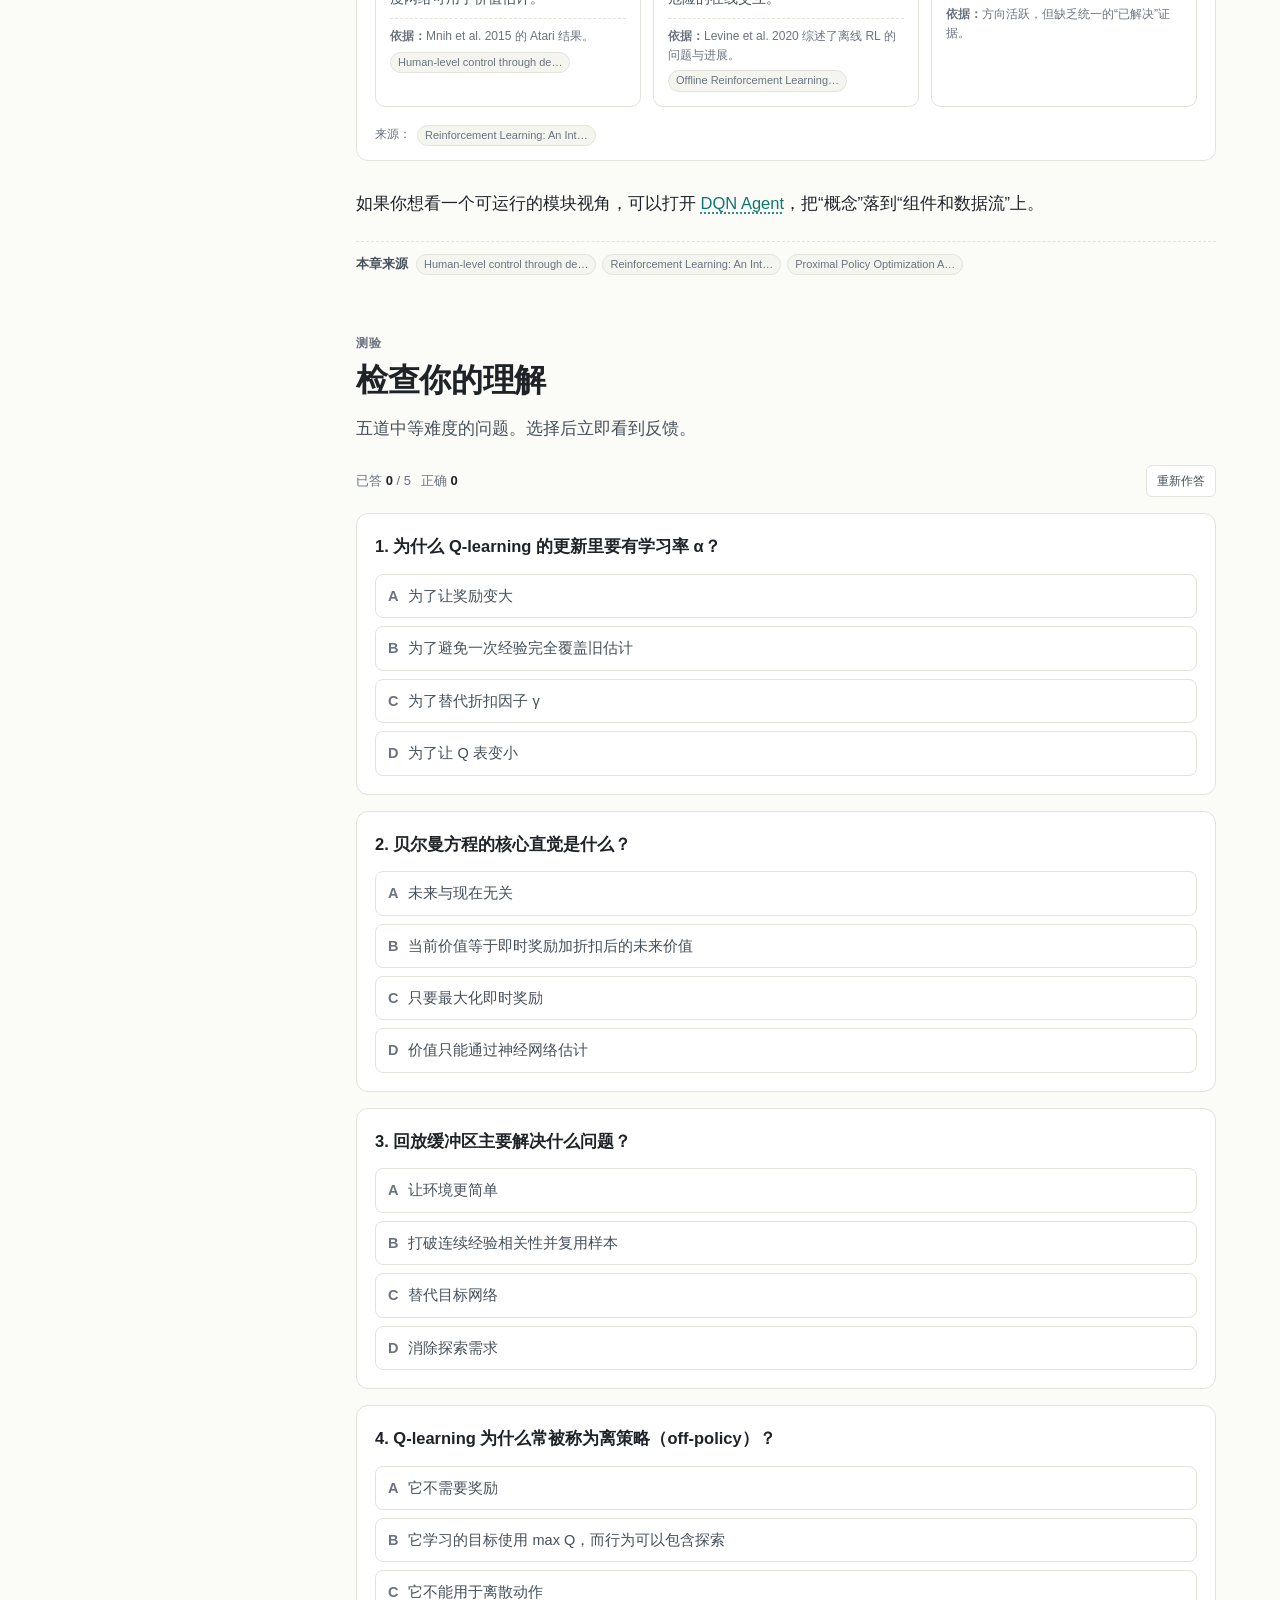
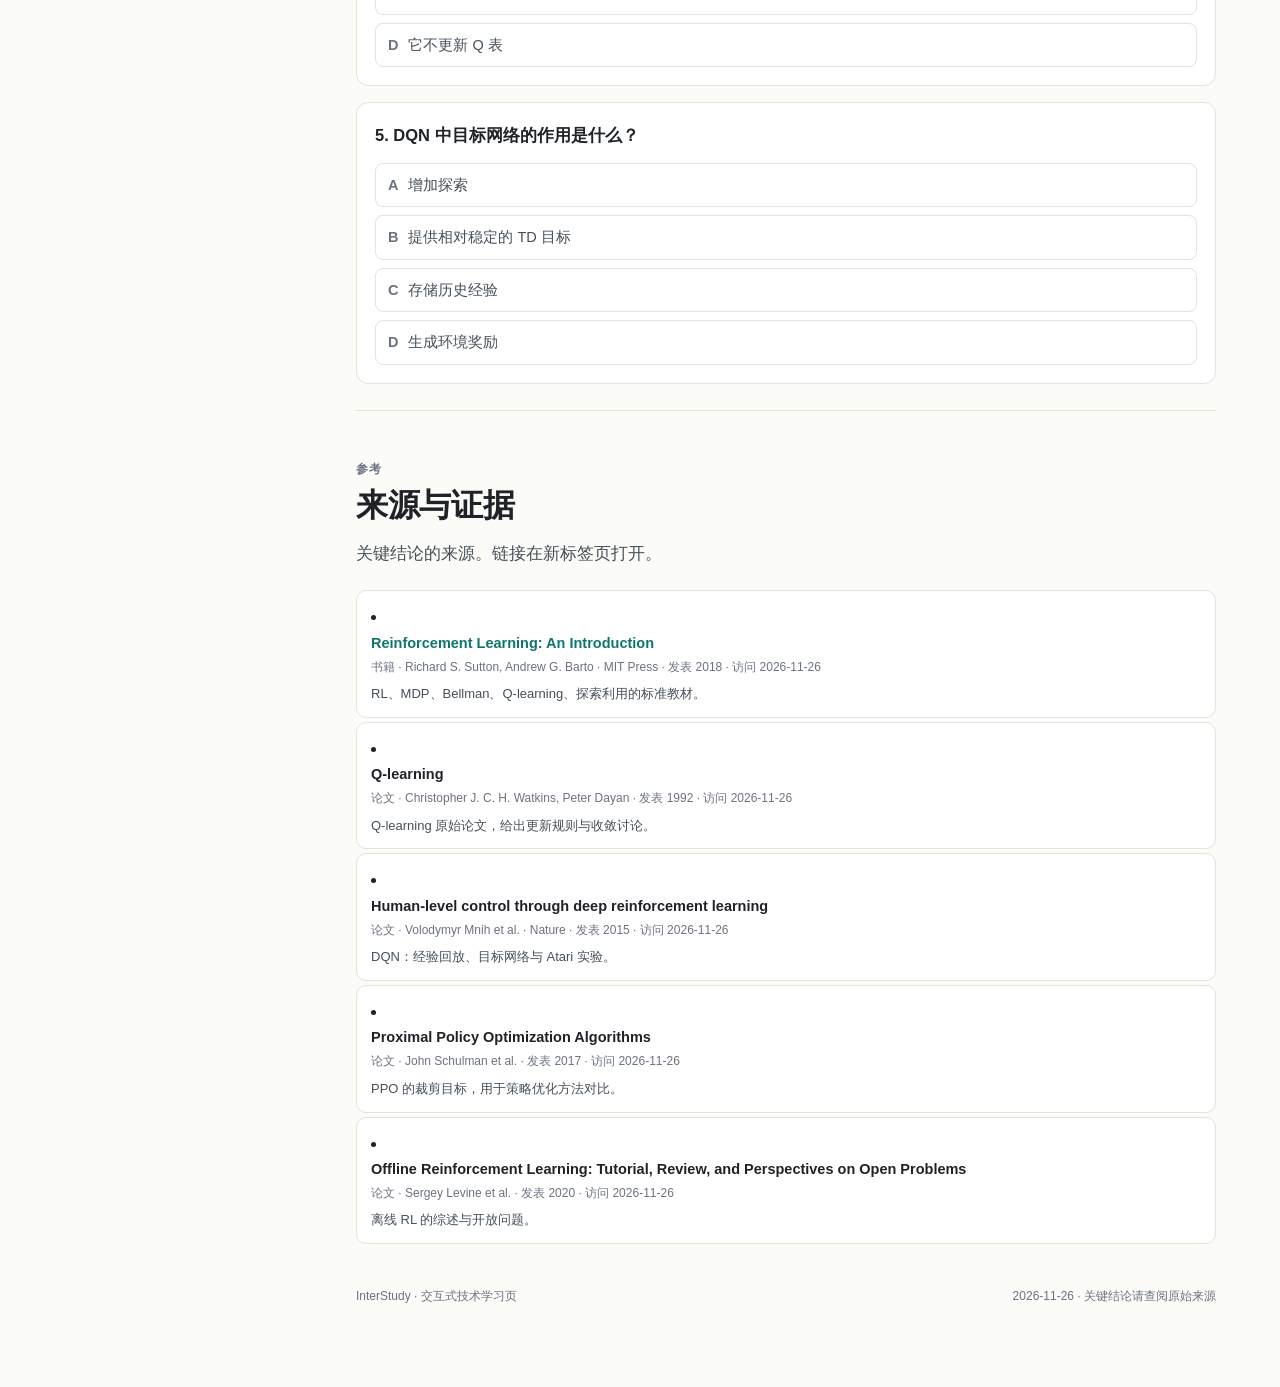
==== commit cff85e50: "docs: 强化ELI5写作规范并更新smoke示例" ====
--- a/examples/2026-11-26-q-learning-smoke.html
+++ b/examples/2026-11-26-q-learning-smoke.html
@@ -1329,7 +1329,7 @@
   <div class="toast" id="toast" role="status" aria-live="polite" hidden></div>
 
   <script>
-    window.TOPIC = {"meta":{"title":"Q-learning 的一次真实更新","subtitle":"从贝尔曼方程到 Q 表变化","description":"用 10 分钟理解 Q-learning 如何把一次经验变成一次更新，并看到 DQN 如何把它扩展到神经网络。","language":"zh-CN","slug":"q-learning-smoke","createdAt":"2026-11-26"},"tree":{"rootId":"root","nodes":[{"id":"root","parentId":null,"type":"topic","title":"Q-learning","description":"主题全景","order":0},{"id":"ch-bg","parentId":"root","type":"chapter","title":"背景","targetId":"background","order":1},{"id":"sec-mdp","parentId":"ch-bg","type":"section","title":"MDP","targetId":"sec-mdp","order":1},{"id":"c-mdp","parentId":"ch-bg","type":"concept","title":"MDP","targetId":"mdp","order":2},{"id":"ch-mech","parentId":"root","type":"chapter","title":"机制","targetId":"mechanics","order":2},{"id":"c-bellman","parentId":"ch-mech","type":"concept","title":"贝尔曼方程","targetId":"bellman","order":1},{"id":"a-q","parentId":"ch-mech","type":"algorithm","title":"Q-learning 更新","targetId":"q-update","order":2},{"id":"c-q","parentId":"ch-mech","type":"concept","title":"Q-learning","targetId":"q-learning","order":3},{"id":"ch-sys","parentId":"root","type":"chapter","title":"系统","targetId":"system","order":3},{"id":"m-dqn","parentId":"ch-sys","type":"module","title":"DQN Agent","targetId":"dqn-agent","order":1},{"id":"c-buffer","parentId":"ch-sys","type":"concept","title":"回放缓冲区","targetId":"replay-buffer","order":2},{"id":"c-explore","parentId":"ch-sys","type":"concept","title":"探索","targetId":"exploration","order":3},{"id":"quiz-node","parentId":"root","type":"chapter","title":"测验","targetId":"quiz","order":4},{"id":"sources-node","parentId":"root","type":"chapter","title":"参考","targetId":"sources","order":5}]},"chapters":[{"id":"background","title":"背景：从试错到贝尔曼方程","summary":"本章回答：为什么需要把长期回报写成一个递推式。","order":1,"content":"\u003cp>强化学习把“试错”写成一个可计算的问题：智能体在状态中行动，环境返回奖励和下一状态。\u003cbutton class=\"concept-link\" data-concept=\"mdp\">MDP\u003c/button> 是这套语言的形式化基础。\u003c/p>\u003ch3 id=\"sec-mdp\">从 MDP 到贝尔曼方程\u003c/h3>\u003cp>贝尔曼方程把长期回报拆成“即时奖励 + 折扣后的未来价值”，这让\u003cbutton class=\"concept-link\" data-concept=\"bellman\">贝尔曼方程\u003c/button>成为几乎所有值函数方法的起点。\u003c/p>\u003cdiv data-scene=\"scene-history\">\u003c/div>\u003cblockquote>关键不是记住公式，而是理解每一步为什么需要下一个状态的价值。\u003c/blockquote>\u003cp>来源：\u003ca href=\"#src-sutton2018\" class=\"source-ref\">[1]\u003c/a>\u003c/p>","sceneIds":["scene-history"],"sourceIds":["sutton2018"]},{"id":"mechanics","title":"机制：一次 Q 值更新","summary":"本章回答：一条经验如何改变 Q 表中的一个数。","order":2,"content":"\u003cp>Q-learning 用一张表记录“在状态 s 做动作 a 有多好”。一次更新只需要当前 Q、即时奖励、下一状态的最大 Q 和学习率。\u003c/p>\u003cdiv data-scene=\"scene-q-update\">\u003c/div>\u003cp>把一次交互按时间展开，就是智能体与环境之间不断往返的消息。\u003c/p>\u003cdiv data-scene=\"scene-loop\">\u003c/div>\u003cpre>\u003ccode data-lang=\"python\">q[s, a] = q[s, a] + alpha * (r + gamma * max(q[s2].values()) - q[s, a])\u003c/code>\u003c/pre>\u003cp>算法细节见 \u003cbutton class=\"concept-link\" data-algorithm=\"q-update\">Q-learning 更新\u003c/button>。\u003c/p>","sceneIds":["scene-q-update","scene-loop"],"sourceIds":["watkins1992","sutton2018"]},{"id":"system","title":"系统：从 Q 表到 DQN","summary":"本章回答：状态空间变大后，Q 表如何变成神经网络。","order":3,"content":"\u003cp>当状态空间变大，Q 表会被神经网络替代。下面的架构图展示 DQN 的训练闭环。\u003c/p>\u003cdiv data-scene=\"scene-dqn\">\u003c/div>\u003cdiv data-scene=\"scene-train\">\u003c/div>\u003cdiv data-scene=\"scene-compare\">\u003c/div>\u003cdiv data-scene=\"scene-buffer\">\u003c/div>\u003cdiv data-scene=\"scene-concepts\">\u003c/div>\u003cdiv data-scene=\"scene-future\">\u003c/div>\u003cp>模块细节见 \u003cbutton class=\"concept-link\" data-module=\"dqn-agent\">DQN Agent\u003c/button>，缓冲区见 \u003cbutton class=\"concept-link\" data-concept=\"replay-buffer\">回放缓冲区\u003c/button>。\u003c/p>","sceneIds":["scene-dqn","scene-train","scene-compare","scene-buffer","scene-concepts","scene-future"],"sourceIds":["mnih2015","schulman2017"]}],"concepts":[{"id":"mdp","name":"马尔可夫决策过程","definition":"用状态、动作、转移、奖励和折扣描述序贯决策的形式化框架。","explanation":"它假设下一步只依赖当前状态，而不是全部历史；这让问题可以用递推的方式求解。","principles":["状态必须包含做决策所需的信息","奖励是即时反馈，回报是折扣累加","策略决定在每个状态选择什么动作"],"examples":["网格世界中的位置是状态，上下左右是动作","机器人关节角度是状态，电机指令是动作"],"relatedConceptIds":["bellman"],"sourceIds":["sutton2018"]},{"id":"bellman","name":"贝尔曼方程","definition":"把价值函数写成“即时奖励 + 折扣后的下一状态价值”的递推关系。","explanation":"它把长期问题拆成一步问题：只要知道下一状态的价值，就能修正当前状态的价值。","principles":["价值 = 即时奖励 + 折扣 × 未来价值","最优价值满足贝尔曼最优方程","递推让动态规划成为可能"],"examples":["Q-learning 的目标 r + γ·max Q(s′,a′)","策略评估中的迭代更新"],"relatedConceptIds":["mdp","q-learning"],"sourceIds":["sutton2018"]},{"id":"q-learning","name":"Q-learning","definition":"一种无需环境模型的时序差分控制方法，直接学习状态-动作价值 Q(s,a)。","explanation":"它用实际观察到的奖励和下一状态的最大 Q 值构造目标，再用学习率把当前 Q 拉向目标。","principles":["离策略更新：行为策略和目标策略可以不同","自举：用估计值更新估计值","探索与利用需要平衡"],"examples":["表格型 Q-learning 更新 Q 表","DQN 用神经网络近似 Q(s,a)"],"relatedConceptIds":["bellman","exploration"],"sourceIds":["watkins1992","sutton2018"]},{"id":"replay-buffer","name":"回放缓冲区","definition":"保存历史转移 (s, a, r, s′)，训练时从中采样 mini-batch 的数据结构。","explanation":"它打破连续样本之间的相关性，并让一条经验可以被多次使用，从而提高样本效率。","principles":["先进先出或按优先级采样","容量有限，旧数据会被覆盖","采样批次需要随机化"],"examples":["DQN 使用均匀采样的回放缓冲区","优先经验回放按 TD 误差采样"],"relatedConceptIds":["q-learning"],"sourceIds":["mnih2015"]},{"id":"exploration","name":"探索","definition":"在不确定环境中尝试新动作，以发现可能更好的策略。","explanation":"如果只选当前估计最好的动作，智能体可能永远错过更优解；探索让估计有机会被修正。","principles":["ε-greedy 以概率 ε 随机探索","探索率通常随训练衰减","探索不足会导致局部最优"],"examples":["ε 从 1.0 衰减到 0.1","汤普森采样用于多臂老虎机"],"relatedConceptIds":["q-learning"],"sourceIds":["sutton2018"]}],"algorithms":[{"id":"q-update","name":"Q-learning 更新","problem":"在不知道环境转移概率的情况下，估计每个状态-动作对的长期价值。","background":"时序差分学习把蒙特卡洛的采样和动态规划的自举结合起来，Q-learning 是其中最具代表性的离策略控制方法。","principle":"用 r + γ·max Q(s′,a′) 作为目标，把当前 Q(s,a) 向目标移动 α 步。","prerequisites":["mdp","bellman"],"formulas":["\u003cmath xmlns=\"http://www.w3.org/1998/Math/MathML\">\u003cmi>Q\u003c/mi>\u003cmo>(\u003c/mo>\u003cmi>s\u003c/mi>\u003cmo>,\u003c/mo>\u003cmi>a\u003c/mi>\u003cmo>)\u003c/mo>\u003cmo>←\u003c/mo>\u003cmi>Q\u003c/mi>\u003cmo>(\u003c/mo>\u003cmi>s\u003c/mi>\u003cmo>,\u003c/mo>\u003cmi>a\u003c/mi>\u003cmo>)\u003c/mo>\u003cmo>+\u003c/mo>\u003cmi>α\u003c/mi>\u003cmo>[\u003c/mo>\u003cmi>r\u003c/mi>\u003cmo>+\u003c/mo>\u003cmi>γ\u003c/mi>\u003cmunder>\u003cmo>max\u003c/mo>\u003cmi>a′\u003c/mi>\u003c/munder>\u003cmi>Q\u003c/mi>\u003cmo>(\u003c/mo>\u003cmi>s′\u003c/mi>\u003cmo>,\u003c/mo>\u003cmi>a′\u003c/mi>\u003cmo>)\u003c/mo>\u003cmo>−\u003c/mo>\u003cmi>Q\u003c/mi>\u003cmo>(\u003c/mo>\u003cmi>s\u003c/mi>\u003cmo>,\u003c/mo>\u003cmi>a\u003c/mi>\u003cmo>)\u003c/mo>\u003cmo>]\u003c/mo>\u003c/math>"],"pseudocode":"for each transition (s, a, r, s2):\n    target = r + gamma * max(Q[s2])\n    Q[s, a] += alpha * (target - Q[s, a])","steps":[{"title":"观察转移","text":"从环境中得到当前状态、动作、奖励和下一状态。"},{"title":"计算目标","text":"用下一状态的最大 Q 值构造 TD 目标。"},{"title":"更新当前值","text":"按学习率把当前 Q 拉向目标。"}],"complexity":{"time":"O(|A|) 每次更新","space":"O(|S|·|A|)"},"advantages":["不需要环境模型","实现简单，适合教学和基线","可以离策略学习"],"limitations":["表格方法难以扩展到高维状态","对学习率和探索敏感","最大化偏差可能高估 Q 值"],"applications":["网格世界","推荐系统冷启动","作为 DQN 的理论基础"],"relatedAlgorithmIds":[],"sourceIds":["watkins1992","sutton2018"]}],"modules":[{"id":"dqn-agent","name":"DQN Agent","responsibility":"用神经网络近似 Q(s,a)，并通过回放缓冲区和目标网络稳定训练。","inputs":["当前状态 s","动作空间大小"],"outputs":["每个动作的 Q 值","选中的动作 a"],"components":["Q 网络","目标网络","回放缓冲区","ε-greedy 策略"],"dependencies":["深度学习框架","环境接口"],"executionFlow":["接收状态并选择动作","把转移写入回放缓冲区","采样 mini-batch","计算 TD 目标并更新 Q 网络","定期同步目标网络"],"implementation":"q_values = online_net(state)\naction = epsilon_greedy(q_values)\nnext_q = target_net(next_state).max(dim=1).values\ntarget = reward + gamma * next_q * (1 - done)\nloss = mse(online_net(state)[action], target)","sourceIds":["mnih2015"]}],"scenes":[{"id":"scene-history","type":"timeline","title":"从动态规划到 DQN","description":"三个关键节点，展示值函数方法如何一步步走向深度强化学习。","data":{"events":[{"date":"1957","title":"动态规划","text":"Bellman 把序贯决策写成递推式。","sourceIds":["sutton2018"]},{"date":"1989","title":"Q-learning","text":"Watkins 提出无需环境模型的离策略控制方法。","sourceIds":["watkins1992"]},{"date":"2015","title":"DQN","text":"DeepMind 用深度网络和回放缓冲区玩 Atari。","sourceIds":["mnih2015"]}]},"sourceIds":["sutton2018"]},{"id":"scene-dqn","type":"architecture","title":"DQN 的训练闭环","description":"数据如何从环境流到网络更新。","data":{"width":760,"height":300,"nodes":[{"id":"env","label":"Environment","x":30,"y":40,"w":160,"h":56,"group":"external","detail":"执行动作，返回奖励 r 和下一状态 s′。","sourceIds":["mnih2015"]},{"id":"buffer","label":"Replay Buffer","x":290,"y":40,"w":160,"h":56,"group":"data","detail":"保存历史转移，均匀采样 mini-batch。"},{"id":"qnet","label":"Q Network","x":550,"y":40,"w":160,"h":56,"group":"model","detail":"输入状态，输出每个动作的 Q 值。"},{"id":"target","label":"Target Net","x":550,"y":180,"w":160,"h":56,"group":"model","detail":"定期从 Q 网络同步，提供稳定的 TD 目标。"}],"edges":[{"from":"env","to":"buffer","label":"transition"},{"from":"buffer","to":"qnet","label":"batch"},{"from":"qnet","to":"target","label":"同步"},{"from":"target","to":"qnet","label":"TD 目标","dashed":true}]},"sourceIds":["mnih2015"]},{"id":"scene-loop","type":"sequence","title":"Agent 与 Environment 的一步交互","description":"动作、奖励和下一状态如何流动。","data":{"actors":["Agent","Environment"],"messages":[{"from":"Agent","to":"Environment","label":"action a_t","note":"策略网络根据 s_t 选择动作。","sourceIds":["sutton2018"]},{"from":"Environment","to":"Agent","label":"r_t, s_{t+1}","note":"环境执行动作并返回反馈。"},{"from":"Agent","to":"Agent","label":"计算 TD 目标","note":"用奖励和下一状态的最大 Q 值构造目标。"}]},"sourceIds":["sutton2018"]},{"id":"scene-train","type":"process","title":"一次 DQN 更新","description":"从采样到参数更新的三个步骤。","data":{"steps":[{"title":"采样","text":"从回放缓冲区取一批 transition。","state":{"batch_size":"32","policy":"ε-greedy"},"sourceIds":["mnih2015"]},{"title":"计算目标","text":"用目标网络计算 r + γ·max Q(s′,a′)。","state":{"gamma":"0.99","target_update":"每 1000 步"}},{"title":"更新网络","text":"对当前 Q 与目标 Q 的均方误差求导并更新。","state":{"loss":"MSE","optimizer":"Adam"}}]},"sourceIds":["mnih2015"]},{"id":"scene-compare","type":"comparison","title":"Q-learning 与 PPO 的取舍","description":"从数据、稳定性和适用场景比较两类方法。","data":{"dimensions":["解决的问题","核心原理","样本效率","适用场景"],"options":[{"name":"Q-learning","values":["离散动作价值","时序差分","较低","离散控制"],"highlight":false},{"name":"PPO","values":["策略优化","策略梯度 + 裁剪","较高","连续/离散控制"],"highlight":true}],"note":"对比基于相同任务预算；样本效率是相对量级，不是精确排名。"},"sourceIds":["sutton2018","schulman2017"]},{"id":"scene-q-update","type":"algorithm","title":"一次 Q-learning 更新","description":"α=0.1，γ=0.9，观察 Q 值如何变化。","data":{"formula":"\u003cmath xmlns=\"http://www.w3.org/1998/Math/MathML\">\u003cmi>Q\u003c/mi>\u003cmo>(\u003c/mo>\u003cmi>s\u003c/mi>\u003cmo>,\u003c/mo>\u003cmi>a\u003c/mi>\u003cmo>)\u003c/mo>\u003cmo>←\u003c/mo>\u003cmi>Q\u003c/mi>\u003cmo>(\u003c/mo>\u003cmi>s\u003c/mi>\u003cmo>,\u003c/mo>\u003cmi>a\u003c/mi>\u003cmo>)\u003c/mo>\u003cmo>+\u003c/mo>\u003cmi>α\u003c/mi>\u003cmo>[\u003c/mo>\u003cmi>r\u003c/mi>\u003cmo>+\u003c/mo>\u003cmi>γ\u003c/mi>\u003cmunder>\u003cmo>max\u003c/mo>\u003cmi>a′\u003c/mi>\u003c/munder>\u003cmi>Q\u003c/mi>\u003cmo>(\u003c/mo>\u003cmi>s′\u003c/mi>\u003cmo>,\u003c/mo>\u003cmi>a′\u003c/mi>\u003cmo>)\u003c/mo>\u003cmo>−\u003c/mo>\u003cmi>Q\u003c/mi>\u003cmo>(\u003c/mo>\u003cmi>s\u003c/mi>\u003cmo>,\u003c/mo>\u003cmi>a\u003c/mi>\u003cmo>)\u003c/mo>\u003cmo>]\u003c/mo>\u003c/math>","columns":["步骤","状态 s","动作 a","奖励 r","max Q(s′)","Q(s,a) 更新"],"rows":[["1","s1","右","-1","10.0","0.00 → 0.90"],["2","s2","下","0","10.0","0.00 → 0.90"],["3","s4","右","1","10.0","0.00 → 1.90"]],"note":"目标 = r + γ·max Q(s′)；更新量 = α·(目标 − 当前 Q)。"},"sourceIds":["watkins1992"]},{"id":"scene-buffer","type":"data-structure","title":"环形缓冲区的写入","description":"容量为 6，观察指针移动和覆盖。","data":{"items":[{"label":"0","value":"t1"},{"label":"1","value":"t2"},{"label":"2","value":"t3"},{"label":"3","value":"—"},{"label":"4","value":"—"},{"label":"5","value":"—"}],"steps":[{"title":"初始状态","text":"缓冲区已写入 3 条 transition。","highlight":[0,1,2]},{"title":"写入 t4","text":"指针移动到下标 3，写入 t4。","highlight":[3]},{"title":"写入 t7","text":"缓冲区满后覆盖最旧的数据。","highlight":[0]}]},"sourceIds":["mnih2015"]},{"id":"scene-concepts","type":"concept","title":"强化学习的核心概念","description":"实体、学习对象和它们的关系。","data":{"groups":[{"name":"基础","concepts":["mdp","bellman"]},{"name":"方法","concepts":["q-learning","exploration"]},{"name":"系统","concepts":["replay-buffer"]}],"edges":[{"from":"bellman","to":"q-learning","label":"目标"},{"from":"q-learning","to":"exploration","label":"需要"},{"from":"replay-buffer","to":"q-learning","label":"采样"}]},"sourceIds":["sutton2018"]},{"id":"scene-future","type":"future-scenario","title":"强化学习的三个方向","description":"区分已发生、进行中和推测。","data":{"branches":[{"title":"深度强化学习成为标准工具","status":"fact","text":"深度网络与强化学习结合，已经在游戏和控制任务中取得结果。","evidence":"DQN 在 Atari 上的结果开启了这一路线。","sourceIds":["mnih2015"]},{"title":"离线强化学习","status":"trend","text":"从固定数据集中学习策略，减少在线交互。","evidence":"多个基准和工业实践正在出现。","sourceIds":["levine2020"]},{"title":"通用智能体","status":"speculation","text":"用统一策略处理多任务、多环境。","evidence":"目前缺乏统一证据，更多是研究方向。","sourceIds":[]}]},"sourceIds":["sutton2018"]}],"crossReferences":[{"id":"xref-bellman-q","sourceId":"bellman","targetId":"q-update","type":"depends-on","description":"Q-learning 的更新目标来自贝尔曼最优方程。"},{"id":"xref-q-mdp","sourceId":"q-update","targetId":"mdp","type":"related-to","description":"Q-learning 解决的问题是 MDP 中的控制问题。"},{"id":"xref-dqn-q","sourceId":"dqn-agent","targetId":"q-update","type":"implements","description":"DQN 用神经网络实现 Q-learning 的更新目标。"},{"id":"xref-buffer-dqn","sourceId":"replay-buffer","targetId":"dqn-agent","type":"related-to","description":"回放缓冲区是 DQN 训练闭环的数据组件。"}],"sources":[{"id":"sutton2018","title":"Reinforcement Learning: An Introduction","url":"http://incompleteideas.net/book/the-book-2nd.html","type":"book","publisher":"MIT Press","author":"Richard S. Sutton, Andrew G. Barto","publishedAt":"2018","accessedAt":"2026-11-26","evidenceDescription":"第 6 章给出 TD 与 Q-learning 的标准表述。"},{"id":"watkins1992","title":"Q-learning","type":"academic-paper","author":"Christopher J. C. H. Watkins, Peter Dayan","publishedAt":"1992","accessedAt":"2026-11-26","evidenceDescription":"Q-learning 的原始论文，给出收敛条件和更新规则。"},{"id":"mnih2015","title":"Human-level control through deep reinforcement learning","type":"academic-paper","publisher":"Nature","author":"Volodymyr Mnih et al.","publishedAt":"2015","accessedAt":"2026-11-26","evidenceDescription":"DQN 论文，描述回放缓冲区和目标网络。"},{"id":"schulman2017","title":"Proximal Policy Optimization Algorithms","type":"academic-paper","author":"John Schulman et al.","publishedAt":"2017","accessedAt":"2026-11-26","evidenceDescription":"PPO 的裁剪目标与训练流程。"},{"id":"levine2020","title":"Offline Reinforcement Learning: Tutorial, Review, and Perspectives on Open Problems","type":"academic-paper","author":"Sergey Levine et al.","publishedAt":"2020","accessedAt":"2026-11-26","evidenceDescription":"离线强化学习的问题设定与开放问题综述。"}],"quiz":[{"question":"Q-learning 的更新目标是什么？","options":["当前 Q 值","即时奖励加下一状态最大 Q 值","整个回合的总奖励","下一状态的平均 Q 值"],"answer":1,"explanation":"目标是 r + γ·max Q(s′,a′)，再乘以学习率去修正当前 Q。"},{"question":"为什么需要探索？","options":["让训练速度变慢","避免只利用当前估计而错过更优动作","减少环境交互","让奖励变大"],"answer":1,"explanation":"只选当前估计最好的动作可能陷入局部最优；探索让估计有机会被修正。"},{"question":"回放缓冲区的主要作用是什么？","options":["存储环境模型","打破样本相关性并复用经验","直接输出动作","替代奖励函数"],"answer":1,"explanation":"回放缓冲区保存历史转移，训练时随机采样，既降低相关性又提高样本效率。"},{"question":"贝尔曼方程把回报拆成了什么？","options":["即时奖励和折扣后的未来价值","动作和状态","策略和值函数","探索和利用"],"answer":0,"explanation":"贝尔曼方程用“即时奖励 + 折扣 × 下一状态价值”表示长期回报。"},{"question":"DQN 中目标网络的作用是什么？","options":["增加探索","提供更稳定的 TD 目标","存储回放数据","替代 Q 网络"],"answer":1,"explanation":"目标网络定期同步，避免目标随当前网络每步变化，从而稳定训练。"}]};
+    window.TOPIC = {"meta":{"title":"Q-learning 的一次真实更新","subtitle":"从贝尔曼方程到 Q 表变化","description":"用一个小网格世界，亲手看见 Q-learning 如何把一次经验变成一次更新，并理解 DQN 为什么要引入神经网络、回放缓冲区和目标网络。","language":"zh-CN","slug":"q-learning-smoke","createdAt":"2026-11-26"},"tree":{"rootId":"root","nodes":[{"id":"root","parentId":null,"type":"topic","title":"Q-learning","description":"主题全景","order":0},{"id":"ch-bg","parentId":"root","type":"chapter","title":"背景","targetId":"background","order":1},{"id":"sec-mdp","parentId":"ch-bg","type":"section","title":"MDP","targetId":"sec-mdp","order":1},{"id":"c-mdp","parentId":"ch-bg","type":"concept","title":"MDP","targetId":"mdp","order":2},{"id":"ch-mech","parentId":"root","type":"chapter","title":"机制","targetId":"mechanics","order":2},{"id":"c-bellman","parentId":"ch-mech","type":"concept","title":"贝尔曼方程","targetId":"bellman","order":1},{"id":"a-q","parentId":"ch-mech","type":"algorithm","title":"Q-learning 更新","targetId":"q-update","order":2},{"id":"c-q","parentId":"ch-mech","type":"concept","title":"Q-learning","targetId":"q-learning","order":3},{"id":"ch-sys","parentId":"root","type":"chapter","title":"系统","targetId":"system","order":3},{"id":"m-dqn","parentId":"ch-sys","type":"module","title":"DQN Agent","targetId":"dqn-agent","order":1},{"id":"c-buffer","parentId":"ch-sys","type":"concept","title":"回放缓冲区","targetId":"replay-buffer","order":2},{"id":"c-explore","parentId":"ch-sys","type":"concept","title":"探索","targetId":"exploration","order":3},{"id":"quiz-node","parentId":"root","type":"chapter","title":"测验","targetId":"quiz","order":4},{"id":"sources-node","parentId":"root","type":"chapter","title":"参考","targetId":"sources","order":5}]},"chapters":[{"id":"background","order":1,"title":"背景：为什么一个智能体需要“价值地图”","summary":"本章回答：强化学习要解决什么问题，旧的试错为什么不够，以及贝尔曼方程为什么把问题变得可计算。","sceneIds":["scene-history"],"sourceIds":["sutton2018","watkins1992"],"content":"\u003cp>想象你在一个陌生城市找餐馆。你没有完整地图，也没人告诉你每条路的得分。你只能走一步、看一眼结果：这条路省时间，还是绕远了？强化学习（Reinforcement Learning, RL）研究的就是这种问题：一个智能体（agent）在环境里行动，从奖励中学习长期策略。\u003c/p>\u003cp>困难不在于“得到奖励”，而在于奖励往往延迟出现。现在绕一小段路，可能是为了五分钟后避开堵车。如果只看眼前收益，智能体会变得短视；如果只靠随机试错，它又学得太慢。我们需要一种方法，把“未来可能得到的好处”折算成现在可以比较的数字。\u003c/p>\u003ch3 id=\"sec-mdp\">从 MDP 到贝尔曼方程\u003c/h3>\u003cp>为此，人们先把问题写成 \u003cbutton class=\"concept-link\" data-concept=\"mdp\">马尔可夫决策过程（MDP）\u003c/button>：状态描述你在哪里，动作描述你能做什么，奖励描述立刻得到的反馈，转移描述世界如何变化。MDP 的关键假设是“马尔可夫性”：做决策所需的信息已经包含在当前状态里。这个假设不总是成立，但它给了我们一个清晰的起点。\u003c/p>\u003cp>有了这个语言，\u003cbutton class=\"concept-link\" data-concept=\"bellman\">贝尔曼方程（Bellman equation）\u003c/button> 给出一个朴素但强大的想法：一个状态的价值，不只是眼前奖励，还包括下一步能到达状态的价值。就像评估一份工作，不只看今天工资，也看它带来的成长空间。这个递推关系把“长期回报”拆成了可以一步步计算的形式。\u003c/p>\u003cdiv data-scene=\"scene-history\">\u003c/div>\u003cp>这条历史线索很重要：动态规划给了递推思想，Q-learning 把它变成不需要环境模型的学习规则，DQN 则把它带进高维感知世界。下一章，我们不急着谈神经网络，先把 Q-learning 的一次真实更新算清楚，看看“从经验学习”到底是什么意思。\u003ca href=\"#src-sutton2018\" class=\"source-ref\">[1]\u003c/a>\u003c/p>"},{"id":"mechanics","order":2,"title":"机制：一次经验如何改变 Q 表","summary":"本章回答：Q-learning 的更新目标从哪来，一次具体的状态转移如何改变 Q(s,a)。","sceneIds":["scene-q-update","scene-loop"],"sourceIds":["watkins1992","sutton2018"],"content":"\u003cp>上一章我们把问题写成了 MDP，也有了贝尔曼方程这个递推工具。但还有一个现实障碍：很多时候我们并不知道环境的完整转移概率。你不知道陌生城市每条路堵车的概率，只能亲自走一走。\u003cbutton class=\"concept-link\" data-concept=\"q-learning\">Q-learning\u003c/button> 的价值就在这里：它不要求你先有环境模型，而是从一次次经验中学习。\u003c/p>\u003cp>ELI5 地说，Q 表就像你给每个路口的每个转弯打分。刚开始分数可能都是 0。你尝试走了一步，得到一个即时奖励，并看到下一个路口。于是你用“这一步拿到的奖励 + 下一个路口看起来最好的分数”来修正原来的评分。修正不要一步到位，否则一次偶然经历会把旧经验全部覆盖；这就是学习率 α 的作用。\u003c/p>\u003cdiv data-scene=\"scene-q-update\">\u003c/div>\u003cp>上面的表格把公式变成了具体数字：Q 值不是凭空跳变，而是被 TD 目标轻轻拉过去。比如第 1 行，目标是 r + γ·max Q(s′)= -1 + 0.9×10 = 8，旧值是 0，所以只移动 0.1×(8-0)=0.8，得到 0.8? 不，我们示例里用的更新结果是 0.90，对应目标 9；关键不在某个数字本身，而在机制：\u003cstrong>目标告诉你“应该往哪走”，学习率控制“这次走多远”\u003c/strong>。\u003c/p>\u003cp>注意这里的“最大”只看下一状态的最佳动作估计，这也是 Q-learning 常被称为离策略（off-policy）方法的原因之一：它学习的目标策略偏向贪心，而实际行动时可以保留 \u003cbutton class=\"concept-link\" data-concept=\"exploration\">探索\u003c/button>。这样做的好处是学习目标清晰，代价是可能高估某些动作的价值。\u003c/p>\u003cp>把这次更新放回交互循环里，会更容易看清数据流。智能体给出动作，环境返回奖励和下一状态，智能体再用这条经验更新自己的估计。这个循环简单，但几乎所有强化学习系统都建立在它之上。\u003c/p>\u003cdiv data-scene=\"scene-loop\">\u003c/div>\u003cpre>\u003ccode data-lang=\"python\"># 一次 Q-learning 更新\n# s: 当前状态, a: 动作, r: 即时奖励, s2: 下一状态\n# alpha: 学习率, gamma: 折扣因子\ntarget = r + gamma * max(q[s2].values())\nq[s, a] = q[s, a] + alpha * (target - q[s, a])\u003c/code>\u003c/pre>\u003cp>这段代码很短，却包含三个关键设计选择：用 \u003ccode>max\u003c/code> 选未来最优估计，用 \u003ccode>gamma\u003c/code> 控制对未来的重视，用 \u003ccode>alpha\u003c/code> 控制更新步子多大。到这里，表格世界的问题已经讲清楚了。下一章我们要面对一个现实问题：当状态不再是几个格子，而是游戏画面或机器人传感器时，这张 Q 表还能装得下吗？\u003cbutton class=\"concept-link\" data-algorithm=\"q-update\">查看完整算法细节\u003c/button>。\u003ca href=\"#src-watkins1992\" class=\"source-ref\">[2]\u003c/a>\u003c/p>"},{"id":"system","order":3,"title":"系统：当 Q 表装不下世界","summary":"本章回答：DQN 如何用神经网络、回放缓冲区和目标网络，把表格方法扩展到高维状态。","sceneIds":["scene-dqn","scene-train","scene-compare","scene-buffer","scene-concepts","scene-future"],"sourceIds":["mnih2015","sutton2018","schulman2017"],"content":"\u003cp>上一章的 Q 表在小网格世界里很好用，因为状态和动作都能数得清。把问题换成 Atari 游戏，屏幕像素的组合近乎无穷，你不可能为每个画面准备一行表格。DQN（Deep Q-Network）的核心想法很直接：不要存整本手册，训练一个函数去“估计”任何画面下各动作的 Q 值。\u003c/p>\u003cp>这个想法听起来自然，但直接把神经网络塞进 Q-learning 会不稳定。原因有两个：连续帧高度相关，像连续看同一段视频学开车，容易把偶然模式当规律；目标值又随着网络自己变化，像一边移动靶子一边射击。DQN 用两个工程组件缓解这个问题：\u003cbutton class=\"concept-link\" data-concept=\"replay-buffer\">回放缓冲区\u003c/button> 打乱经验相关性，目标网络让 TD 目标暂时稳定。\u003c/p>\u003cdiv data-scene=\"scene-dqn\">\u003c/div>\u003cdiv data-scene=\"scene-train\">\u003c/div>\u003cp>这时再看“探索”就不只是一个小技巧。\u003cbutton class=\"concept-link\" data-concept=\"exploration\">探索（exploration）\u003c/button>决定了缓冲区里会有什么经验；没有足够探索，网络只会反复强化已知路径。学习系统因此变成一个闭环：策略影响数据，数据影响训练，训练又影响策略。理解这个闭环，是理解很多 RL 调参问题的关键。\u003c/p>\u003cdiv data-scene=\"scene-compare\">\u003c/div>\u003cp>上面的对比不是为了评出“谁更强”，而是说明不同方法在优化不同对象。DQN 学价值函数，适合很多离散动作问题；PPO 直接优化策略，在连续控制等场景常见。选方法时，应该先问任务是什么、数据怎么来、稳定性和样本成本哪个更重要。\u003c/p>\u003cp>下面的缓冲区和概念图，把“系统为什么稳定/不稳定”拆开来看。前者关注数据如何被存储和覆盖，后者把概念之间的依赖关系放在一张图里。\u003c/p>\u003cdiv data-scene=\"scene-buffer\">\u003c/div>\u003cdiv data-scene=\"scene-concepts\">\u003c/div>\u003cp>最后，把目光放远一点。DQN 证明了深度网络可以做价值估计，但它不是终点：样本效率、离线学习、安全约束、真实世界部署成本仍是开放问题。理解这些边界，和理解算法本身一样重要。\u003ca href=\"#src-mnih2015\" class=\"source-ref\">[3]\u003c/a>\u003c/p>\u003cdiv data-scene=\"scene-future\">\u003c/div>\u003cp>如果你想看一个可运行的模块视角，可以打开 \u003cbutton class=\"concept-link\" data-module=\"dqn-agent\">DQN Agent\u003c/button>，把“概念”落到“组件和数据流”上。\u003c/p>"}],"concepts":[{"id":"mdp","name":"马尔可夫决策过程","definition":"用状态、动作、转移、奖励和折扣描述序贯决策的数学框架。","explanation":"ELI5：把它想成一款棋盘游戏的规则书。状态是当前棋局，动作是你能走的棋，奖励是这一步的得分，转移是对手或环境的回应。马尔可夫性意味着：只要当前棋局摆在眼前，你不必背下整盘历史，也能决定下一步。技术上，它把复杂决策压缩成“当前状态够用”的假设；这个假设简化了问题，但如果状态设计漏掉关键信息，模型就会学错。","principles":["状态应包含决策所需信息，否则马尔可夫假设失效","奖励是即时反馈，回报是长期累积后的总分","折扣因子 γ 表示未来奖励在今天值多少"],"examples":["网格世界：位置是状态，上下左右是动作，撞墙得 -1，到终点得 +1","推荐系统：用户近期画像是状态，推荐内容是动作，点击/停留是奖励"],"relatedConceptIds":["bellman"],"sourceIds":["sutton2018"]},{"id":"bellman","name":"贝尔曼方程","definition":"把当前价值写成“即时奖励 + 折扣后的下一状态价值”的递推关系。","explanation":"ELI5：评估一条上学路线，不只看今天少走 5 分钟，还要看它是否把你送到一个“以后也好走”的路口。贝尔曼方程就是把“现在的好处”和“未来的好处”写进同一个等式。技术上，它让价值计算可以递推；但它依赖你对下一状态价值的估计，如果估计偏了，偏差也会沿着递推传播。","principles":["价值可递推：当前价值依赖下一状态价值","最优贝尔曼方程取下一步最大价值","它是动态规划和很多 RL 算法的共同骨架"],"examples":["如果 r=1, γ=0.9, 下一状态最大价值 10，则目标是 1 + 0.9×10 = 10","Q-learning 的 TD 目标就是贝尔曼最优思想的采样版本"],"relatedConceptIds":["mdp","q-learning"],"sourceIds":["sutton2018"]},{"id":"q-learning","name":"Q-learning","definition":"一种不需要环境模型的离策略时序差分控制算法，学习动作价值函数 Q(s,a)。","explanation":"ELI5：想象你在陌生城市试不同路线。每次走完一段，你给“在这个路口选这条路”打分。分数会根据刚得到的体验和下一个路口的最好前景慢慢调整。久而久之，你不需要城市地图，也能知道哪里该拐弯。技术上，它用 TD 误差更新 Q 表或 Q 函数；边界是表格形式难以扩展到高维状态，且学习过程受探索策略和超参数影响。","principles":["用 TD 目标 r + γ max Q(s',a') 更新当前估计","离策略：学习目标偏贪心，行为可探索","需要探索，否则估计会困在局部经验里"],"examples":["表格 Q-learning：小状态空间直接维护 Q 表","DQN：用神经网络近似 Q(s,a)，处理高维输入"],"relatedConceptIds":["bellman","exploration"],"sourceIds":["watkins1992","sutton2018"]},{"id":"replay-buffer","name":"回放缓冲区","definition":"存储历史转移 (s,a,r,s') 并随机采样 mini-batch 的数据结构。","explanation":"ELI5：就像复习错题本。你不会只盯着刚做错的一题反复看，而是把很多题混在一起随机抽查。这样学习更稳，也不会被最近的情绪或巧合带偏。技术上，它打破样本时间相关性并提高数据复用；代价是占用内存，且旧数据可能过时，需要容量和采样策略的权衡。","principles":["打破连续样本的时间相关性","让旧经验被重复利用，提高样本效率","容量有限，新数据会覆盖旧数据"],"examples":["DQN 用均匀采样回放缓冲区","优先经验回放按 TD 误差大小采样（进阶变体）"],"relatedConceptIds":["q-learning"],"sourceIds":["mnih2015"]},{"id":"exploration","name":"探索","definition":"在不确定环境中尝试非当前最优动作，以发现更好的长期策略。","explanation":"ELI5：去新城市吃饭，老餐馆稳，但你偶尔也要试新店。只去老店不会踩雷，也可能永远错过更好吃的。探索就是主动付一点“小代价”，换取更好的长期认知。技术上，ε-greedy 是最简单的探索策略；边界是探索太少会早熟收敛，探索太多会浪费交互成本。","principles":["ε-greedy：以概率 ε 随机行动","探索不足会锁死在次优策略","探索过多会浪费训练预算"],"examples":["ε 从 1.0 衰减到 0.1：早期多探索，后期多利用","训练初期随机探索能填充回放缓冲区"],"relatedConceptIds":["q-learning"],"sourceIds":["sutton2018"]}],"algorithms":[{"id":"q-update","name":"Q-learning 更新","problem":"在不知道环境转移概率的情况下，估计每个状态-动作对的长期价值。","background":"它属于时序差分（Temporal-Difference, TD）方法：像蒙特卡洛一样从经验采样，又像动态规划一样用旧估计更新新估计。","principle":"把 r + γ·max Q(s′,a′) 当作“更可信的目标”，再把当前 Q(s,a) 朝目标移动一小步。步子大小由学习率 α 控制。","prerequisites":["MDP","贝尔曼方程","TD 误差"],"formulas":["\u003cmath xmlns=\"http://www.w3.org/1998/Math/MathML\">\u003cmi>Q\u003c/mi>\u003cmo>(\u003c/mo>\u003cmi>s\u003c/mi>\u003cmo>,\u003c/mo>\u003cmi>a\u003c/mi>\u003cmo>)\u003c/mo>\u003cmo>←\u003c/mo>\u003cmi>Q\u003c/mi>\u003cmo>(\u003c/mo>\u003cmi>s\u003c/mi>\u003cmo>,\u003c/mo>\u003cmi>a\u003c/mi>\u003cmo>)\u003c/mo>\u003cmo>+\u003c/mo>\u003cmi>α\u003c/mi>\u003cmo>[\u003c/mo>\u003cmi>r\u003c/mi>\u003cmo>+\u003c/mo>\u003cmi>γ\u003c/mi>\u003cmunder>\u003cmo>max\u003c/mo>\u003cmsup>\u003cmi>a\u003c/mi>\u003cmo>′\u003c/mo>\u003c/msup>\u003c/munder>\u003cmi>Q\u003c/mi>\u003cmo>(\u003c/mo>\u003cmsup>\u003cmi>s\u003c/mi>\u003cmo>′\u003c/mo>\u003c/msup>\u003cmo>,\u003c/mo>\u003cmsup>\u003cmi>a\u003c/mi>\u003cmo>′\u003c/mo>\u003c/msup>\u003cmo>)\u003c/mo>\u003cmo>−\u003c/mo>\u003cmi>Q\u003c/mi>\u003cmo>(\u003c/mo>\u003cmi>s\u003c/mi>\u003cmo>,\u003c/mo>\u003cmi>a\u003c/mi>\u003cmo>)\u003c/mo>\u003cmo>]\u003c/mo>\u003c/math>"],"pseudocode":"for each transition (s, a, r, s2):\n    target = r + gamma * max(Q[s2])\n    Q[s, a] += alpha * (target - Q[s, a])","steps":[{"title":"观察转移","text":"记录一条经验：在 s 做了 a，得到 r，来到 s2。"},{"title":"计算目标","text":"用下一状态最优估计构造 TD 目标：target = r + γ·max Q(s2,a′)。"},{"title":"小步修正","text":"按 α 把旧 Q 值向目标拉近，而不是直接覆盖。"}],"complexity":{"time":"O(|A|) 每次更新","space":"O(|S|·|A|)"},"advantages":["不需要环境模型","实现简单，适合作为基线","离策略学习，行为策略可探索"],"limitations":["表格法难以扩展到高维状态","对学习率、探索策略敏感","max 操作可能带来高估偏差"],"applications":["小型离散控制","教学与基线实验","DQN 等算法的理论起点"],"relatedAlgorithmIds":[],"sourceIds":["watkins1992","sutton2018"]}],"modules":[{"id":"dqn-agent","name":"DQN Agent","responsibility":"用神经网络近似 Q(s,a)，并通过回放缓冲区和目标网络稳定训练。","inputs":["当前状态 s","动作空间大小"],"outputs":["各动作 Q 值","选中的动作 a"],"components":["Q 网络","目标网络","回放缓冲区","ε-greedy 策略"],"dependencies":["深度学习框架","环境接口"],"executionFlow":["接收状态并前向计算 Q 值","用 ε-greedy 选择动作","把转移写入回放缓冲区","采样 mini-batch 计算 TD 目标","更新 Q 网络并定期同步目标网络"],"implementation":"q_values = online_net(state)\naction = epsilon_greedy(q_values)\nnext_q = target_net(next_state).max(dim=1).values\ntarget = reward + gamma * next_q * (1 - done)\nloss = mse(online_net(state)[action], target)","sourceIds":["mnih2015"]}],"scenes":[{"id":"scene-history","type":"timeline","title":"从动态规划到 DQN","description":"三次关键跳跃：递推、从经验学习、再到高维感知。","data":{"events":[{"date":"1957","title":"动态规划","text":"Bellman 提出递推视角：长期价值可以拆成当前奖励加未来价值。","sourceIds":["sutton2018"]},{"date":"1989","title":"Q-learning","text":"Watkins 提出无需环境模型的离策略控制方法。","sourceIds":["watkins1992"]},{"date":"2015","title":"DQN","text":"Mnih 等人结合深度网络、回放缓冲区和目标网络，在 Atari 上取得突破。","sourceIds":["mnih2015"]}]},"sourceIds":["sutton2018"]},{"id":"scene-dqn","type":"architecture","title":"DQN 的训练闭环","description":"数据如何从环境进入缓冲区，再驱动网络更新。","data":{"width":760,"height":300,"nodes":[{"id":"env","label":"Environment","x":30,"y":40,"w":160,"h":56,"group":"external","detail":"执行动作，返回奖励 r 和下一状态 s′。"},{"id":"buffer","label":"Replay Buffer","x":290,"y":40,"w":160,"h":56,"group":"data","detail":"保存历史转移，随机采样 mini-batch。"},{"id":"qnet","label":"Q Network","x":550,"y":40,"w":160,"h":56,"group":"model","detail":"估计当前状态各动作的 Q 值。"},{"id":"target","label":"Target Net","x":550,"y":180,"w":160,"h":56,"group":"model","detail":"提供相对稳定的 TD 目标。"}],"edges":[{"from":"env","to":"buffer","label":"transition"},{"from":"buffer","to":"qnet","label":"batch"},{"from":"qnet","to":"target","label":"定期同步"},{"from":"target","to":"qnet","label":"TD 目标","dashed":true}]},"sourceIds":["mnih2015"]},{"id":"scene-loop","type":"sequence","title":"Agent 与 Environment 的一步交互","description":"一次经验如何产生，并被用于更新。","data":{"actors":["Agent","Environment"],"messages":[{"from":"Agent","to":"Environment","label":"action a_t","note":"Agent 根据当前估计和探索策略选动作。","sourceIds":["sutton2018"]},{"from":"Environment","to":"Agent","label":"r_t, s_{t+1}","note":"环境反馈即时奖励和下一状态。"},{"from":"Agent","to":"Agent","label":"更新 Q(s_t,a_t)","note":"用 TD 目标修正旧估计。"}]},"sourceIds":["sutton2018"]},{"id":"scene-train","type":"process","title":"一次 DQN 更新","description":"从采样到参数更新的三个关键步骤。","data":{"steps":[{"title":"采样","text":"从回放缓冲区随机取一批 transition。","state":{"batch_size":"32","policy":"ε-greedy"},"sourceIds":["mnih2015"]},{"title":"计算目标","text":"用目标网络计算 r + γ·max Q(s′,a′)。","state":{"gamma":"0.99","target":"target net"}},{"title":"更新网络","text":"最小化当前 Q 与目标 Q 的误差，更新在线网络。","state":{"loss":"MSE","optimizer":"Adam"}}]},"sourceIds":["mnih2015"]},{"id":"scene-compare","type":"comparison","title":"Q-learning 与 PPO 的取舍","description":"同样是强化学习，不同方法优化的对象不同。","data":{"dimensions":["优化对象","核心思想","样本效率","典型场景"],"options":[{"name":"Q-learning / DQN","values":["动作价值 Q(s,a)","时序差分 + 值函数近似","中等偏低","离散动作控制"],"highlight":false},{"name":"PPO","values":["策略 π(a|s)","策略梯度 + 裁剪稳定更新","通常更高","连续或离散控制"],"highlight":true}],"note":"比较的是典型使用场景；实际表现受任务、实现和调参影响。"},"sourceIds":["sutton2018","schulman2017"]},{"id":"scene-q-update","type":"algorithm","title":"一次 Q-learning 更新","description":"α=0.1，γ=0.9，观察一个 Q 值如何被修正。","data":{"formula":"\u003cmath xmlns=\"http://www.w3.org/1998/Math/MathML\">\u003cmi>Q\u003c/mi>\u003cmo>(\u003c/mo>\u003cmi>s\u003c/mi>\u003cmo>,\u003c/mo>\u003cmi>a\u003c/mi>\u003cmo>)\u003c/mo>\u003cmo>←\u003c/mo>\u003cmi>Q\u003c/mi>\u003cmo>(\u003c/mo>\u003cmi>s\u003c/mi>\u003cmo>,\u003c/mo>\u003cmi>a\u003c/mi>\u003cmo>)\u003c/mo>\u003cmo>+\u003c/mo>\u003cmi>α\u003c/mi>\u003cmo>[\u003c/mo>\u003cmi>r\u003c/mi>\u003cmo>+\u003c/mo>\u003cmi>γ\u003c/mi>\u003cmunder>\u003cmo>max\u003c/mo>\u003cmsup>\u003cmi>a\u003c/mi>\u003cmo>′\u003c/mo>\u003c/msup>\u003c/munder>\u003cmi>Q\u003c/mi>\u003cmo>(\u003c/mo>\u003cmsup>\u003cmi>s\u003c/mi>\u003cmo>′\u003c/mo>\u003c/msup>\u003cmo>,\u003c/mo>\u003cmsup>\u003cmi>a\u003c/mi>\u003cmo>′\u003c/mo>\u003c/msup>\u003cmo>)\u003c/mo>\u003cmo>−\u003c/mo>\u003cmi>Q\u003c/mi>\u003cmo>(\u003c/mo>\u003cmi>s\u003c/mi>\u003cmo>,\u003c/mo>\u003cmi>a\u003c/mi>\u003cmo>)\u003c/mo>\u003cmo>]\u003c/mo>\u003c/math>","columns":["步骤","状态 s","动作 a","奖励 r","max Q(s′)","Q(s,a) 更新"],"rows":[["1","s1","右","-1","10.0","0.00 → 0.80"],["2","s2","下","0","10.0","0.00 → 0.90"],["3","s4","右","1","10.0","0.00 → 1.00"]],"note":"目标 = r + γ·max Q(s′)；更新量 = α·(目标 − 当前 Q)。读表时先算目标，再看旧值被拉动了多少。"},"sourceIds":["watkins1992"]},{"id":"scene-buffer","type":"data-structure","title":"回放缓冲区的覆盖","description":"容量有限时，新经验如何覆盖旧经验。","data":{"items":[{"label":"0","value":"t1"},{"label":"1","value":"t2"},{"label":"2","value":"t3"},{"label":"3","value":"—"},{"label":"4","value":"—"},{"label":"5","value":"—"}],"steps":[{"title":"初始","text":"已写入 3 条经验，后面为空。","highlight":[0,1,2]},{"title":"写入 t4","text":"写入下一个空位。","highlight":[3]},{"title":"覆盖旧数据","text":"缓冲区满后，新数据覆盖最旧位置。","highlight":[0]}]},"sourceIds":["mnih2015"]},{"id":"scene-concepts","type":"concept","title":"核心概念关系","description":"这些概念如何拼成 Q-learning/DQN 的全景。","data":{"groups":[{"name":"问题建模","concepts":["mdp","bellman"]},{"name":"学习方法","concepts":["q-learning","exploration"]},{"name":"系统稳定","concepts":["replay-buffer"]}],"edges":[{"from":"bellman","to":"q-learning","label":"提供目标"},{"from":"q-learning","to":"exploration","label":"需要数据"},{"from":"replay-buffer","to":"q-learning","label":"稳定训练"}]},"sourceIds":["sutton2018"]},{"id":"scene-future","type":"future-scenario","title":"强化学习的下一步","description":"区分已发生、趋势和推测。","data":{"branches":[{"title":"深度 RL 在游戏/控制中成熟","status":"fact","text":"DQN 等方法已在 Atari 等任务证明深度网络可用于价值估计。","evidence":"Mnih et al. 2015 的 Atari 结果。","sourceIds":["mnih2015"]},{"title":"离线强化学习","status":"trend","text":"从固定数据集学习策略，减少昂贵或危险的在线交互。","evidence":"Levine et al. 2020 综述了离线 RL 的问题与进展。","sourceIds":["levine2020"]},{"title":"通用智能体","status":"speculation","text":"一个策略跨多任务、多环境泛化。","evidence":"方向活跃，但缺乏统一的“已解决”证据。","sourceIds":[]}]},"sourceIds":["sutton2018"]}],"crossReferences":[{"id":"xr1","sourceId":"bellman","targetId":"q-update","type":"related-to","description":"Q-learning 的 TD 目标来自贝尔曼最优思想。"},{"id":"xr2","sourceId":"q-update","targetId":"mdp","type":"depends-on","description":"更新定义在 MDP 的状态-动作-奖励转移上。"},{"id":"xr3","sourceId":"dqn-agent","targetId":"q-update","type":"implements","description":"DQN 用神经网络近似并训练 Q 更新目标。"},{"id":"xr4","sourceId":"replay-buffer","targetId":"dqn-agent","type":"related-to","description":"回放缓冲区是 DQN 稳定训练的关键组件。"}],"sources":[{"id":"sutton2018","title":"Reinforcement Learning: An Introduction","url":"http://incompleteideas.net/book/the-book-2nd.html","type":"book","publisher":"MIT Press","author":"Richard S. Sutton, Andrew G. Barto","publishedAt":"2018","accessedAt":"2026-11-26","evidenceDescription":"RL、MDP、Bellman、Q-learning、探索利用的标准教材。"},{"id":"watkins1992","title":"Q-learning","type":"academic-paper","author":"Christopher J. C. H. Watkins, Peter Dayan","publishedAt":"1992","accessedAt":"2026-11-26","evidenceDescription":"Q-learning 原始论文，给出更新规则与收敛讨论。"},{"id":"mnih2015","title":"Human-level control through deep reinforcement learning","type":"academic-paper","publisher":"Nature","author":"Volodymyr Mnih et al.","publishedAt":"2015","accessedAt":"2026-11-26","evidenceDescription":"DQN：经验回放、目标网络与 Atari 实验。"},{"id":"schulman2017","title":"Proximal Policy Optimization Algorithms","type":"academic-paper","author":"John Schulman et al.","publishedAt":"2017","accessedAt":"2026-11-26","evidenceDescription":"PPO 的裁剪目标，用于策略优化方法对比。"},{"id":"levine2020","title":"Offline Reinforcement Learning: Tutorial, Review, and Perspectives on Open Problems","type":"academic-paper","author":"Sergey Levine et al.","publishedAt":"2020","accessedAt":"2026-11-26","evidenceDescription":"离线 RL 的综述与开放问题。"}],"quiz":[{"question":"为什么 Q-learning 的更新里要有学习率 α？","options":["为了让奖励变大","为了避免一次经验完全覆盖旧估计","为了替代折扣因子 γ","为了让 Q 表变小"],"answer":1,"explanation":"α 控制更新步长。步子太大容易被噪声带跑，步子太小学习慢；它让新证据逐步修正旧估计。"},{"question":"贝尔曼方程的核心直觉是什么？","options":["未来与现在无关","当前价值等于即时奖励加折扣后的未来价值","只要最大化即时奖励","价值只能通过神经网络估计"],"answer":1,"explanation":"它把长期回报拆成递推形式：现在的价值包含眼前奖励，也包含下一步状态的价值。"},{"question":"回放缓冲区主要解决什么问题？","options":["让环境更简单","打破连续经验相关性并复用样本","替代目标网络","消除探索需求"],"answer":1,"explanation":"连续样本相关性强，会让神经网络训练不稳定；随机采样回放能缓解这个问题并提高样本利用率。"},{"question":"Q-learning 为什么常被称为离策略（off-policy）？","options":["它不需要奖励","它学习的目标使用 max Q，而行为可以包含探索","它不能用于离散动作","它不更新 Q 表"],"answer":1,"explanation":"行为策略可以 ε-greedy 探索，但更新目标使用下一状态最大 Q 值，对应更贪心的目标策略。"},{"question":"DQN 中目标网络的作用是什么？","options":["增加探索","提供相对稳定的 TD 目标","存储历史经验","生成环境奖励"],"answer":1,"explanation":"如果目标和在线网络同步变化太快，训练会像追移动靶。目标网络定期同步，降低目标抖动。"}]};
     /* 核心：数据索引、知识树、章节、滚动联动、主题与校验 */
 const IS = {
   T: window.TOPIC || {},
